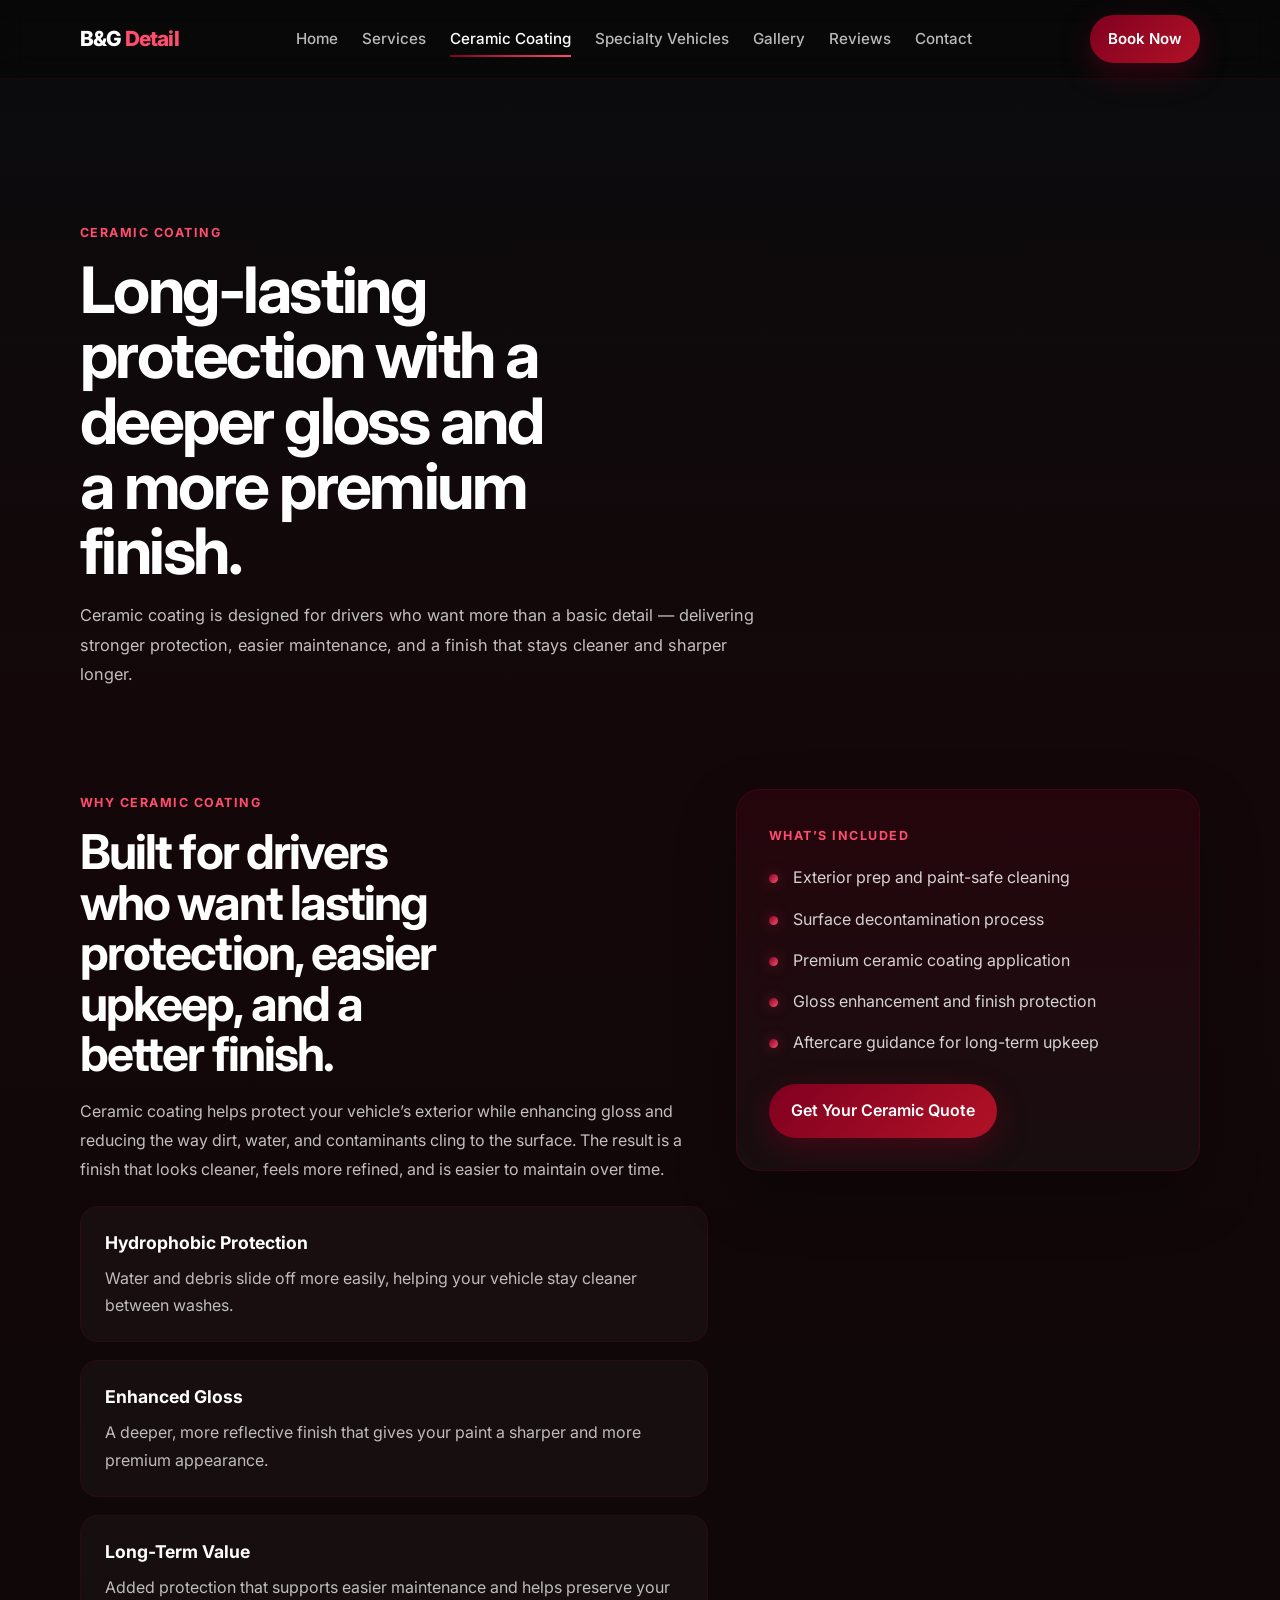
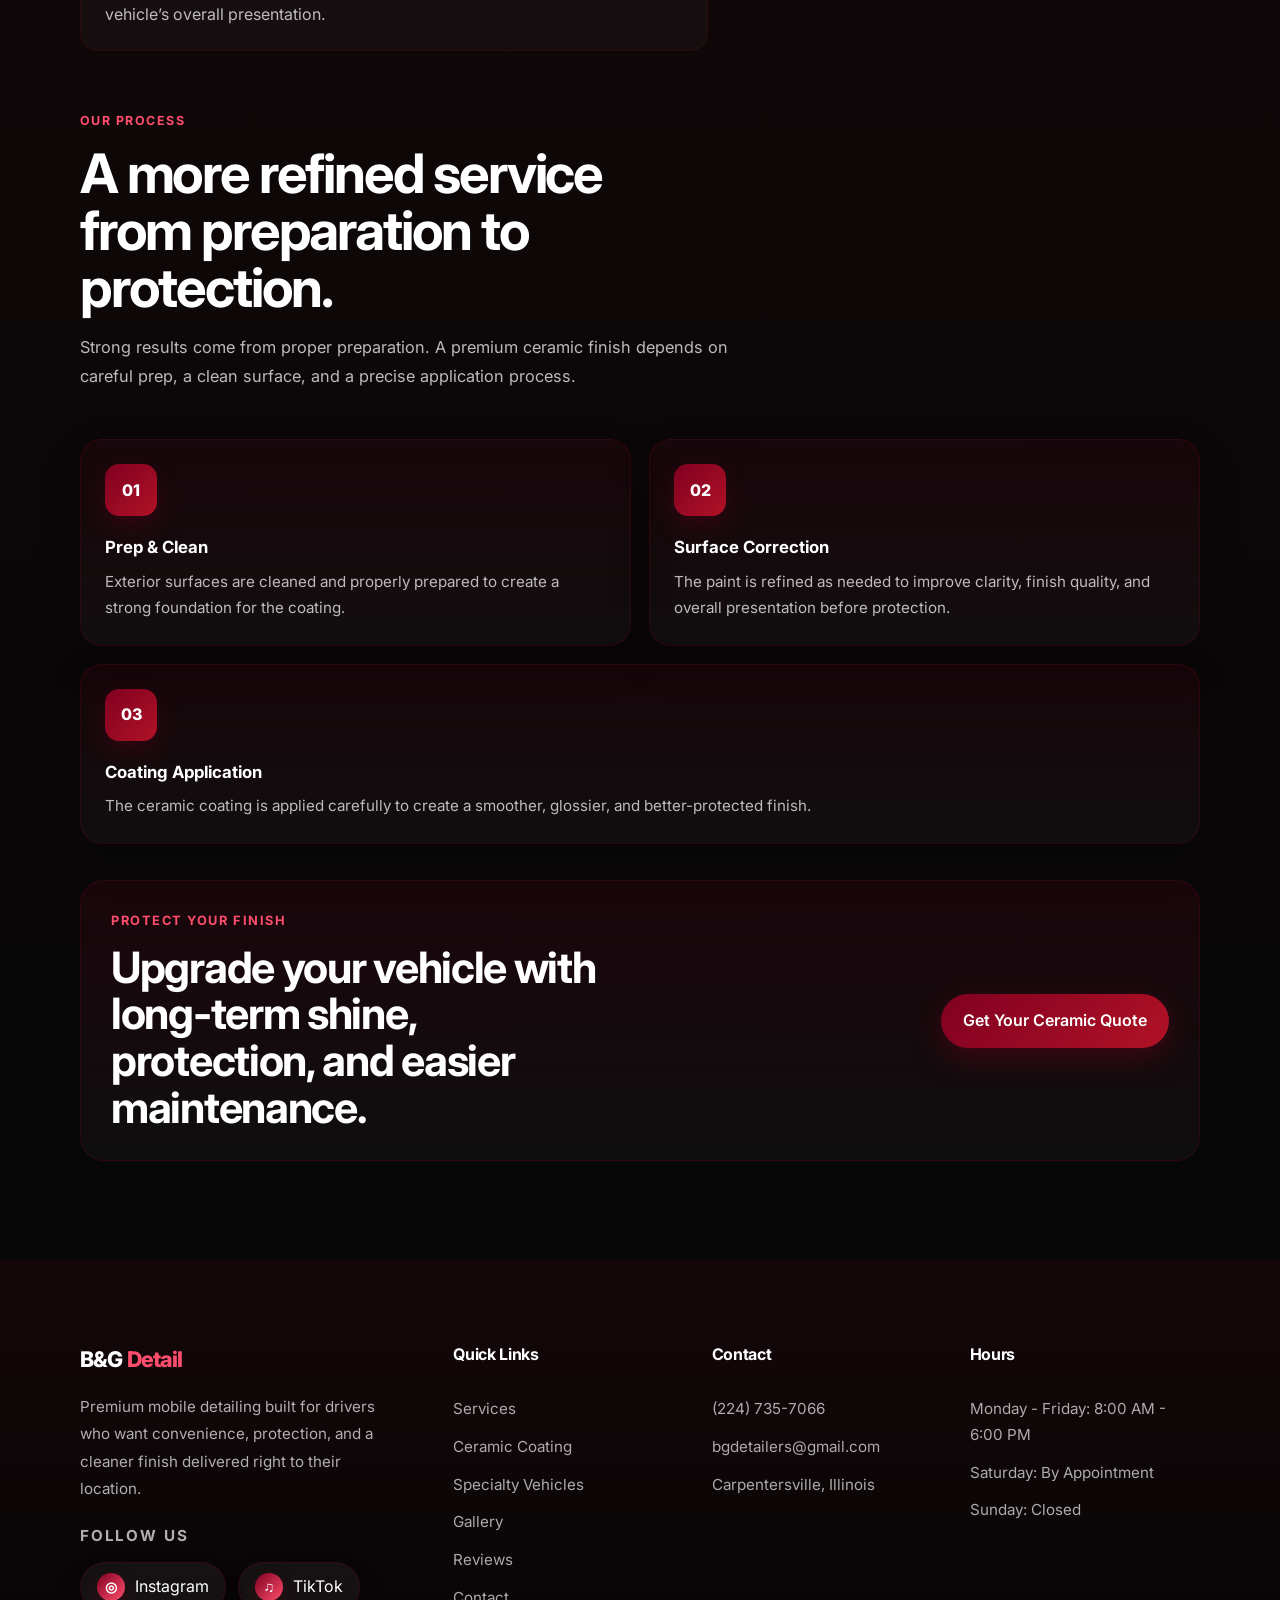
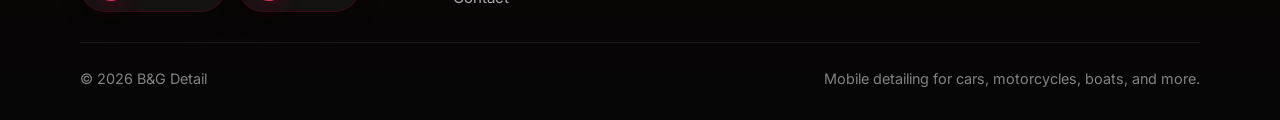
==== ceramic-coating.html @ e889590c "Initial B&G Detail website" ====
<!DOCTYPE html>
<html lang="en">

<head>
    <meta charset="UTF-8">
    <meta name="viewport" content="width=device-width, initial-scale=1.0">
    <title>Ceramic Coating | B&G Detail</title>
    <meta name="description"
        content="Protect your vehicle with premium ceramic coating from B&G Detail for long-lasting shine, durability, and easier maintenance.">
    <link href="https://fonts.googleapis.com/css2?family=Inter:wght@400;500;600;700;800&display=swap" rel="stylesheet">
    <link rel="stylesheet" href="style.css">
</head>

<body>

    <header class="site-header">
        <div class="container nav-wrap">
            <a href="index.html" class="logo">B&amp;G <span>Detail</span></a>

            <button class="menu-toggle" aria-label="Open menu" aria-expanded="false">
                <span></span>
                <span></span>
                <span></span>
            </button>

            <nav class="site-nav">
                <a href="index.html">Home</a>
                <a href="services.html">Services</a>
                <a href="ceramic-coating.html">Ceramic Coating</a>
                <a href="specialty-vehicles.html">Specialty Vehicles</a>
                <a href="gallery.html">Gallery</a>
                <a href="reviews.html">Reviews</a>
                <a href="contact.html">Contact</a>
                <a href="contact.html" class="btn btn-primary mobile-nav-cta">Book Now</a>
            </nav>

            <a href="contact.html" class="btn btn-primary nav-cta">Book Now</a>
        </div>
    </header>

    <main>
        <section class="page-hero ceramic-page-hero">
            <div class="container">
                <p class="section-eyebrow">Ceramic Coating</p>
                <h1>Long-lasting protection with a deeper gloss and a more premium finish.</h1>
                <p class="page-hero-text">
                    Ceramic coating is designed for drivers who want more than a basic detail — delivering stronger
                    protection, easier maintenance, and a finish that stays cleaner and sharper longer.
                </p>
            </div>
        </section>

        <section class="ceramic-section">
            <div class="container">
                <div class="ceramic-grid">
                    <div class="ceramic-main">
                        <div class="ceramic-intro">
                            <p class="section-eyebrow">Why Ceramic Coating</p>
                            <h2>Built for drivers who want lasting protection, easier upkeep, and a better finish.</h2>
                            <p class="ceramic-text">
                                Ceramic coating helps protect your vehicle’s exterior while enhancing gloss and reducing
                                the way dirt, water, and contaminants cling to the surface. The result is a finish that
                                looks cleaner, feels more refined, and is easier to maintain over time.
                            </p>
                        </div>

                        <div class="ceramic-benefits">
                            <div class="ceramic-benefit">
                                <h3>Hydrophobic Protection</h3>
                                <p>
                                    Water and debris slide off more easily, helping your vehicle stay cleaner between
                                    washes.
                                </p>
                            </div>

                            <div class="ceramic-benefit">
                                <h3>Enhanced Gloss</h3>
                                <p>
                                    A deeper, more reflective finish that gives your paint a sharper and more premium
                                    appearance.
                                </p>
                            </div>

                            <div class="ceramic-benefit">
                                <h3>Long-Term Value</h3>
                                <p>
                                    Added protection that supports easier maintenance and helps preserve your vehicle’s
                                    overall presentation.
                                </p>
                            </div>
                        </div>
                    </div>

                    <aside class="ceramic-sidebar">
                        <div class="ceramic-card">
                            <div class="ceramic-card-inner">
                                <p class="ceramic-card-label">What’s Included</p>
                                <ul class="ceramic-list">
                                    <li>Exterior prep and paint-safe cleaning</li>
                                    <li>Surface decontamination process</li>
                                    <li>Premium ceramic coating application</li>
                                    <li>Gloss enhancement and finish protection</li>
                                    <li>Aftercare guidance for long-term upkeep</li>
                                </ul>
                                <a href="contact.html" class="btn btn-primary">Get Your Ceramic Quote</a>
                            </div>
                        </div>
                    </aside>
                </div>

                <div class="ceramic-process">
                    <div class="section-heading ceramic-process-heading">
                        <p class="section-eyebrow">Our Process</p>
                        <h2>A more refined service from preparation to protection.</h2>
                        <p class="section-subtext">
                            Strong results come from proper preparation. A premium ceramic finish depends on careful
                            prep,
                            a clean surface, and a precise application process.
                        </p>
                    </div>

                    <div class="ceramic-steps">
                        <article class="ceramic-step-card">
                            <div class="step-number">01</div>
                            <h3>Prep &amp; Clean</h3>
                            <p>
                                Exterior surfaces are cleaned and properly prepared to create a strong foundation for
                                the coating.
                            </p>
                        </article>

                        <article class="ceramic-step-card">
                            <div class="step-number">02</div>
                            <h3>Surface Correction</h3>
                            <p>
                                The paint is refined as needed to improve clarity, finish quality, and overall
                                presentation before protection.
                            </p>
                        </article>

                        <article class="ceramic-step-card">
                            <div class="step-number">03</div>
                            <h3>Coating Application</h3>
                            <p>
                                The ceramic coating is applied carefully to create a smoother, glossier, and
                                better-protected finish.
                            </p>
                        </article>
                    </div>
                </div>

                <div class="ceramic-cta">
                    <div>
                        <p class="ceramic-cta-label">Protect your finish</p>
                        <h2>Upgrade your vehicle with long-term shine, protection, and easier maintenance.</h2>
                    </div>
                    <a href="contact.html" class="btn btn-primary">Get Your Ceramic Quote</a>
                </div>
            </div>
        </section>
    </main>

    <footer class="site-footer">
        <div class="container footer-grid">
            <div class="footer-brand">
                <a href="index.html" class="footer-logo">B&amp;G <span>Detail</span></a>
                <p>
                    Premium mobile detailing built for drivers who want convenience, protection,
                    and a cleaner finish delivered right to their location.
                </p>

                <div class="footer-social-block">
                    <p class="footer-social-label">Follow Us</p>
                    <div class="footer-socials">
                        <a href="https://www.instagram.com/b.gdetailers/" target="_blank" rel="noopener noreferrer"
                            class="social-pill">
                            <span class="social-icon">◎</span>
                            <span>Instagram</span>
                        </a>
                        <a href="https://www.tiktok.com/@b.gdetailers" target="_blank" rel="noopener noreferrer"
                            class="social-pill">
                            <span class="social-icon">♫</span>
                            <span>TikTok</span>
                        </a>
                    </div>
                </div>
            </div>

            <div class="footer-column">
                <h3>Quick Links</h3>
                <a href="services.html">Services</a>
                <a href="ceramic-coating.html">Ceramic Coating</a>
                <a href="specialty-vehicles.html">Specialty Vehicles</a>
                <a href="gallery.html">Gallery</a>
                <a href="reviews.html">Reviews</a>
                <a href="contact.html">Contact</a>
            </div>

            <div class="footer-column">
                <h3>Contact</h3>
                <a href="tel:2247357066">(224) 735-7066</a>
                <a href="mailto:bgdetailers@gmail.com">bgdetailers@gmail.com</a>
                <p>Carpentersville, Illinois</p>
            </div>

            <div class="footer-column">
                <h3>Hours</h3>
                <p>Monday - Friday: 8:00 AM - 6:00 PM</p>
                <p>Saturday: By Appointment</p>
                <p>Sunday: Closed</p>
            </div>
        </div>

        <div class="container footer-bottom">
            <p>© <span class="footer-year"></span> B&amp;G Detail</p>
            <p>Mobile detailing for cars, motorcycles, boats, and more.</p>
        </div>
    </footer>

    <div class="mobile-sticky-cta">
        <a href="tel:2247357066" class="mobile-call-btn">Call Now</a>
        <a href="contact.html" class="mobile-quote-btn">Get Quote</a>
    </div>

    <script src="script.js"></script>
</body>

</html>
---- style.css ----
/* =========================
   RESET
========================= */
* {
    margin: 0;
    padding: 0;
    box-sizing: border-box;
}

html {
    scroll-behavior: smooth;
}

body {
    font-family: "Inter", sans-serif;
    background: #0b0b0d;
    color: #ffffff;
    line-height: 1.6;
    overflow-x: hidden;
}

img {
    max-width: 100%;
    display: block;
}

a {
    text-decoration: none;
    color: inherit;
}

ul {
    list-style: none;
}

/* =========================
   GLOBAL
========================= */
.container {
    width: min(92%, 1120px);
    margin: 0 auto;
}

.section-eyebrow {
    display: inline-block;
    margin-bottom: 14px;
    color: #ff4d6d;
    font-size: 0.78rem;
    font-weight: 700;
    letter-spacing: 0.12em;
    text-transform: uppercase;
}

.section-heading {
    max-width: 760px;
    margin-bottom: 48px;
}

.section-heading h2 {
    font-size: clamp(2rem, 5vw, 3.4rem);
    line-height: 1.05;
    margin-bottom: 16px;
    letter-spacing: -0.04em;
    color: #ffffff;
    max-width: 12ch;
}

.section-subtext {
    font-size: 1.02rem;
    line-height: 1.8;
    color: rgba(255, 255, 255, 0.72);
    max-width: 680px;
}

/* =========================
   BUTTONS
========================= */
.btn {
    display: inline-flex;
    align-items: center;
    justify-content: center;
    padding: 14px 22px;
    border-radius: 999px;
    font-weight: 600;
    transition: 0.25s ease;
    border: none;
    cursor: pointer;
}

.btn-primary {
    background: linear-gradient(135deg, #800020, #b11226);
    color: #ffffff;
    box-shadow: 0 10px 30px rgba(128, 0, 32, 0.4);
}

.btn-primary:hover {
    transform: translateY(-2px);
    box-shadow: 0 15px 40px rgba(177, 18, 38, 0.5);
}

.btn-secondary {
    border: 1px solid rgba(255, 255, 255, 0.15);
    color: #ffffff;
    background: rgba(255, 255, 255, 0.04);
}

.btn-secondary:hover {
    background: rgba(255, 255, 255, 0.08);
    transform: translateY(-2px);
}

/* =========================
   NAVBAR
========================= */
.site-header {
    position: sticky;
    top: 0;
    z-index: 1000;
    width: 100%;
    background: rgba(8, 8, 8, 0.72);
    backdrop-filter: blur(14px);
    -webkit-backdrop-filter: blur(14px);
    border-bottom: 1px solid rgba(128, 0, 32, 0.18);
    transition: box-shadow 0.25s ease, background 0.25s ease;
}

.site-header.scrolled {
    box-shadow: 0 14px 30px rgba(0, 0, 0, 0.28);
    background: rgba(8, 8, 8, 0.88);
}

.nav-wrap {
    min-height: 78px;
    display: flex;
    align-items: center;
    justify-content: space-between;
    gap: 20px;
}

.logo {
    font-size: 1.3rem;
    font-weight: 800;
    letter-spacing: -0.04em;
    color: #ffffff;
    white-space: nowrap;
}

.logo span {
    color: #ff4d6d;
}

.site-nav {
    display: flex;
    align-items: center;
    gap: 24px;
}

.site-nav a {
    color: rgba(255, 255, 255, 0.72);
    font-size: 0.95rem;
    font-weight: 500;
    transition: color 0.25s ease;
    position: relative;
}

.site-nav a:hover,
.site-nav a.active {
    color: #ffffff;
}

.site-nav a::after {
    content: "";
    position: absolute;
    left: 0;
    bottom: -6px;
    width: 0;
    height: 2px;
    background: linear-gradient(135deg, #800020, #ff4d6d);
    transition: width 0.25s ease;
}

.site-nav a:hover::after,
.site-nav a.active::after {
    width: 100%;
}

.nav-cta {
    padding: 12px 18px;
    font-size: 0.94rem;
}

.menu-toggle {
    display: none;
    width: 48px;
    height: 48px;
    border-radius: 14px;
    border: 1px solid rgba(128, 0, 32, 0.24);
    background: rgba(255, 255, 255, 0.04);
    cursor: pointer;
    padding: 0;
    align-items: center;
    justify-content: center;
    flex-direction: column;
    gap: 5px;
    transition: background 0.25s ease, border-color 0.25s ease, transform 0.25s ease;
}

.menu-toggle:hover {
    background: rgba(128, 0, 32, 0.16);
    border-color: rgba(255, 77, 109, 0.45);
}

.menu-toggle span {
    width: 20px;
    height: 2px;
    background: #ffffff;
    border-radius: 999px;
    transition: transform 0.25s ease, opacity 0.25s ease;
}

.mobile-nav-cta {
    display: none;
}

/* =========================
   HERO
========================= */
.hero {
    position: relative;
    min-height: 100vh;
    display: flex;
    align-items: center;
    padding: 120px 0 80px;
    background:
        linear-gradient(rgba(10, 0, 0, 0.75), rgba(0, 0, 0, 0.85)),
        url("assets/hero-car.jpg") center/cover no-repeat;
    overflow: hidden;
}

.hero-overlay {
    position: absolute;
    inset: 0;
    background:
        radial-gradient(circle at top right, rgba(128, 0, 32, 0.25), transparent 30%),
        radial-gradient(circle at bottom left, rgba(255, 255, 255, 0.04), transparent 25%);
    pointer-events: none;
}

.hero-content {
    position: relative;
    z-index: 2;
    max-width: 700px;
}

.hero-eyebrow {
    display: inline-block;
    margin-bottom: 18px;
    padding: 8px 14px;
    border-radius: 999px;
    background: rgba(255, 255, 255, 0.06);
    border: 1px solid rgba(255, 255, 255, 0.1);
    font-size: 0.75rem;
    font-weight: 700;
    letter-spacing: 0.1em;
    text-transform: uppercase;
    color: #ff4d6d;
}

.hero h1 {
    font-size: clamp(2.5rem, 6vw, 5rem);
    line-height: 1.05;
    margin-bottom: 20px;
    letter-spacing: -0.04em;
}

.hero-subtext {
    font-size: 1.05rem;
    line-height: 1.7;
    color: rgba(255, 255, 255, 0.8);
    margin-bottom: 30px;
}

.hero-buttons {
    display: flex;
    gap: 16px;
    margin-bottom: 30px;
    flex-wrap: wrap;
}

.trust-bar {
    display: grid;
    grid-template-columns: repeat(3, 1fr);
    gap: 16px;
}

.trust-bar-item {
    padding: 18px 20px;
    border-radius: 18px;
    background: rgba(255, 255, 255, 0.04);
    border: 1px solid rgba(128, 0, 32, 0.22);
    box-shadow: 0 14px 30px rgba(0, 0, 0, 0.18);
}

.trust-bar-item strong {
    display: block;
    font-size: 0.98rem;
    margin-bottom: 6px;
}

.trust-bar-item span {
    color: rgba(255, 255, 255, 0.7);
    font-size: 0.92rem;
}

/* =========================
   PAGE HERO
========================= */
.page-hero {
    padding: 140px 0 80px;
    background: linear-gradient(180deg, #0b0b0d 0%, #140709 100%);
}

.page-hero h1 {
    font-size: clamp(2.4rem, 5vw, 4.5rem);
    line-height: 1.02;
    letter-spacing: -0.04em;
    margin-bottom: 18px;
    max-width: 12ch;
}

.page-hero-text {
    max-width: 680px;
    color: rgba(255, 255, 255, 0.74);
    line-height: 1.8;
    font-size: 1.02rem;
}

/* =========================
   SERVICES
========================= */
.services,
.services-page {
    padding: 100px 0;
    background: linear-gradient(180deg, #080808 0%, #11090b 100%);
}

.services-grid {
    display: grid;
    grid-template-columns: repeat(2, 1fr);
    gap: 22px;
}

.service-card {
    padding: 30px;
    border-radius: 22px;
    background: linear-gradient(180deg, rgba(128, 0, 32, 0.1), rgba(255, 255, 255, 0.03));
    border: 1px solid rgba(128, 0, 32, 0.28);
    box-shadow: 0 18px 40px rgba(0, 0, 0, 0.22);
}

.service-icon {
    width: 52px;
    height: 52px;
    display: inline-flex;
    align-items: center;
    justify-content: center;
    margin-bottom: 22px;
    border-radius: 14px;
    background: linear-gradient(135deg, #800020, #b11226);
    color: #ffffff;
    font-weight: 800;
    font-size: 0.95rem;
    box-shadow: 0 10px 24px rgba(128, 0, 32, 0.28);
}

.service-card h3 {
    font-size: 1.4rem;
    margin-bottom: 14px;
    letter-spacing: -0.03em;
    color: #ffffff;
}

.service-card p {
    font-size: 0.98rem;
    line-height: 1.75;
    color: rgba(255, 255, 255, 0.72);
    margin-bottom: 20px;
}

.service-list {
    display: grid;
    gap: 10px;
}

.service-list li {
    position: relative;
    padding-left: 20px;
    color: rgba(255, 255, 255, 0.82);
    font-size: 0.95rem;
}

.service-list li::before {
    content: "";
    position: absolute;
    left: 0;
    top: 10px;
    width: 8px;
    height: 8px;
    border-radius: 999px;
    background: #ff4d6d;
    box-shadow: 0 0 12px rgba(255, 77, 109, 0.4);
}

.services-cta {
    margin-top: 36px;
    padding: 24px 28px;
    border-radius: 20px;
    background: rgba(255, 255, 255, 0.03);
    border: 1px solid rgba(128, 0, 32, 0.22);
    display: flex;
    align-items: center;
    justify-content: space-between;
    gap: 20px;
}

.services-cta p {
    font-size: 1rem;
    color: rgba(255, 255, 255, 0.82);
}

/* =========================
   PRICING
========================= */
.pricing-section {
    padding: 100px 0;
    background: linear-gradient(180deg, #11090b 0%, #070707 100%);
}

.pricing-grid {
    display: grid;
    grid-template-columns: repeat(3, 1fr);
    gap: 22px;
}

.pricing-card {
    padding: 30px;
    border-radius: 24px;
    background: linear-gradient(180deg, rgba(128, 0, 32, 0.1), rgba(255, 255, 255, 0.03));
    border: 1px solid rgba(128, 0, 32, 0.22);
    box-shadow: 0 18px 40px rgba(0, 0, 0, 0.22);
}

.featured-pricing {
    border-color: rgba(255, 77, 109, 0.48);
    transform: translateY(-6px);
    box-shadow: 0 26px 52px rgba(128, 0, 32, 0.2);
}

.pricing-tier {
    display: inline-block;
    margin-bottom: 12px;
    color: #ff4d6d;
    font-size: 0.8rem;
    font-weight: 700;
    letter-spacing: 0.12em;
    text-transform: uppercase;
}

.pricing-card h3 {
    font-size: 1.5rem;
    margin-bottom: 12px;
    letter-spacing: -0.03em;
}

.pricing-copy {
    color: rgba(255, 255, 255, 0.72);
    line-height: 1.8;
    margin-bottom: 20px;
}

.pricing-list {
    display: grid;
    gap: 12px;
    margin-bottom: 24px;
}

.pricing-list li {
    position: relative;
    padding-left: 22px;
    color: rgba(255, 255, 255, 0.82);
}

.pricing-list li::before {
    content: "";
    position: absolute;
    left: 0;
    top: 10px;
    width: 8px;
    height: 8px;
    border-radius: 999px;
    background: #ff4d6d;
}

/* =========================
   WHY CHOOSE
========================= */
.why-choose {
    padding: 100px 0;
    background: linear-gradient(180deg, #11090b 0%, #070707 100%);
}

.why-choose-grid {
    display: grid;
    grid-template-columns: 1.2fr 0.8fr;
    gap: 30px;
    align-items: center;
}

.why-choose-content h2 {
    font-size: clamp(2rem, 5vw, 3.3rem);
    line-height: 1.05;
    letter-spacing: -0.04em;
    color: #ffffff;
    max-width: 12ch;
    margin-bottom: 18px;
}

.why-choose-text {
    max-width: 620px;
    font-size: 1.02rem;
    line-height: 1.8;
    color: rgba(255, 255, 255, 0.74);
    margin-bottom: 34px;
}

.why-points {
    display: grid;
    gap: 18px;
}

.why-point {
    padding: 22px 24px;
    border-radius: 18px;
    background: rgba(255, 255, 255, 0.03);
    border: 1px solid rgba(128, 0, 32, 0.18);
}

.why-point h3 {
    font-size: 1.12rem;
    color: #ffffff;
    margin-bottom: 8px;
    letter-spacing: -0.02em;
}

.why-point p {
    color: rgba(255, 255, 255, 0.72);
    line-height: 1.7;
    font-size: 0.97rem;
}

.why-choose-card {
    border-radius: 24px;
    background: linear-gradient(180deg, rgba(128, 0, 32, 0.16), rgba(255, 255, 255, 0.03));
    border: 1px solid rgba(128, 0, 32, 0.28);
    box-shadow: 0 24px 60px rgba(0, 0, 0, 0.28);
}

.why-card-inner {
    padding: 32px;
}

.why-card-label {
    display: inline-block;
    margin-bottom: 18px;
    color: #ff4d6d;
    font-size: 0.78rem;
    font-weight: 700;
    letter-spacing: 0.12em;
    text-transform: uppercase;
}

.why-card-list {
    display: grid;
    gap: 14px;
    margin-bottom: 28px;
}

.why-card-list li {
    position: relative;
    padding-left: 24px;
    font-size: 0.96rem;
    color: rgba(255, 255, 255, 0.82);
    line-height: 1.7;
}

.why-card-list li::before {
    content: "";
    position: absolute;
    left: 0;
    top: 10px;
    width: 9px;
    height: 9px;
    border-radius: 999px;
    background: linear-gradient(135deg, #800020, #ff4d6d);
    box-shadow: 0 0 14px rgba(255, 77, 109, 0.35);
}

/* =========================
   BEFORE / AFTER SLIDER
========================= */
.before-after-slider-section {
    padding: 100px 0;
    background: linear-gradient(180deg, #070707 0%, #140709 100%);
}

.ba-slider-card {
    padding: 28px;
    border-radius: 24px;
    background: linear-gradient(180deg, rgba(128, 0, 32, 0.1), rgba(255, 255, 255, 0.03));
    border: 1px solid rgba(128, 0, 32, 0.22);
    box-shadow: 0 18px 40px rgba(0, 0, 0, 0.22);
}

.ba-slider {
    position: relative;
    width: 100%;
    height: 420px;
    overflow: hidden;
    border-radius: 22px;
    margin-bottom: 20px;
}

.ba-image {
    position: absolute;
    inset: 0;
    display: flex;
    align-items: center;
    justify-content: center;
    font-size: 1.15rem;
    font-weight: 700;
    letter-spacing: 0.04em;
    color: rgba(255, 255, 255, 0.82);
}

.ba-before {
    background: linear-gradient(135deg, rgba(255, 255, 255, 0.05), rgba(0, 0, 0, 0.72));
}

.ba-after {
    background: linear-gradient(135deg, rgba(128, 0, 32, 0.35), rgba(0, 0, 0, 0.72));
    width: 50%;
    overflow: hidden;
}

.ba-range {
    position: absolute;
    inset: 0;
    width: 100%;
    height: 100%;
    opacity: 0;
    cursor: ew-resize;
    z-index: 3;
}

.ba-handle {
    position: absolute;
    top: 0;
    bottom: 0;
    left: 50%;
    width: 4px;
    background: #ffffff;
    transform: translateX(-50%);
    z-index: 2;
}

.ba-handle::before {
    content: "↔";
    position: absolute;
    top: 50%;
    left: 50%;
    width: 46px;
    height: 46px;
    transform: translate(-50%, -50%);
    border-radius: 999px;
    background: linear-gradient(135deg, #800020, #ff4d6d);
    color: #ffffff;
    display: inline-flex;
    align-items: center;
    justify-content: center;
    font-size: 1.1rem;
    font-weight: 800;
    box-shadow: 0 12px 24px rgba(128, 0, 32, 0.28);
}

.ba-copy h3 {
    font-size: 1.35rem;
    margin-bottom: 10px;
    letter-spacing: -0.03em;
}

.ba-copy p {
    color: rgba(255, 255, 255, 0.74);
    line-height: 1.8;
}

/* =========================
   GALLERY
========================= */
.gallery {
    padding: 100px 0;
    background: linear-gradient(180deg, #070707 0%, #120709 100%);
}

.gallery-grid {
    display: grid;
    grid-template-columns: repeat(3, 1fr);
    gap: 18px;
}

.gallery-card {
    position: relative;
    overflow: hidden;
    border-radius: 20px;
    height: 260px;
    border: 1px solid rgba(128, 0, 32, 0.2);
    background: rgba(255, 255, 255, 0.03);
    box-shadow: 0 18px 40px rgba(0, 0, 0, 0.22);
}

.gallery-card.large {
    grid-column: span 2;
    height: 320px;
}

.gallery-card.wide {
    grid-column: span 2;
    height: 240px;
}

.gallery-card img {
    width: 100%;
    height: 100%;
    object-fit: cover;
    transition: transform 0.35s ease;
}

.gallery-card::after {
    content: "";
    position: absolute;
    inset: 0;
    background: linear-gradient(to top, rgba(0, 0, 0, 0.68), rgba(0, 0, 0, 0.12));
    pointer-events: none;
}

.gallery-overlay {
    position: absolute;
    left: 18px;
    bottom: 18px;
    z-index: 2;
}

.gallery-overlay span {
    display: inline-block;
    padding: 10px 14px;
    border-radius: 999px;
    background: rgba(128, 0, 32, 0.78);
    border: 1px solid rgba(255, 255, 255, 0.12);
    color: #ffffff;
    font-size: 0.88rem;
    font-weight: 700;
}

.gallery-placeholder {
    width: 100%;
    height: 100%;
    display: flex;
    align-items: center;
    justify-content: center;
    font-size: 1rem;
    font-weight: 600;
    letter-spacing: 0.05em;
    text-align: center;
    color: rgba(255, 255, 255, 0.6);
    background: linear-gradient(135deg, rgba(128, 0, 32, 0.25), rgba(0, 0, 0, 0.6));
}

/* =========================
   TESTIMONIALS
========================= */
.testimonials {
    padding: 100px 0;
    background: linear-gradient(180deg, #120709 0%, #070707 100%);
}

.testimonials-grid {
    display: grid;
    grid-template-columns: repeat(3, 1fr);
    gap: 22px;
}

.testimonial-card {
    padding: 28px;
    border-radius: 22px;
    background: linear-gradient(180deg, rgba(128, 0, 32, 0.1), rgba(255, 255, 255, 0.03));
    border: 1px solid rgba(128, 0, 32, 0.24);
    box-shadow: 0 18px 40px rgba(0, 0, 0, 0.22);
}

.stars {
    font-size: 1rem;
    letter-spacing: 0.18em;
    color: #ff4d6d;
    margin-bottom: 16px;
}

.testimonial-text {
    font-size: 0.98rem;
    line-height: 1.8;
    color: rgba(255, 255, 255, 0.78);
    margin-bottom: 22px;
}

.testimonial-author {
    display: flex;
    flex-direction: column;
    gap: 4px;
}

.testimonial-author strong {
    color: #ffffff;
    font-size: 0.98rem;
}

.testimonial-author span {
    color: rgba(255, 255, 255, 0.6);
    font-size: 0.9rem;
}

/* =========================
   FAQ
========================= */
.faq-section {
    padding: 100px 0;
    background: linear-gradient(180deg, #070707 0%, #120709 100%);
}

.faq-heading {
    max-width: 820px;
}

.faq-grid {
    display: grid;
    gap: 16px;
}

.faq-item {
    border-radius: 22px;
    background: linear-gradient(180deg, rgba(128, 0, 32, 0.1), rgba(255, 255, 255, 0.03));
    border: 1px solid rgba(128, 0, 32, 0.22);
    box-shadow: 0 18px 40px rgba(0, 0, 0, 0.18);
    overflow: hidden;
}

.faq-question {
    width: 100%;
    padding: 22px 24px;
    display: flex;
    align-items: center;
    justify-content: space-between;
    gap: 16px;
    background: transparent;
    border: none;
    color: #ffffff;
    font: inherit;
    font-weight: 700;
    font-size: 1rem;
    text-align: left;
    cursor: pointer;
}

.faq-icon {
    flex-shrink: 0;
    width: 34px;
    height: 34px;
    border-radius: 999px;
    display: inline-flex;
    align-items: center;
    justify-content: center;
    background: rgba(128, 0, 32, 0.2);
    color: #ff4d6d;
    font-size: 1.1rem;
    font-weight: 800;
    transition: transform 0.25s ease, background 0.25s ease;
}

.faq-answer {
    max-height: 0;
    overflow: hidden;
    transition: max-height 0.3s ease;
}

.faq-answer p {
    padding: 0 24px 22px;
    color: rgba(255, 255, 255, 0.74);
    line-height: 1.8;
}

.faq-item.active .faq-answer {
    max-height: 220px;
}

.faq-item.active .faq-icon {
    transform: rotate(45deg);
    background: rgba(255, 77, 109, 0.18);
}

/* =========================
   SERVICE AREA
========================= */
.service-area-section {
    padding: 100px 0;
    background: linear-gradient(180deg, #120709 0%, #070707 100%);
}

.service-area-wrap {
    display: grid;
    grid-template-columns: 1.1fr 0.9fr;
    gap: 28px;
    align-items: center;
}

.service-area-content h2 {
    font-size: clamp(2rem, 5vw, 3.2rem);
    line-height: 1.05;
    letter-spacing: -0.04em;
    margin-bottom: 18px;
    max-width: 13ch;
}

.service-area-text {
    max-width: 620px;
    color: rgba(255, 255, 255, 0.74);
    line-height: 1.8;
    margin-bottom: 24px;
}

.service-area-list {
    display: flex;
    flex-wrap: wrap;
    gap: 12px;
}

.service-area-list span {
    padding: 12px 16px;
    border-radius: 999px;
    background: rgba(255, 255, 255, 0.04);
    border: 1px solid rgba(128, 0, 32, 0.22);
    color: rgba(255, 255, 255, 0.84);
    font-size: 0.95rem;
}

.service-area-card {
    padding: 30px;
    border-radius: 24px;
    background: linear-gradient(180deg, rgba(128, 0, 32, 0.14), rgba(255, 255, 255, 0.03));
    border: 1px solid rgba(128, 0, 32, 0.24);
    box-shadow: 0 24px 50px rgba(0, 0, 0, 0.24);
}

.service-area-card-label {
    color: #ff4d6d;
    font-size: 0.8rem;
    font-weight: 700;
    letter-spacing: 0.12em;
    text-transform: uppercase;
    margin-bottom: 14px;
}

.service-area-card h3 {
    font-size: 1.5rem;
    margin-bottom: 12px;
    letter-spacing: -0.03em;
}

.service-area-card p {
    color: rgba(255, 255, 255, 0.74);
    line-height: 1.8;
    margin-bottom: 20px;
}

/* =========================
   PRICING SECTION
========================= */
.pricing-section {
    padding: 100px 20px;
    background: linear-gradient(180deg, #0f1115 0%, #151922 100%);
    color: #fff;
}

.pricing-section .section-header {
    max-width: 800px;
    margin: 0 auto 60px;
    text-align: center;
}

.pricing-section .section-tag {
    display: inline-block;
    margin-bottom: 14px;
    padding: 8px 16px;
    border: 1px solid rgba(255, 255, 255, 0.14);
    border-radius: 999px;
    font-size: 0.8rem;
    letter-spacing: 1.5px;
    text-transform: uppercase;
    color: #d7b36a;
    background: rgba(255, 255, 255, 0.03);
}

.pricing-section .section-header h2 {
    font-size: clamp(2rem, 4vw, 3rem);
    line-height: 1.1;
    margin-bottom: 18px;
    color: #fff;
}

.pricing-section .section-header p {
    font-size: 1rem;
    line-height: 1.7;
    color: rgba(255, 255, 255, 0.72);
}

.pricing-grid {
    display: grid;
    grid-template-columns: repeat(3, 1fr);
    gap: 28px;
    max-width: 1200px;
    margin: 0 auto;
}

.pricing-card {
    position: relative;
    padding: 34px 28px;
    border-radius: 24px;
    background: rgba(255, 255, 255, 0.04);
    border: 1px solid rgba(255, 255, 255, 0.08);
    box-shadow: 0 18px 50px rgba(0, 0, 0, 0.25);
    backdrop-filter: blur(10px);
    transition: transform 0.3s ease, box-shadow 0.3s ease, border-color 0.3s ease;
}

.pricing-card:hover {
    transform: translateY(-8px);
    border-color: rgba(215, 179, 106, 0.4);
    box-shadow: 0 25px 60px rgba(0, 0, 0, 0.35);
}

.pricing-card.featured {
    transform: scale(1.03);
    border: 1px solid rgba(215, 179, 106, 0.45);
    background: linear-gradient(180deg, rgba(215, 179, 106, 0.12), rgba(255, 255, 255, 0.04));
}

.pricing-card.featured:hover {
    transform: scale(1.03) translateY(-8px);
}

.pricing-badge {
    display: inline-block;
    margin-bottom: 18px;
    padding: 7px 14px;
    border-radius: 999px;
    background: rgba(215, 179, 106, 0.14);
    border: 1px solid rgba(215, 179, 106, 0.35);
    color: #f3d290;
    font-size: 0.78rem;
    font-weight: 700;
    letter-spacing: 1px;
    text-transform: uppercase;
}

.pricing-card h3 {
    font-size: 1.6rem;
    margin-bottom: 10px;
    color: #fff;
}

.pricing-subtext {
    color: rgba(255, 255, 255, 0.68);
    line-height: 1.6;
    margin-bottom: 22px;
    min-height: 48px;
}

.price {
    font-size: 2.6rem;
    font-weight: 800;
    color: #fff;
    margin-bottom: 24px;
    line-height: 1;
}

.price span {
    font-size: 1rem;
    font-weight: 600;
    color: rgba(255, 255, 255, 0.65);
    margin-left: 4px;
}

.pricing-features {
    list-style: none;
    padding: 0;
    margin: 0 0 28px;
}

.pricing-features li {
    position: relative;
    padding-left: 28px;
    margin-bottom: 14px;
    color: rgba(255, 255, 255, 0.84);
    line-height: 1.5;
}

.pricing-features li::before {
    content: "✓";
    position: absolute;
    left: 0;
    top: 0;
    color: #d7b36a;
    font-weight: 700;
}

.pricing-btn {
    display: inline-flex;
    width: 100%;
    justify-content: center;
    align-items: center;
    text-align: center;
}

.pricing-note {
    text-align: center;
    margin-top: 28px;
}

.pricing-note p {
    color: rgba(255, 255, 255, 0.58);
    font-size: 0.95rem;
}

/* Responsive */
@media (max-width: 991px) {
    .pricing-grid {
        grid-template-columns: 1fr;
        max-width: 700px;
    }

    .pricing-card.featured,
    .pricing-card.featured:hover {
        transform: none;
    }
}

@media (max-width: 576px) {
    .pricing-section {
        padding: 80px 16px;
    }

    .pricing-card {
        padding: 28px 22px;
        border-radius: 20px;
    }

    .price {
        font-size: 2.2rem;
    }
}

/* =========================
   CLIENT FUNNEL
========================= */
.client-funnel {
    padding: 100px 20px;
    background: #11151d;
    color: #fff;
}

.client-funnel .section-header {
    max-width: 760px;
    margin: 0 auto 60px;
    text-align: center;
}

.funnel-grid {
    display: grid;
    grid-template-columns: repeat(3, 1fr);
    gap: 26px;
    max-width: 1100px;
    margin: 0 auto;
}

.funnel-step {
    padding: 30px 24px;
    border-radius: 22px;
    background: rgba(255, 255, 255, 0.04);
    border: 1px solid rgba(255, 255, 255, 0.08);
    text-align: center;
    box-shadow: 0 16px 45px rgba(0, 0, 0, 0.24);
}

.funnel-number {
    width: 62px;
    height: 62px;
    margin: 0 auto 20px;
    border-radius: 50%;
    display: grid;
    place-items: center;
    font-weight: 800;
    color: #111;
    background: #d7b36a;
}

.funnel-step h3 {
    margin-bottom: 10px;
    font-size: 1.3rem;
}

.funnel-step p {
    color: rgba(255, 255, 255, 0.72);
    line-height: 1.7;
}

.funnel-cta {
    text-align: center;
    margin-top: 34px;
}

@media (max-width: 991px) {
    .funnel-grid {
        grid-template-columns: 1fr;
    }
}

/* =========================
   FINAL CTA
========================= */
.final-cta-section {
    padding: 100px 0;
    background: linear-gradient(180deg, #070707 0%, #140709 100%);
}

.final-cta-card {
    padding: 40px;
    border-radius: 28px;
    text-align: center;
    background: linear-gradient(180deg, rgba(128, 0, 32, 0.16), rgba(255, 255, 255, 0.03));
    border: 1px solid rgba(128, 0, 32, 0.28);
    box-shadow: 0 30px 70px rgba(0, 0, 0, 0.28);
}

.final-cta-card h2 {
    font-size: clamp(2rem, 5vw, 3.2rem);
    line-height: 1.08;
    letter-spacing: -0.04em;
    margin-bottom: 14px;
}

.final-cta-card p {
    max-width: 700px;
    margin: 0 auto 24px;
    color: rgba(255, 255, 255, 0.74);
    line-height: 1.8;
}

.final-cta-actions {
    display: flex;
    justify-content: center;
    gap: 14px;
    flex-wrap: wrap;
}

/* =========================
   CONTACT SECTION
========================= */
.contact-section {
    padding: 100px 0;
    background: linear-gradient(180deg, #070707 0%, #140709 100%);
}

.contact-wrap {
    display: grid;
    grid-template-columns: 1fr 1fr;
    gap: 28px;
    align-items: start;
}

.contact-content h2 {
    font-size: clamp(2rem, 5vw, 3.2rem);
    line-height: 1.05;
    letter-spacing: -0.04em;
    color: #ffffff;
    max-width: 12ch;
    margin-bottom: 18px;
}

.contact-text {
    max-width: 560px;
    font-size: 1rem;
    line-height: 1.8;
    color: rgba(255, 255, 255, 0.74);
    margin-bottom: 26px;
}

.contact-points {
    display: grid;
    gap: 14px;
}

.contact-point {
    padding: 16px 18px;
    border-radius: 16px;
    background: rgba(255, 255, 255, 0.03);
    border: 1px solid rgba(128, 0, 32, 0.22);
    color: rgba(255, 255, 255, 0.84);
    font-size: 0.96rem;
}

.contact-card {
    padding: 28px;
    border-radius: 24px;
    background: linear-gradient(180deg, rgba(128, 0, 32, 0.12), rgba(255, 255, 255, 0.03));
    border: 1px solid rgba(128, 0, 32, 0.24);
    box-shadow: 0 20px 50px rgba(0, 0, 0, 0.24);
}

.contact-form {
    display: grid;
    gap: 18px;
}

.form-group {
    display: grid;
    gap: 8px;
}

.form-group label {
    font-size: 0.92rem;
    font-weight: 600;
    color: #ffffff;
}

.form-group input,
.form-group textarea {
    width: 100%;
    padding: 14px 16px;
    border-radius: 14px;
    border: 1px solid rgba(255, 255, 255, 0.1);
    background: rgba(255, 255, 255, 0.04);
    color: #ffffff;
    font: inherit;
    outline: none;
    transition: border-color 0.25s ease, background 0.25s ease;
}

.form-group input::placeholder,
.form-group textarea::placeholder {
    color: rgba(255, 255, 255, 0.42);
}

.form-group input:focus,
.form-group textarea:focus {
    border-color: rgba(255, 77, 109, 0.6);
    background: rgba(255, 255, 255, 0.06);
}

.contact-form .btn {
    width: 100%;
}

/* =========================
   CONTACT PAGE
========================= */
.contact-page-hero {
    padding-bottom: 60px;
}

.contact-page-section {
    padding: 40px 0 100px;
    background: linear-gradient(180deg, #140709 0%, #070707 100%);
}

.contact-page-grid {
    display: grid;
    grid-template-columns: 0.95fr 1.05fr;
    gap: 28px;
    align-items: start;
}

.contact-info-panel,
.contact-form-panel {
    border-radius: 24px;
    background: linear-gradient(180deg, rgba(128, 0, 32, 0.12), rgba(255, 255, 255, 0.03));
    border: 1px solid rgba(128, 0, 32, 0.24);
    box-shadow: 0 20px 50px rgba(0, 0, 0, 0.24);
}

.contact-info-panel {
    padding: 32px;
}

.contact-form-panel {
    padding: 32px;
}

.contact-info-panel h2 {
    font-size: clamp(2rem, 4vw, 3rem);
    line-height: 1.05;
    letter-spacing: -0.04em;
    margin-bottom: 18px;
    max-width: 12ch;
}

.contact-info-text {
    color: rgba(255, 255, 255, 0.74);
    line-height: 1.8;
    font-size: 1rem;
    margin-bottom: 28px;
    max-width: 520px;
}

.contact-info-list {
    display: grid;
    gap: 16px;
    margin-bottom: 28px;
}

.contact-info-item {
    padding: 18px 20px;
    border-radius: 18px;
    background: rgba(255, 255, 255, 0.03);
    border: 1px solid rgba(128, 0, 32, 0.18);
}

.info-label {
    display: block;
    margin-bottom: 8px;
    color: #ff4d6d;
    font-size: 0.78rem;
    font-weight: 700;
    letter-spacing: 0.12em;
    text-transform: uppercase;
}

.contact-info-item a,
.contact-info-item p {
    color: rgba(255, 255, 255, 0.82);
    line-height: 1.7;
    font-size: 0.98rem;
}

.contact-info-item a:hover {
    color: #ffffff;
}

.contact-socials {
    display: flex;
    flex-wrap: wrap;
    gap: 12px;
}

.form-row {
    display: grid;
    grid-template-columns: 1fr 1fr;
    gap: 16px;
}

.contact-form-panel .contact-form {
    display: grid;
    gap: 18px;
}

.contact-form-panel .form-group {
    display: grid;
    gap: 8px;
}

.contact-form-panel .form-group label {
    font-size: 0.92rem;
    font-weight: 600;
    color: #ffffff;
}

.contact-form-panel .form-group input,
.contact-form-panel .form-group textarea {
    width: 100%;
    padding: 14px 16px;
    border-radius: 14px;
    border: 1px solid rgba(255, 255, 255, 0.1);
    background: rgba(255, 255, 255, 0.04);
    color: #ffffff;
    font: inherit;
    outline: none;
    transition: border-color 0.25s ease, background 0.25s ease, transform 0.25s ease;
}

.contact-form-panel .form-group input::placeholder,
.contact-form-panel .form-group textarea::placeholder {
    color: rgba(255, 255, 255, 0.42);
}

.contact-form-panel .form-group input:focus,
.contact-form-panel .form-group textarea:focus {
    border-color: rgba(255, 77, 109, 0.6);
    background: rgba(255, 255, 255, 0.06);
    transform: translateY(-1px);
}

.contact-form-panel .btn {
    width: 100%;
    margin-top: 4px;
}

/* =========================
   GALLERY PAGE
========================= */
.gallery-page-hero {
    padding-bottom: 60px;
}

.gallery-page-section {
    padding: 40px 0 100px;
    background: linear-gradient(180deg, #140709 0%, #070707 100%);
}

.gallery-page-grid {
    display: grid;
    grid-template-columns: repeat(3, 1fr);
    gap: 20px;
}

.gallery-showcase-card {
    position: relative;
    min-height: 280px;
    overflow: hidden;
    border-radius: 24px;
    border: 1px solid rgba(128, 0, 32, 0.22);
    background: rgba(255, 255, 255, 0.03);
    box-shadow: 0 20px 44px rgba(0, 0, 0, 0.22);
}

.gallery-showcase-card.large {
    grid-column: span 2;
    min-height: 360px;
}

.gallery-showcase-card.wide {
    grid-column: span 2;
    min-height: 250px;
}

.gallery-showcase-card .gallery-placeholder {
    position: absolute;
    inset: 0;
}

.gallery-page-overlay {
    position: absolute;
    left: 20px;
    right: 20px;
    bottom: 20px;
    z-index: 2;
    padding: 18px;
    border-radius: 18px;
    background: rgba(0, 0, 0, 0.42);
    border: 1px solid rgba(255, 255, 255, 0.08);
    backdrop-filter: blur(10px);
    -webkit-backdrop-filter: blur(10px);
}

.gallery-page-overlay h3 {
    font-size: 1.1rem;
    margin-bottom: 8px;
    color: #ffffff;
    letter-spacing: -0.02em;
}

.gallery-page-overlay p {
    color: rgba(255, 255, 255, 0.74);
    font-size: 0.94rem;
    line-height: 1.7;
}

.gallery-page-cta {
    margin-top: 36px;
    padding: 30px;
    border-radius: 24px;
    background: linear-gradient(180deg, rgba(128, 0, 32, 0.14), rgba(255, 255, 255, 0.03));
    border: 1px solid rgba(128, 0, 32, 0.24);
    display: flex;
    align-items: center;
    justify-content: space-between;
    gap: 24px;
}

.gallery-page-cta-label {
    color: #ff4d6d;
    font-size: 0.8rem;
    font-weight: 700;
    letter-spacing: 0.12em;
    text-transform: uppercase;
    margin-bottom: 12px;
}

.gallery-page-cta h2 {
    font-size: clamp(1.7rem, 4vw, 2.7rem);
    line-height: 1.08;
    letter-spacing: -0.03em;
    max-width: 18ch;
}

/* =========================
   REVIEWS PAGE
========================= */
.reviews-page-hero {
    padding-bottom: 60px;
}

.reviews-page-section {
    padding: 40px 0 100px;
    background: linear-gradient(180deg, #140709 0%, #070707 100%);
}

.reviews-summary {
    display: grid;
    grid-template-columns: 0.65fr 1.35fr;
    gap: 24px;
    align-items: center;
    margin-bottom: 34px;
}

.reviews-summary-card {
    padding: 30px;
    border-radius: 24px;
    background: linear-gradient(180deg, rgba(128, 0, 32, 0.14), rgba(255, 255, 255, 0.03));
    border: 1px solid rgba(128, 0, 32, 0.24);
    box-shadow: 0 20px 44px rgba(0, 0, 0, 0.22);
    text-align: center;
}

.reviews-score {
    display: block;
    font-size: clamp(2.8rem, 6vw, 4.2rem);
    font-weight: 800;
    line-height: 1;
    color: #ffffff;
    margin-bottom: 10px;
}

.reviews-summary-label {
    color: rgba(255, 255, 255, 0.72);
    font-size: 0.95rem;
    line-height: 1.7;
}

.reviews-summary-text h2 {
    font-size: clamp(1.8rem, 4vw, 3rem);
    line-height: 1.08;
    letter-spacing: -0.04em;
    margin-bottom: 14px;
    max-width: 18ch;
}

.reviews-summary-text p {
    max-width: 650px;
    color: rgba(255, 255, 255, 0.74);
    line-height: 1.8;
}

.reviews-page-grid {
    display: grid;
    grid-template-columns: repeat(3, 1fr);
    gap: 22px;
}

.review-feature-card {
    padding: 28px;
    border-radius: 22px;
    background: linear-gradient(180deg, rgba(128, 0, 32, 0.1), rgba(255, 255, 255, 0.03));
    border: 1px solid rgba(128, 0, 32, 0.24);
    box-shadow: 0 18px 40px rgba(0, 0, 0, 0.22);
}

.review-feature-text {
    font-size: 0.98rem;
    line-height: 1.8;
    color: rgba(255, 255, 255, 0.78);
    margin-bottom: 22px;
}

.review-author {
    display: flex;
    flex-direction: column;
    gap: 4px;
}

.review-author strong {
    color: #ffffff;
    font-size: 0.98rem;
}

.review-author span {
    color: rgba(255, 255, 255, 0.6);
    font-size: 0.9rem;
}

.reviews-page-cta {
    margin-top: 36px;
    padding: 30px;
    border-radius: 24px;
    background: linear-gradient(180deg, rgba(128, 0, 32, 0.14), rgba(255, 255, 255, 0.03));
    border: 1px solid rgba(128, 0, 32, 0.24);
    display: flex;
    align-items: center;
    justify-content: space-between;
    gap: 24px;
}

.reviews-page-cta h2 {
    font-size: clamp(1.7rem, 4vw, 2.7rem);
    line-height: 1.08;
    letter-spacing: -0.03em;
    max-width: 20ch;
}

/* =========================
   CERAMIC PAGE
========================= */
.ceramic-page-hero {
    padding-bottom: 60px;
}

.ceramic-section {
    padding: 40px 0 100px;
    background: linear-gradient(180deg, #140709 0%, #070707 100%);
}

.ceramic-grid {
    display: grid;
    grid-template-columns: 1.15fr 0.85fr;
    gap: 28px;
    align-items: start;
    margin-bottom: 56px;
}

.ceramic-main {
    display: grid;
    gap: 22px;
}

.ceramic-intro h2 {
    font-size: clamp(2rem, 4vw, 3rem);
    line-height: 1.05;
    letter-spacing: -0.04em;
    margin-bottom: 18px;
    max-width: 13ch;
}

.ceramic-text {
    max-width: 660px;
    font-size: 1rem;
    line-height: 1.8;
    color: rgba(255, 255, 255, 0.74);
}

.ceramic-benefits {
    display: grid;
    gap: 18px;
}

.ceramic-benefit {
    padding: 22px 24px;
    border-radius: 18px;
    background: rgba(255, 255, 255, 0.03);
    border: 1px solid rgba(128, 0, 32, 0.18);
}

.ceramic-benefit h3 {
    font-size: 1.1rem;
    margin-bottom: 8px;
    color: #ffffff;
}

.ceramic-benefit p {
    color: rgba(255, 255, 255, 0.72);
    line-height: 1.7;
}

.ceramic-sidebar {
    position: sticky;
    top: 110px;
}

.ceramic-card {
    border-radius: 24px;
    background: linear-gradient(180deg, rgba(128, 0, 32, 0.16), rgba(255, 255, 255, 0.03));
    border: 1px solid rgba(128, 0, 32, 0.28);
    box-shadow: 0 24px 60px rgba(0, 0, 0, 0.28);
}

.ceramic-card-inner {
    padding: 32px;
}

.ceramic-card-label {
    display: inline-block;
    margin-bottom: 18px;
    color: #ff4d6d;
    font-size: 0.78rem;
    font-weight: 700;
    letter-spacing: 0.12em;
    text-transform: uppercase;
}

.ceramic-list {
    display: grid;
    gap: 14px;
    margin-bottom: 28px;
}

.ceramic-list li {
    position: relative;
    padding-left: 24px;
    color: rgba(255, 255, 255, 0.82);
    line-height: 1.7;
}

.ceramic-list li::before {
    content: "";
    position: absolute;
    left: 0;
    top: 10px;
    width: 9px;
    height: 9px;
    border-radius: 999px;
    background: linear-gradient(135deg, #800020, #ff4d6d);
    box-shadow: 0 0 14px rgba(255, 77, 109, 0.35);
}

.ceramic-process {
    margin-top: 10px;
}

.ceramic-process-heading {
    max-width: 920px;
}

.ceramic-process-heading h2 {
    max-width: 15ch;
}

.ceramic-steps {
    display: grid;
    grid-template-columns: repeat(2, minmax(0, 1fr));
    gap: 18px;
}

.ceramic-step-card {
    padding: 24px;
    border-radius: 22px;
    background: linear-gradient(180deg, rgba(128, 0, 32, 0.1), rgba(255, 255, 255, 0.03));
    border: 1px solid rgba(128, 0, 32, 0.24);
    box-shadow: 0 18px 40px rgba(0, 0, 0, 0.22);
    min-width: 0;
}

.ceramic-step-card:last-child {
    grid-column: span 2;
}

.step-number {
    width: 52px;
    height: 52px;
    display: inline-flex;
    align-items: center;
    justify-content: center;
    margin-bottom: 20px;
    border-radius: 14px;
    background: linear-gradient(135deg, #800020, #b11226);
    color: #ffffff;
    font-weight: 800;
    box-shadow: 0 10px 24px rgba(128, 0, 32, 0.28);
}

.ceramic-step-card h3 {
    font-size: 1.05rem;
    line-height: 1.35;
    margin-bottom: 10px;
    color: #ffffff;
}

.ceramic-step-card p {
    color: rgba(255, 255, 255, 0.72);
    line-height: 1.7;
    font-size: 0.95rem;
}

.ceramic-cta {
    margin-top: 36px;
    padding: 30px;
    border-radius: 24px;
    background: linear-gradient(180deg, rgba(128, 0, 32, 0.14), rgba(255, 255, 255, 0.03));
    border: 1px solid rgba(128, 0, 32, 0.24);
    display: flex;
    align-items: center;
    justify-content: space-between;
    gap: 24px;
}

.ceramic-cta-label {
    color: #ff4d6d;
    font-size: 0.8rem;
    font-weight: 700;
    letter-spacing: 0.12em;
    text-transform: uppercase;
    margin-bottom: 12px;
}

.ceramic-cta h2 {
    font-size: clamp(1.7rem, 4vw, 2.7rem);
    line-height: 1.08;
    letter-spacing: -0.03em;
    max-width: 18ch;
}

@media (max-width: 900px) {
    .ceramic-grid {
        grid-template-columns: 1fr;
        gap: 24px;
    }

    .ceramic-sidebar {
        position: static;
    }

    .ceramic-steps {
        grid-template-columns: 1fr;
    }

    .ceramic-step-card:last-child {
        grid-column: span 1;
    }

    .ceramic-cta {
        flex-direction: column;
        align-items: flex-start;
    }
}

@media (max-width: 640px) {
    .ceramic-section {
        padding: 28px 0 80px;
    }

    .ceramic-card-inner,
    .ceramic-step-card,
    .ceramic-cta {
        padding: 22px;
    }

    .ceramic-intro h2,
    .ceramic-process-heading h2 {
        max-width: none;
    }
}

/* =========================
   SPECIALTY PAGE
========================= */
.specialty-page-hero {
    padding-bottom: 60px;
}

.specialty-section {
    padding: 40px 0 100px;
    background: linear-gradient(180deg, #140709 0%, #070707 100%);
}

.specialty-top {
    display: grid;
    grid-template-columns: 1.1fr 0.9fr;
    gap: 28px;
    align-items: start;
    margin-bottom: 36px;
}

.specialty-heading {
    margin-bottom: 0;
}

.specialty-heading h2 {
    max-width: 14ch;
}

.specialty-intro-card {
    padding: 30px;
    border-radius: 24px;
    background: linear-gradient(180deg, rgba(128, 0, 32, 0.14), rgba(255, 255, 255, 0.03));
    border: 1px solid rgba(128, 0, 32, 0.24);
    box-shadow: 0 24px 50px rgba(0, 0, 0, 0.24);
}

.specialty-intro-label {
    color: #ff4d6d;
    font-size: 0.8rem;
    font-weight: 700;
    letter-spacing: 0.12em;
    text-transform: uppercase;
    margin-bottom: 14px;
}

.specialty-intro-card h3 {
    font-size: 1.5rem;
    margin-bottom: 12px;
    letter-spacing: -0.03em;
    color: #ffffff;
}

.specialty-intro-card p {
    color: rgba(255, 255, 255, 0.74);
    line-height: 1.8;
    margin-bottom: 20px;
}

.specialty-grid {
    display: grid;
    grid-template-columns: repeat(2, minmax(0, 1fr));
    gap: 22px;
    margin-bottom: 40px;
}

.specialty-card {
    padding: 30px;
    border-radius: 22px;
    background: linear-gradient(180deg, rgba(128, 0, 32, 0.1), rgba(255, 255, 255, 0.03));
    border: 1px solid rgba(128, 0, 32, 0.28);
    box-shadow: 0 18px 40px rgba(0, 0, 0, 0.22);
    min-width: 0;
}

.specialty-icon {
    width: 52px;
    height: 52px;
    display: inline-flex;
    align-items: center;
    justify-content: center;
    margin-bottom: 22px;
    border-radius: 14px;
    background: linear-gradient(135deg, #800020, #b11226);
    color: #ffffff;
    font-weight: 800;
    box-shadow: 0 10px 24px rgba(128, 0, 32, 0.28);
}

.specialty-card h3 {
    font-size: 1.35rem;
    margin-bottom: 14px;
    color: #ffffff;
    letter-spacing: -0.03em;
}

.specialty-card p {
    font-size: 0.98rem;
    line-height: 1.75;
    color: rgba(255, 255, 255, 0.72);
    margin-bottom: 20px;
}

.specialty-list {
    display: grid;
    gap: 10px;
}

.specialty-list li {
    position: relative;
    padding-left: 20px;
    color: rgba(255, 255, 255, 0.82);
    font-size: 0.95rem;
}

.specialty-list li::before {
    content: "";
    position: absolute;
    left: 0;
    top: 10px;
    width: 8px;
    height: 8px;
    border-radius: 999px;
    background: #ff4d6d;
    box-shadow: 0 0 12px rgba(255, 77, 109, 0.4);
}

.specialty-feature {
    display: grid;
    grid-template-columns: 1.05fr 0.95fr;
    gap: 28px;
    align-items: center;
    margin-bottom: 36px;
}

.specialty-feature-content h2 {
    font-size: clamp(2rem, 4vw, 3rem);
    line-height: 1.05;
    letter-spacing: -0.04em;
    margin-bottom: 18px;
    max-width: 14ch;
}

.specialty-feature-content p {
    max-width: 620px;
    color: rgba(255, 255, 255, 0.74);
    line-height: 1.8;
}

.specialty-feature-card {
    padding: 32px;
    border-radius: 24px;
    background: linear-gradient(180deg, rgba(128, 0, 32, 0.16), rgba(255, 255, 255, 0.03));
    border: 1px solid rgba(128, 0, 32, 0.28);
    box-shadow: 0 24px 60px rgba(0, 0, 0, 0.28);
}

.specialty-feature-label {
    display: inline-block;
    margin-bottom: 18px;
    color: #ff4d6d;
    font-size: 0.78rem;
    font-weight: 700;
    letter-spacing: 0.12em;
    text-transform: uppercase;
}

.specialty-feature-card ul {
    display: grid;
    gap: 14px;
    margin-bottom: 28px;
}

.specialty-feature-card li {
    position: relative;
    padding-left: 24px;
    color: rgba(255, 255, 255, 0.82);
    line-height: 1.7;
}

.specialty-feature-card li::before {
    content: "";
    position: absolute;
    left: 0;
    top: 10px;
    width: 9px;
    height: 9px;
    border-radius: 999px;
    background: linear-gradient(135deg, #800020, #ff4d6d);
    box-shadow: 0 0 14px rgba(255, 77, 109, 0.35);
}

.specialty-cta {
    margin-top: 10px;
    padding: 30px;
    border-radius: 24px;
    background: linear-gradient(180deg, rgba(128, 0, 32, 0.14), rgba(255, 255, 255, 0.03));
    border: 1px solid rgba(128, 0, 32, 0.24);
    display: flex;
    align-items: center;
    justify-content: space-between;
    gap: 24px;
}

.specialty-cta-label {
    color: #ff4d6d;
    font-size: 0.8rem;
    font-weight: 700;
    letter-spacing: 0.12em;
    text-transform: uppercase;
    margin-bottom: 12px;
}

.specialty-cta h2 {
    font-size: clamp(1.7rem, 4vw, 2.7rem);
    line-height: 1.08;
    letter-spacing: -0.03em;
    max-width: 18ch;
}

@media (max-width: 900px) {

    .specialty-top,
    .specialty-grid,
    .specialty-feature {
        grid-template-columns: 1fr;
    }

    .specialty-cta {
        flex-direction: column;
        align-items: flex-start;
    }
}

@media (max-width: 640px) {
    .specialty-section {
        padding: 28px 0 80px;
    }

    .specialty-intro-card,
    .specialty-card,
    .specialty-feature-card,
    .specialty-cta {
        padding: 22px;
    }

    .specialty-feature-content h2,
    .specialty-heading h2 {
        max-width: none;
    }
}

/* =========================
   THANK YOU PAGE
========================= */
.thank-you-section {
    min-height: 100vh;
    display: flex;
    align-items: center;
    justify-content: center;
    padding: 80px 0;
    background: linear-gradient(180deg, #0b0b0d 0%, #140709 100%);
}

.thank-you-card {
    max-width: 520px;
    width: 100%;
    padding: 42px;
    border-radius: 28px;
    text-align: center;
    background: linear-gradient(180deg, rgba(128, 0, 32, 0.16), rgba(255, 255, 255, 0.03));
    border: 1px solid rgba(128, 0, 32, 0.28);
    box-shadow: 0 30px 80px rgba(0, 0, 0, 0.35);
}

.thank-you-icon {
    width: 70px;
    height: 70px;
    margin: 0 auto 20px;
    border-radius: 50%;
    display: flex;
    align-items: center;
    justify-content: center;
    font-size: 1.8rem;
    font-weight: 800;
    background: linear-gradient(135deg, #800020, #ff4d6d);
    color: #fff;
    box-shadow: 0 10px 30px rgba(128, 0, 32, 0.4);
}

.thank-you-card h1 {
    font-size: clamp(2rem, 5vw, 2.8rem);
    line-height: 1.1;
    margin-bottom: 14px;
    letter-spacing: -0.04em;
}

.thank-you-text {
    font-size: 1rem;
    line-height: 1.8;
    color: rgba(255, 255, 255, 0.75);
    margin-bottom: 26px;
}

.thank-you-actions {
    display: flex;
    gap: 12px;
    justify-content: center;
    flex-wrap: wrap;
    margin-bottom: 20px;
}

.thank-you-small {
    font-size: 0.9rem;
    color: rgba(255, 255, 255, 0.55);
}

.thank-you-small a {
    color: #ff4d6d;
    font-weight: 600;
}

.thank-you-small a:hover {
    color: #ffffff;
}

/* =========================
   FOOTER
========================= */
.site-footer {
    padding: 80px 0 30px;
    background: linear-gradient(180deg, #140709 0%, #050505 100%);
    border-top: 1px solid rgba(128, 0, 32, 0.2);
}

.footer-grid {
    display: grid;
    grid-template-columns: 1.2fr 0.8fr 0.8fr 0.8fr;
    gap: 28px;
    padding-bottom: 30px;
}

.footer-brand p {
    margin-top: 16px;
    max-width: 320px;
    color: rgba(255, 255, 255, 0.68);
    line-height: 1.8;
    font-size: 0.95rem;
}

.footer-logo {
    font-size: 1.35rem;
    font-weight: 800;
    letter-spacing: -0.04em;
    color: #ffffff;
}

.footer-logo span {
    color: #ff4d6d;
}

.footer-column {
    display: flex;
    flex-direction: column;
    gap: 12px;
}

.footer-column h3 {
    font-size: 1rem;
    color: #ffffff;
    margin-bottom: 16px;
    letter-spacing: -0.02em;
}

.footer-column a,
.footer-column p {
    color: rgba(255, 255, 255, 0.66);
    line-height: 1.7;
    font-size: 0.95rem;
}

.footer-column a:hover {
    color: #ffffff;
}

.footer-bottom {
    padding-top: 24px;
    border-top: 1px solid rgba(255, 255, 255, 0.08);
    display: flex;
    justify-content: space-between;
    gap: 16px;
    flex-wrap: wrap;
}

.footer-bottom p {
    color: rgba(255, 255, 255, 0.5);
    font-size: 0.9rem;
}

.footer-social-block {
    margin-top: 20px;
}

.footer-social-label {
    margin-bottom: 12px;
    font-size: 0.8rem;
    font-weight: 700;
    letter-spacing: 0.12em;
    text-transform: uppercase;
    color: #ff4d6d;
}

.footer-socials {
    display: flex;
    flex-wrap: wrap;
    gap: 12px;
}

.social-pill {
    display: inline-flex;
    align-items: center;
    gap: 10px;
    padding: 10px 16px;
    border-radius: 999px;
    color: #ffffff;
    background: rgba(255, 255, 255, 0.05);
    border: 1px solid rgba(128, 0, 32, 0.28);
    box-shadow: 0 8px 22px rgba(0, 0, 0, 0.18);
    transition: transform 0.25s ease, background 0.25s ease, border-color 0.25s ease, box-shadow 0.25s ease;
}

.social-pill:hover {
    transform: translateY(-3px);
    background: rgba(128, 0, 32, 0.22);
    border-color: rgba(255, 77, 109, 0.55);
    box-shadow: 0 14px 28px rgba(128, 0, 32, 0.22);
}

.social-icon {
    width: 28px;
    height: 28px;
    display: inline-flex;
    align-items: center;
    justify-content: center;
    border-radius: 999px;
    background: linear-gradient(135deg, #800020, #ff4d6d);
    color: #ffffff;
    font-size: 0.9rem;
    font-weight: 700;
    box-shadow: 0 8px 18px rgba(128, 0, 32, 0.28);
}

/* =========================
   MOBILE STICKY CTA
========================= */
.mobile-sticky-cta {
    display: none;
}

/* =========================
   POLISH HOVERS
========================= */
.service-card,
.pricing-card,
.testimonial-card,
.why-point,
.gallery-card,
.faq-item,
.service-area-card,
.contact-card,
.contact-info-panel,
.contact-form-panel,
.review-feature-card,
.specialty-card,
.specialty-feature-card,
.ceramic-benefit,
.ceramic-step-card {
    transition:
        transform 0.28s ease,
        border-color 0.28s ease,
        box-shadow 0.28s ease,
        background 0.28s ease;
}

.service-card:hover,
.pricing-card:hover,
.testimonial-card:hover,
.why-point:hover,
.gallery-card:hover,
.faq-item:hover,
.service-area-card:hover,
.contact-card:hover,
.contact-info-panel:hover,
.contact-form-panel:hover,
.review-feature-card:hover,
.specialty-card:hover,
.specialty-feature-card:hover,
.ceramic-benefit:hover,
.ceramic-step-card:hover {
    transform: translateY(-6px);
    border-color: rgba(255, 77, 109, 0.4);
    box-shadow: 0 26px 50px rgba(128, 0, 32, 0.16);
}

/* =========================
   REVEAL ANIMATION
========================= */
.reveal {
    opacity: 0;
    transform: translateY(24px);
    transition: opacity 0.7s ease, transform 0.7s ease;
}

.reveal.visible {
    opacity: 1;
    transform: translateY(0);
}

/* =========================
   RESPONSIVE
========================= */
@media (max-width: 900px) {
    .nav-wrap {
        position: relative;
        min-height: 78px;
        justify-content: space-between;
        flex-wrap: nowrap;
    }

    .menu-toggle {
        display: inline-flex;
    }

    .nav-cta {
        display: none;
    }

    .site-nav {
        position: absolute;
        top: calc(100% + 12px);
        left: 0;
        right: 0;
        display: flex;
        flex-direction: column;
        align-items: stretch;
        gap: 0;
        padding: 14px;
        border-radius: 22px;
        background: rgba(10, 10, 12, 0.96);
        border: 1px solid rgba(128, 0, 32, 0.22);
        box-shadow: 0 24px 50px rgba(0, 0, 0, 0.32);
        backdrop-filter: blur(14px);
        -webkit-backdrop-filter: blur(14px);
        opacity: 0;
        pointer-events: none;
        transform: translateY(-10px);
        transition: opacity 0.25s ease, transform 0.25s ease;
    }

    .site-nav.open {
        opacity: 1;
        pointer-events: auto;
        transform: translateY(0);
    }

    .site-nav a {
        padding: 14px 12px;
        border-radius: 14px;
    }

    .site-nav a::after {
        display: none;
    }

    .site-nav a:hover,
    .site-nav a.active {
        background: rgba(128, 0, 32, 0.16);
    }

    .mobile-nav-cta {
        display: inline-flex;
        margin-top: 8px;
        justify-content: center;
        width: 100%;
    }

    .services-grid,
    .pricing-grid,
    .testimonials-grid,
    .contact-wrap,
    .why-choose-grid,
    .footer-grid,
    .contact-page-grid,
    .gallery-page-grid,
    .reviews-page-grid,
    .specialty-grid,
    .specialty-feature,
    .ceramic-grid,
    .ceramic-steps,
    .reviews-summary,
    .service-area-wrap,
    .trust-bar,
    .form-row {
        grid-template-columns: 1fr;
    }

    .services-cta,
    .gallery-page-cta,
    .reviews-page-cta,
    .specialty-cta,
    .ceramic-cta,
    .final-cta-actions {
        flex-direction: column;
        align-items: flex-start;
    }

    .gallery-grid {
        grid-template-columns: 1fr 1fr;
    }

    .gallery-card.large,
    .gallery-card.wide,
    .gallery-showcase-card.large,
    .gallery-showcase-card.wide {
        grid-column: span 2;
    }

    .featured-pricing {
        transform: none;
    }
}

@media (max-width: 640px) {
    .mobile-sticky-cta {
        position: fixed;
        left: 12px;
        right: 12px;
        bottom: 12px;
        z-index: 1200;
        display: grid;
        grid-template-columns: 1fr 1fr;
        gap: 10px;
        padding: 10px;
        border-radius: 18px;
        background: rgba(8, 8, 10, 0.92);
        border: 1px solid rgba(128, 0, 32, 0.24);
        box-shadow: 0 20px 40px rgba(0, 0, 0, 0.35);
        backdrop-filter: blur(14px);
        -webkit-backdrop-filter: blur(14px);
    }

    .mobile-call-btn,
    .mobile-quote-btn {
        min-height: 50px;
        border-radius: 14px;
        display: inline-flex;
        align-items: center;
        justify-content: center;
        font-weight: 700;
        font-size: 0.95rem;
    }

    .mobile-call-btn {
        background: rgba(255, 255, 255, 0.06);
        border: 1px solid rgba(255, 255, 255, 0.12);
        color: #ffffff;
    }

    .mobile-quote-btn {
        background: linear-gradient(135deg, #800020, #b11226);
        color: #ffffff;
        box-shadow: 0 10px 24px rgba(128, 0, 32, 0.28);
    }

    body {
        padding-bottom: 86px;
    }

    .hero {
        padding: 100px 0 60px;
        min-height: auto;
    }

    .hero h1,
    .page-hero h1,
    .section-heading h2,
    .why-choose-content h2,
    .contact-content h2,
    .contact-info-panel h2,
    .reviews-summary-text h2,
    .specialty-feature-content h2,
    .ceramic-content h2,
    .gallery-page-cta h2,
    .reviews-page-cta h2,
    .specialty-cta h2,
    .ceramic-cta h2,
    .service-area-content h2,
    .final-cta-card h2 {
        max-width: none;
    }

    .hero-buttons,
    .thank-you-actions,
    .final-cta-actions {
        flex-direction: column;
    }

    .btn,
    .nav-cta {
        width: 100%;
        text-align: center;
    }

    .services,
    .services-page,
    .pricing-section,
    .why-choose,
    .before-after-slider-section,
    .gallery,
    .testimonials,
    .faq-section,
    .service-area-section,
    .final-cta-section,
    .contact-section,
    .gallery-page-section,
    .reviews-page-section,
    .ceramic-section,
    .specialty-section,
    .contact-page-section {
        padding: 80px 0;
    }

    .service-card,
    .pricing-card,
    .testimonial-card,
    .contact-card,
    .why-card-inner,
    .why-point,
    .service-area-card,
    .final-cta-card,
    .thank-you-card,
    .ba-slider-card,
    .contact-info-panel,
    .contact-form-panel,
    .gallery-page-overlay,
    .gallery-page-cta,
    .reviews-summary-card,
    .review-feature-card,
    .reviews-page-cta,
    .ceramic-card-inner,
    .ceramic-step-card,
    .specialty-card,
    .specialty-feature-card,
    .ceramic-cta,
    .specialty-cta {
        padding: 22px;
    }

    .faq-question {
        padding: 18px 20px;
    }

    .faq-answer p {
        padding: 0 20px 18px;
    }

    .gallery-grid,
    .gallery-page-grid {
        grid-template-columns: 1fr;
    }

    .gallery-card,
    .gallery-card.large,
    .gallery-card.wide,
    .gallery-showcase-card,
    .gallery-showcase-card.large,
    .gallery-showcase-card.wide {
        grid-column: span 1;
        height: 240px;
        min-height: 240px;
    }

    .ba-slider {
        height: 280px;
    }

    .footer-grid {
        grid-template-columns: 1fr;
    }

    .footer-bottom {
        flex-direction: column;
    }
}

/* =========================
   B&G DETAIL POLISH LAYER
   Add this at the VERY bottom
========================= */

/* Shared newer section styling */
.section-tag {
    display: inline-flex;
    align-items: center;
    gap: 8px;
    margin-bottom: 14px;
    padding: 8px 14px;
    border-radius: 999px;
    background: rgba(255, 255, 255, 0.05);
    border: 1px solid rgba(255, 77, 109, 0.18);
    color: #ff6b86;
    font-size: 0.76rem;
    font-weight: 700;
    letter-spacing: 0.12em;
    text-transform: uppercase;
    box-shadow: inset 0 1px 0 rgba(255, 255, 255, 0.04);
}

.section-header {
    max-width: 760px;
    margin: 0 auto 48px;
    text-align: center;
}

.section-header h2 {
    font-size: clamp(2rem, 4vw, 3.2rem);
    line-height: 1.06;
    letter-spacing: -0.04em;
    margin-bottom: 16px;
    color: #ffffff;
}

.section-header p {
    max-width: 680px;
    margin: 0 auto;
    color: rgba(255, 255, 255, 0.72);
    line-height: 1.8;
    font-size: 1rem;
}

/* Make newer premium cards feel consistent */
.gallery-stat-card,
.service-area-section,
.reviews-summary-card,
.review-feature-card,
.contact-info-panel,
.contact-form-panel,
.gallery-page-cta,
.reviews-page-cta,
.pricing-card,
.why-point {
    background:
        linear-gradient(180deg, rgba(255, 255, 255, 0.05), rgba(255, 255, 255, 0.025));
    border: 1px solid rgba(255, 77, 109, 0.14);
    box-shadow:
        0 18px 40px rgba(0, 0, 0, 0.22),
        inset 0 1px 0 rgba(255, 255, 255, 0.03);
}

/* Slightly cleaner card radius consistency */
.pricing-card,
.why-point,
.gallery-stat-card,
.service-area-card,
.review-feature-card,
.contact-info-item,
.contact-info-panel,
.contact-form-panel,
.gallery-page-cta,
.reviews-page-cta {
    border-radius: 22px;
}

/* Pricing polish */
.pricing-section {
    padding-top: 70px;
}

.pricing-grid {
    gap: 24px;
}

.pricing-card h3 {
    font-size: 1.35rem;
    margin-bottom: 10px;
}

.pricing-subtext {
    color: rgba(255, 255, 255, 0.68);
    margin-bottom: 18px;
    line-height: 1.7;
}

.price {
    font-size: clamp(2rem, 4vw, 2.8rem);
    font-weight: 800;
    line-height: 1;
    margin-bottom: 20px;
    color: #ffffff;
}

.pricing-features li {
    color: rgba(255, 255, 255, 0.78);
}

/* Gallery page polish */
.gallery-page-section {
    padding-top: 90px;
}

.gallery-intro-bar {
    display: grid;
    grid-template-columns: 1.15fr 0.85fr;
    gap: 26px;
    align-items: stretch;
    margin-bottom: 34px;
}

.gallery-intro-copy h2 {
    font-size: clamp(2rem, 4vw, 3rem);
    line-height: 1.08;
    margin-bottom: 14px;
}

.gallery-intro-copy p {
    color: rgba(255, 255, 255, 0.72);
    line-height: 1.8;
}

.gallery-intro-stats {
    display: grid;
    gap: 16px;
}

.gallery-stat-card {
    padding: 22px 20px;
}

.gallery-stat-card strong {
    display: block;
    margin-bottom: 6px;
    font-size: 1rem;
}

.gallery-stat-card span {
    color: rgba(255, 255, 255, 0.66);
    font-size: 0.95rem;
}

.gallery-showcase-card {
    position: relative;
    overflow: hidden;
    min-height: 280px;
    border-radius: 24px;
    border: 1px solid rgba(255, 77, 109, 0.14);
    background: #111;
    box-shadow: 0 18px 42px rgba(0, 0, 0, 0.24);
}

.gallery-showcase-card.large {
    min-height: 420px;
}

.gallery-showcase-card.wide {
    min-height: 320px;
}

.gallery-showcase-image {
    width: 100%;
    height: 100%;
    object-fit: cover;
    transition: transform 0.45s ease;
}

.gallery-showcase-card:hover .gallery-showcase-image {
    transform: scale(1.04);
}

.gallery-page-overlay {
    position: absolute;
    inset: auto 0 0 0;
    padding: 24px;
    background: linear-gradient(180deg, transparent 0%, rgba(0, 0, 0, 0.82) 72%);
}

.gallery-card-meta {
    display: inline-flex;
    margin-bottom: 10px;
    padding: 6px 10px;
    border-radius: 999px;
    background: rgba(255, 255, 255, 0.1);
    border: 1px solid rgba(255, 255, 255, 0.12);
    color: #ffffff;
    font-size: 0.74rem;
    font-weight: 700;
    letter-spacing: 0.08em;
    text-transform: uppercase;
}

.gallery-page-overlay h3 {
    font-size: 1.25rem;
    margin-bottom: 8px;
    color: #ffffff;
}

.gallery-page-overlay p {
    color: rgba(255, 255, 255, 0.78);
    line-height: 1.7;
    max-width: 55ch;
}

.gallery-page-cta {
    margin-top: 38px;
    padding: 28px;
    display: flex;
    align-items: center;
    justify-content: space-between;
    gap: 20px;
}

.gallery-page-cta-label {
    color: #ff6b86;
    font-size: 0.82rem;
    font-weight: 700;
    letter-spacing: 0.12em;
    text-transform: uppercase;
    margin-bottom: 10px;
}

.gallery-page-cta h2 {
    font-size: clamp(1.5rem, 3vw, 2.3rem);
    line-height: 1.1;
    max-width: 18ch;
}

/* Reviews page polish */
.reviews-summary {
    display: grid;
    grid-template-columns: 320px 1fr;
    gap: 26px;
    align-items: stretch;
    margin-bottom: 30px;
}

.reviews-summary-card {
    display: grid;
    place-items: center;
    text-align: center;
    padding: 34px 24px;
    border-radius: 24px;
}

.reviews-score {
    font-size: clamp(3rem, 6vw, 4.5rem);
    font-weight: 800;
    line-height: 1;
    color: #ffffff;
    margin-bottom: 10px;
}

.reviews-summary-label {
    color: rgba(255, 255, 255, 0.7);
    font-size: 0.98rem;
}

.reviews-summary-text {
    padding: 30px;
    border-radius: 24px;
    background:
        linear-gradient(180deg, rgba(255, 255, 255, 0.05), rgba(255, 255, 255, 0.025));
    border: 1px solid rgba(255, 77, 109, 0.14);
}

.reviews-summary-text h2 {
    font-size: clamp(1.8rem, 3vw, 2.7rem);
    line-height: 1.1;
    margin-bottom: 14px;
}

.reviews-summary-text p {
    color: rgba(255, 255, 255, 0.72);
    line-height: 1.8;
}

.review-trust-points {
    display: flex;
    flex-wrap: wrap;
    gap: 10px;
    margin-top: 20px;
}

.review-trust-points span,
.proof-pill {
    padding: 9px 14px;
    border-radius: 999px;
    background: rgba(255, 255, 255, 0.05);
    border: 1px solid rgba(255, 255, 255, 0.1);
    color: rgba(255, 255, 255, 0.84);
    font-size: 0.84rem;
    font-weight: 600;
}

.reviews-page-grid {
    gap: 22px;
}

.review-feature-card {
    padding: 28px 24px;
}

.review-feature-text {
    color: rgba(255, 255, 255, 0.78);
    line-height: 1.8;
    margin: 14px 0 18px;
}

.review-author strong {
    display: block;
    font-size: 1rem;
}

.review-author span {
    color: rgba(255, 255, 255, 0.62);
    font-size: 0.92rem;
}

.reviews-proof-strip {
    display: flex;
    flex-wrap: wrap;
    justify-content: center;
    gap: 12px;
    margin-top: 30px;
}

.reviews-page-cta {
    margin-top: 34px;
    text-align: center;
    padding: 32px 24px;
    border-radius: 24px;
}

.reviews-page-cta h2 {
    font-size: clamp(1.6rem, 3vw, 2.2rem);
    line-height: 1.15;
    margin-bottom: 18px;
}

/* Contact page polish */
.contact-page-grid {
    display: grid;
    grid-template-columns: 0.95fr 1.05fr;
    gap: 26px;
    align-items: start;
}

.contact-info-panel,
.contact-form-panel {
    padding: 30px;
}

.contact-info-panel h2 {
    font-size: clamp(1.8rem, 3vw, 2.6rem);
    line-height: 1.08;
    margin-bottom: 12px;
}

.contact-info-text {
    color: rgba(255, 255, 255, 0.72);
    line-height: 1.8;
}

.contact-info-list {
    display: grid;
    gap: 14px;
    margin-top: 24px;
}

.contact-info-item {
    padding: 16px 18px;
    border-radius: 18px;
    background: rgba(255, 255, 255, 0.04);
    border: 1px solid rgba(255, 255, 255, 0.08);
    transition: transform 0.25s ease, border-color 0.25s ease, box-shadow 0.25s ease;
}

.contact-info-item:hover {
    transform: translateY(-4px);
    border-color: rgba(255, 77, 109, 0.3);
    box-shadow: 0 16px 30px rgba(0, 0, 0, 0.18);
}

.info-label {
    display: block;
    margin-bottom: 6px;
    color: #ff6b86;
    font-size: 0.76rem;
    font-weight: 700;
    letter-spacing: 0.12em;
    text-transform: uppercase;
}

.contact-info-item a,
.contact-info-item p {
    color: rgba(255, 255, 255, 0.8);
}

.contact-form .form-group label {
    color: rgba(255, 255, 255, 0.9);
}

.contact-form input,
.contact-form select,
.contact-form textarea {
    min-height: 54px;
    border-radius: 16px;
    border: 1px solid rgba(255, 255, 255, 0.1);
    background: rgba(255, 255, 255, 0.04);
    color: #ffffff;
}

.contact-form textarea {
    min-height: 140px;
    resize: vertical;
    padding-top: 16px;
}

.contact-form input:focus,
.contact-form select:focus,
.contact-form textarea:focus {
    outline: none;
    border-color: rgba(255, 77, 109, 0.55);
    box-shadow: 0 0 0 4px rgba(255, 77, 109, 0.08);
}

/* Service area polish */
.service-area-section {
    margin-top: 44px;
    padding: 34px 28px;
    border-radius: 26px;
}

.service-area-copy {
    max-width: 740px;
    margin: 0 auto 26px;
    text-align: center;
}

.service-area-copy h2 {
    font-size: clamp(1.8rem, 3vw, 2.5rem);
    line-height: 1.1;
    margin-bottom: 12px;
}

.service-area-copy p {
    color: rgba(255, 255, 255, 0.72);
    line-height: 1.8;
}

.service-area-grid {
    display: grid;
    grid-template-columns: repeat(3, 1fr);
    gap: 14px;
}

.service-area-card {
    padding: 16px 14px;
    border-radius: 18px;
    text-align: center;
    font-weight: 700;
    color: #ffffff;
    background: rgba(255, 255, 255, 0.04);
    border: 1px solid rgba(255, 255, 255, 0.08);
}

/* Trust strip */
.trust-strip {
    padding-top: 10px;
}

.trust-strip-wrap {
    display: flex;
    flex-wrap: wrap;
    justify-content: center;
    gap: 12px;
}

.trust-pill {
    padding: 10px 16px;
    border-radius: 999px;
    background: rgba(255, 255, 255, 0.05);
    border: 1px solid rgba(255, 255, 255, 0.08);
    color: rgba(255, 255, 255, 0.84);
    font-size: 0.88rem;
    font-weight: 600;
}

/* Better hover consistency */
.service-card,
.pricing-card,
.why-point,
.gallery-showcase-card,
.review-feature-card,
.contact-info-item,
.contact-info-panel,
.contact-form-panel,
.service-area-card,
.gallery-stat-card {
    transition:
        transform 0.28s ease,
        border-color 0.28s ease,
        box-shadow 0.28s ease,
        background 0.28s ease;
}

.service-card:hover,
.pricing-card:hover,
.why-point:hover,
.gallery-showcase-card:hover,
.review-feature-card:hover,
.contact-info-item:hover,
.contact-info-panel:hover,
.contact-form-panel:hover,
.service-area-card:hover,
.gallery-stat-card:hover {
    transform: translateY(-6px);
    border-color: rgba(255, 77, 109, 0.34);
    box-shadow: 0 24px 48px rgba(128, 0, 32, 0.15);
}

/* Mobile polish */
@media (max-width: 900px) {

    .gallery-intro-bar,
    .reviews-summary,
    .contact-page-grid {
        grid-template-columns: 1fr;
    }

    .gallery-page-cta {
        flex-direction: column;
        align-items: flex-start;
    }

    .gallery-page-cta h2 {
        max-width: none;
    }

    .service-area-grid {
        grid-template-columns: repeat(2, 1fr);
    }

    .section-header {
        margin-bottom: 38px;
    }
}

@media (max-width: 640px) {

    .section-header,
    .service-area-copy {
        text-align: left;
        margin-left: 0;
        margin-right: 0;
    }

    .section-header p,
    .service-area-copy p {
        margin-left: 0;
        margin-right: 0;
    }

    .gallery-showcase-card,
    .gallery-showcase-card.large,
    .gallery-showcase-card.wide {
        min-height: 240px;
    }

    .gallery-page-overlay,
    .reviews-summary-text,
    .contact-info-panel,
    .contact-form-panel,
    .gallery-page-cta,
    .reviews-page-cta,
    .service-area-section {
        padding: 22px;
    }

    .service-area-grid {
        grid-template-columns: 1fr;
    }

    .review-trust-points,
    .reviews-proof-strip,
    .trust-strip-wrap {
        justify-content: flex-start;
    }

    .mobile-sticky-cta {
        left: 12px;
        right: 12px;
        bottom: 12px;
    }
}

/* =========================
   SERVICES PAGE BEFORE / AFTER FIX
========================= */
.before-after-section {
    padding: 80px 0 20px;
    background: transparent;
    color: #ffffff;
}

.before-after-section .section-header {
    max-width: 760px;
    margin: 0 auto 48px;
    text-align: center;
}

.before-after-section .section-tag {
    display: inline-flex;
    align-items: center;
    justify-content: center;
    margin-bottom: 14px;
    padding: 8px 14px;
    border-radius: 999px;
    background: rgba(255, 255, 255, 0.04);
    border: 1px solid rgba(255, 77, 109, 0.2);
    color: #ff6b86;
    font-size: 0.75rem;
    font-weight: 700;
    letter-spacing: 0.12em;
    text-transform: uppercase;
}

.before-after-section .section-header h2 {
    font-size: clamp(2rem, 4vw, 3.2rem);
    line-height: 1.08;
    margin-bottom: 14px;
    color: #ffffff;
}

.before-after-section .section-header p {
    max-width: 700px;
    margin: 0 auto;
    color: rgba(255, 255, 255, 0.72);
    line-height: 1.8;
}

.ba-grid {
    display: grid;
    grid-template-columns: repeat(2, minmax(0, 1fr));
    gap: 28px;
    align-items: start;
}

.ba-card {
    overflow: hidden;
    border-radius: 24px;
    background: linear-gradient(180deg, rgba(255, 255, 255, 0.05), rgba(255, 255, 255, 0.025));
    border: 1px solid rgba(255, 77, 109, 0.14);
    box-shadow: 0 18px 40px rgba(0, 0, 0, 0.24);
}

.ba-slider {
    position: relative;
    width: 100%;
    aspect-ratio: 16 / 10;
    overflow: hidden;
    background: #11151d;
}

.ba-slider>.ba-img {
    position: absolute;
    inset: 0;
    width: 100%;
    height: 100%;
    object-fit: cover;
}

.ba-after-wrap {
    position: absolute;
    inset: 0;
    width: 50%;
    overflow: hidden;
    border-right: 2px solid rgba(255, 255, 255, 0.9);
    z-index: 2;
}

.ba-after-wrap .ba-img {
    width: 100%;
    height: 100%;
    object-fit: cover;
}

.ba-range {
    position: absolute;
    inset: 0;
    width: 100%;
    height: 100%;
    opacity: 0;
    cursor: ew-resize;
    z-index: 5;
}

.ba-handle {
    position: absolute;
    top: 0;
    bottom: 0;
    left: 50%;
    width: 0;
    z-index: 4;
    pointer-events: none;
}

.ba-handle::before {
    content: "";
    position: absolute;
    top: 0;
    bottom: 0;
    left: 0;
    width: 2px;
    transform: translateX(-50%);
    background: rgba(255, 255, 255, 0.95);
}

.ba-handle span {
    position: absolute;
    top: 50%;
    left: 0;
    transform: translate(-50%, -50%);
    width: 54px;
    height: 54px;
    border-radius: 50%;
    background: linear-gradient(135deg, #800020, #ff4d6d);
    box-shadow: 0 12px 30px rgba(177, 18, 38, 0.35);
}

.ba-handle span::before,
.ba-handle span::after {
    content: "";
    position: absolute;
    top: 50%;
    width: 10px;
    height: 10px;
    border-top: 2px solid #ffffff;
    border-right: 2px solid #ffffff;
}

.ba-handle span::before {
    left: 15px;
    transform: translateY(-50%) rotate(-135deg);
}

.ba-handle span::after {
    right: 15px;
    transform: translateY(-50%) rotate(45deg);
}

.ba-label {
    position: absolute;
    top: 16px;
    z-index: 4;
    padding: 8px 12px;
    border-radius: 999px;
    background: rgba(8, 8, 10, 0.6);
    border: 1px solid rgba(255, 255, 255, 0.12);
    color: #ffffff;
    font-size: 0.74rem;
    font-weight: 700;
    letter-spacing: 0.08em;
    text-transform: uppercase;
}

.ba-label-left {
    left: 16px;
}

.ba-label-right {
    right: 16px;
}

.ba-content {
    padding: 24px 22px;
}

.ba-content h3 {
    margin-bottom: 10px;
    font-size: 1.35rem;
    color: #ffffff;
}

.ba-content p {
    margin: 0;
    color: rgba(255, 255, 255, 0.74);
    line-height: 1.8;
}

@media (max-width: 900px) {
    .ba-grid {
        grid-template-columns: 1fr;
    }
}

@media (max-width: 640px) {
    .before-after-section {
        padding: 70px 0 10px;
    }

    .ba-card {
        border-radius: 20px;
    }

    .ba-content {
        padding: 20px 18px;
    }

    .ba-label {
        top: 12px;
        padding: 7px 10px;
        font-size: 0.68rem;
    }

    .ba-label-left {
        left: 12px;
    }

    .ba-label-right {
        right: 12px;
    }

    .ba-handle span {
        width: 46px;
        height: 46px;
    }
}

/* =========================
   HOME PAGE OLD SLIDER HANDLE FIX
========================= */
#ba-handle {
    position: absolute;
    top: 0;
    bottom: 0;
    left: 50%;
    width: 0;
    z-index: 4;
    pointer-events: none;
}

#ba-handle::before {
    content: "";
    position: absolute;
    top: 0;
    bottom: 0;
    left: 0;
    width: 2px;
    transform: translateX(-50%);
    background: rgba(255, 255, 255, 0.95);
    box-shadow: 0 0 12px rgba(255, 255, 255, 0.12);
}

#ba-handle span {
    position: absolute;
    top: 50%;
    left: 0;
    transform: translate(-50%, -50%);
    width: 54px;
    height: 54px;
    border-radius: 50%;
    background: linear-gradient(135deg, #800020, #ff4d6d);
    box-shadow: 0 12px 30px rgba(177, 18, 38, 0.35);
}

#ba-handle span::before,
#ba-handle span::after {
    content: "";
    position: absolute;
    top: 50%;
    width: 10px;
    height: 10px;
    border-top: 2px solid #ffffff;
    border-right: 2px solid #ffffff;
}

#ba-handle span::before {
    left: 15px;
    transform: translateY(-50%) rotate(-135deg);
}

#ba-handle span::after {
    right: 15px;
    transform: translateY(-50%) rotate(45deg);
}

@media (max-width: 640px) {
    #ba-handle span {
        width: 46px;
        height: 46px;
    }
}

/* =========================
   HOME SLIDER LINE CLEANUP
========================= */
#ba-handle::before {
    top: 50%;
    bottom: auto;
    height: 140px;
    transform: translate(-50%, -50%);
}

/* =========================
   SERVICES SLIDER LINE MATCH (like home)
========================= */
.ba-handle::before {
    top: 50%;
    bottom: auto;
    height: 140px;
    transform: translate(-50%, -50%);
    background: rgba(255, 255, 255, 0.9);
    box-shadow: 0 0 10px rgba(255, 255, 255, 0.15);
}

.ba-label {
    backdrop-filter: blur(6px);
    background: rgba(10, 10, 12, 0.6);
}

.ba-card:hover {
    transform: translateY(-6px);
    box-shadow: 0 25px 60px rgba(0, 0, 0, 0.4);
    transition: all 0.35s ease;
}

/* =========================
   REMOVE OLD FULL LINE + KEEP CLEAN CENTER LINE
========================= */

/* Kill any old full-height line */
.ba-handle::before {
    content: "";
    position: absolute;
    left: 50%;
    transform: translateX(-50%);

    /* THIS removes the old behavior */
    top: 50%;
    bottom: auto !important;
    height: 140px;

    /* clean centered line */
    background: linear-gradient(to bottom,
            transparent,
            rgba(255, 255, 255, 0.9),
            transparent);

    box-shadow: 0 0 10px rgba(255, 255, 255, 0.15);
}

/* Services slider: remove full-height divider from image split */
.ba-after-wrap {
    border-right: none !important;
}

/* Keep only the shorter intentional center line */
.ba-handle::before {
    content: "";
    position: absolute;
    left: 50%;
    top: 50% !important;
    bottom: auto !important;
    width: 2px;
    height: 140px !important;
    transform: translate(-50%, -50%);
    background: linear-gradient(to bottom,
            transparent,
            rgba(255, 255, 255, 0.9),
            transparent);
    box-shadow: 0 0 10px rgba(255, 255, 255, 0.15);
}
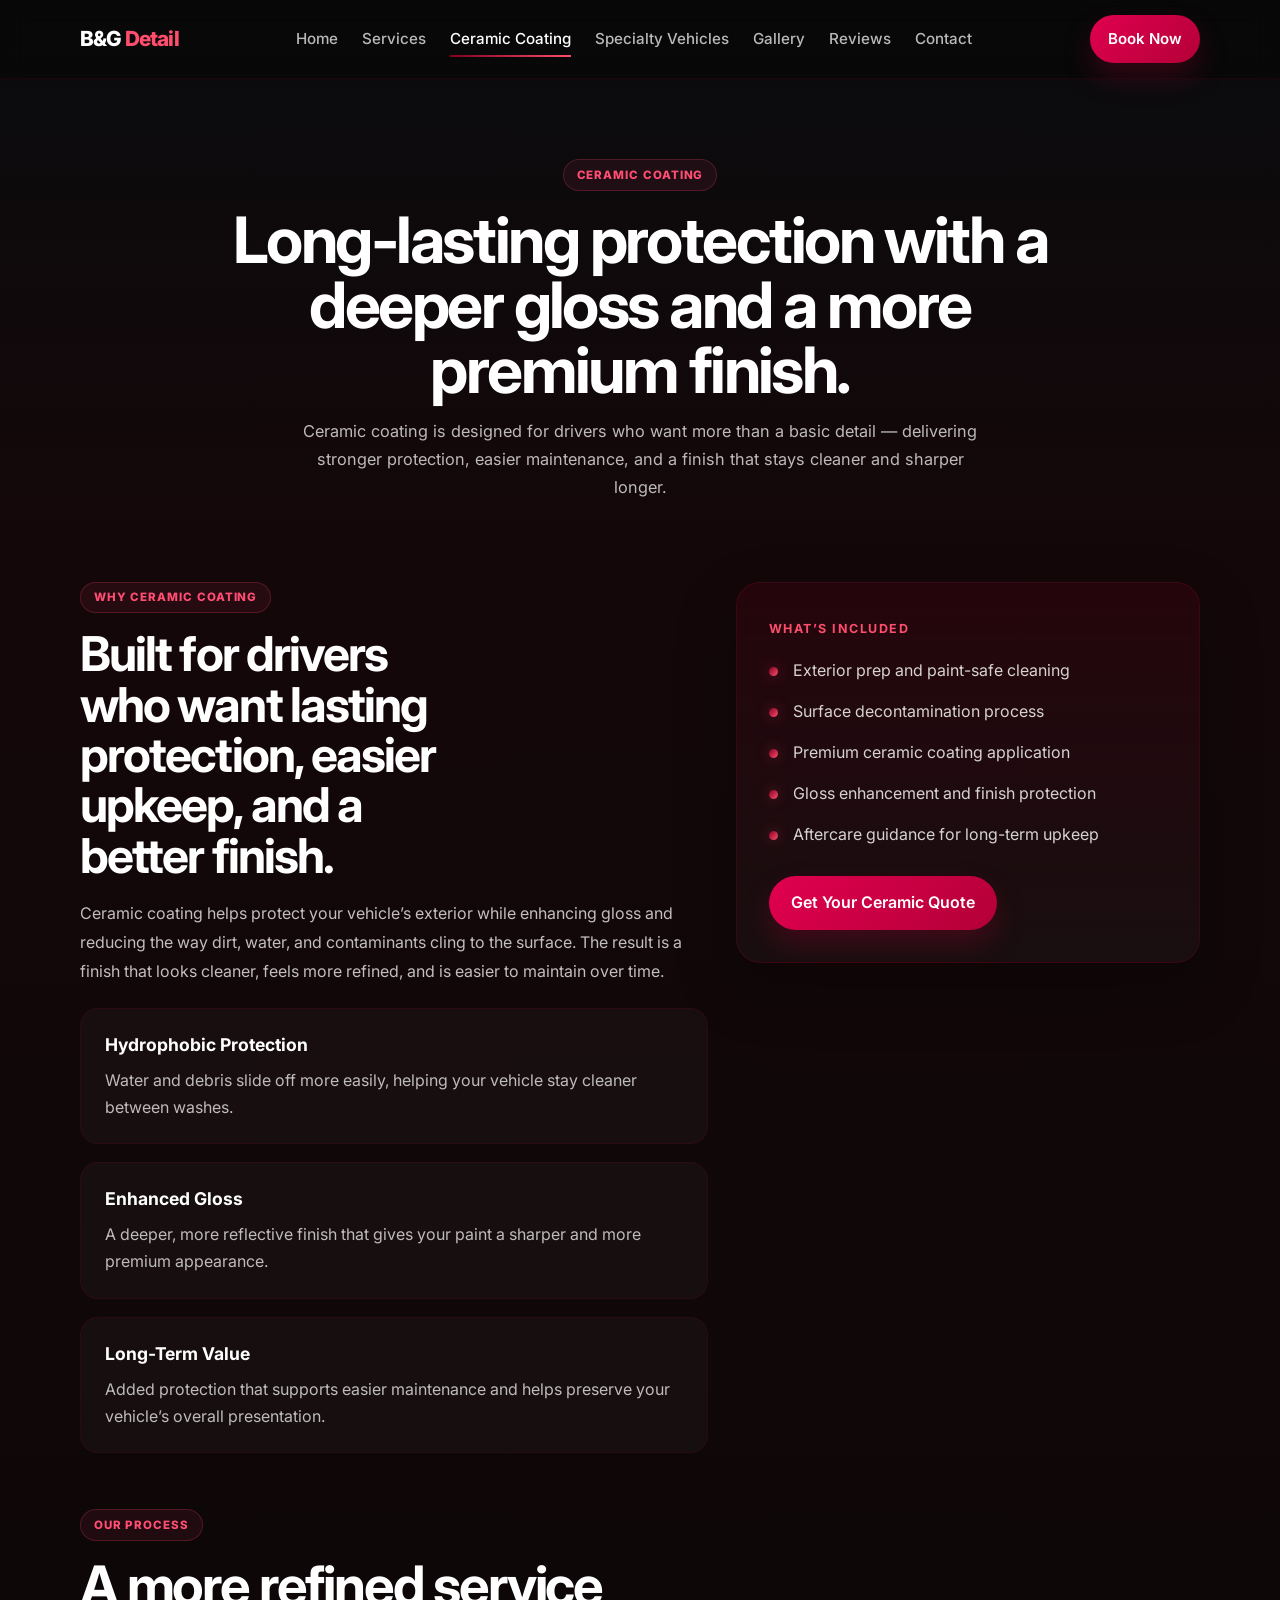
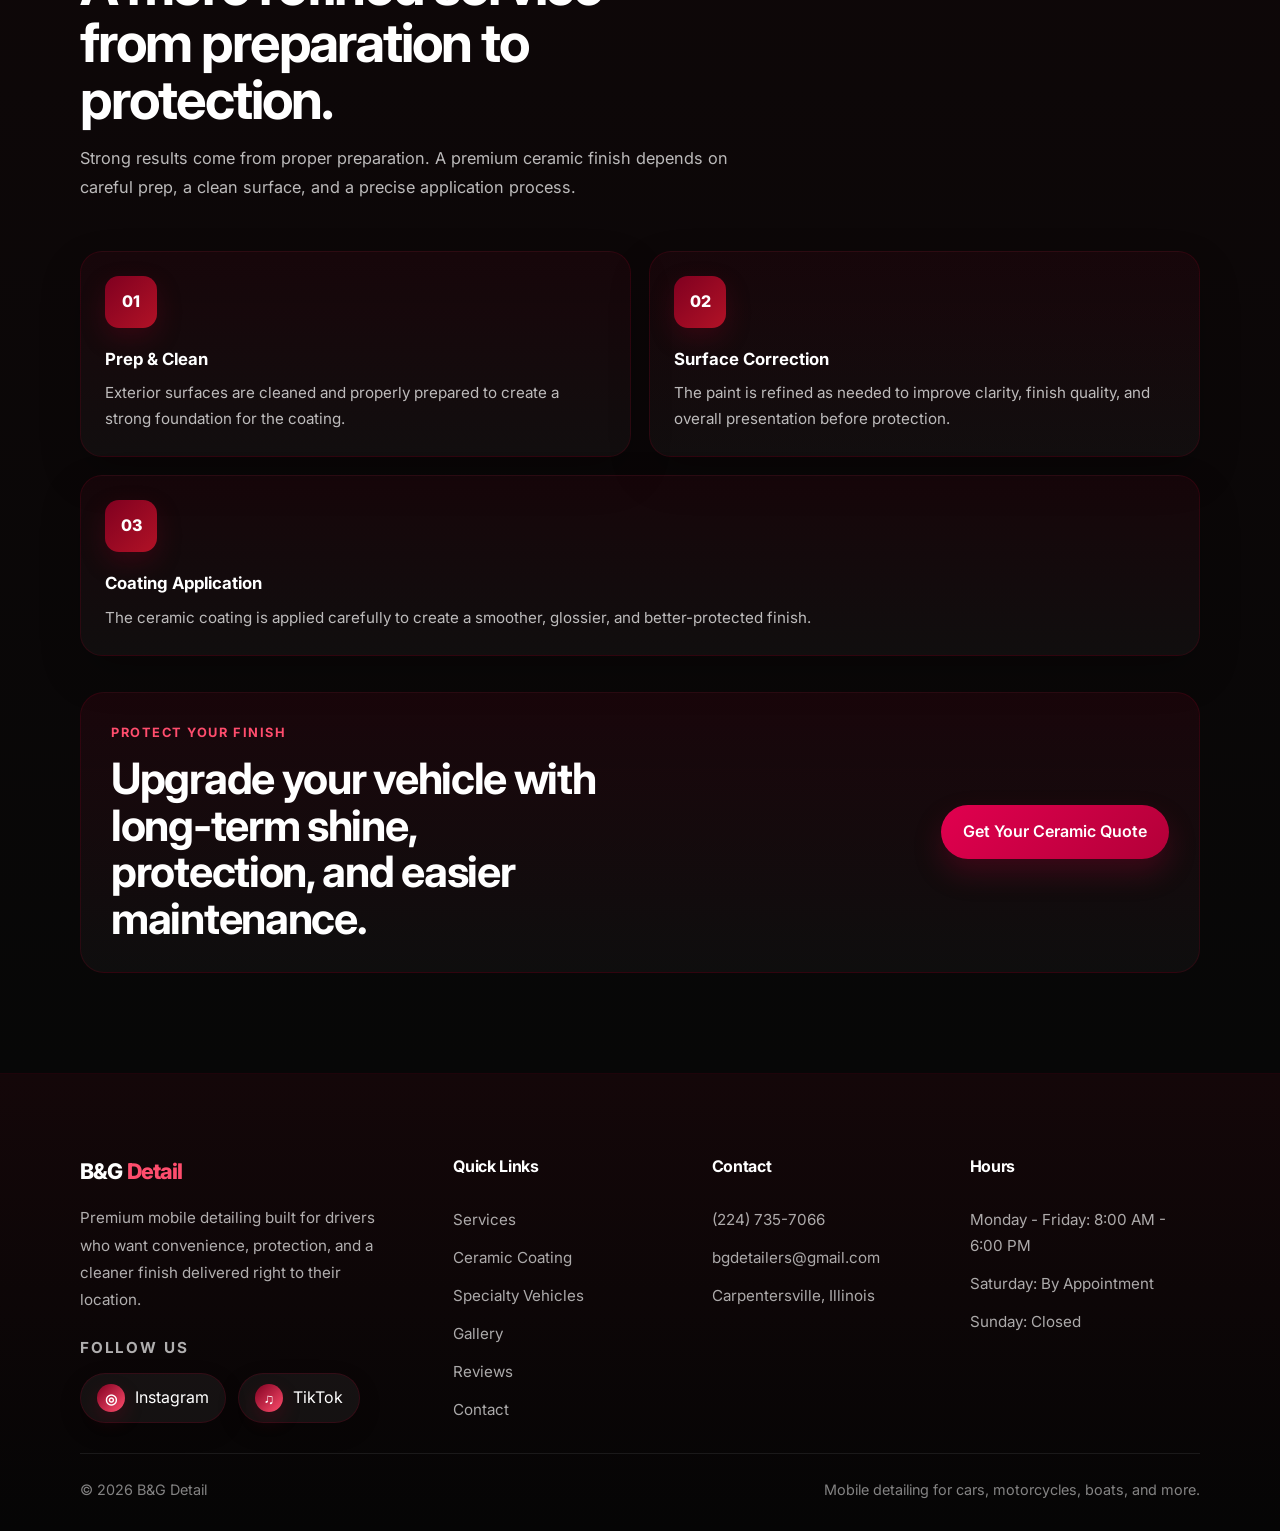
==== commit 0693e636: "Homepage and services updates" ====
--- a/ceramic-coating.html
+++ b/ceramic-coating.html
@@ -222,6 +222,7 @@
         <a href="contact.html" class="mobile-quote-btn">Get Quote</a>
     </div>
 
+    <script src="//code.tidio.co/o5wcbk9w6vgg2jg5zzeadd9vyparjkzq.js" async></script>
     <script src="script.js"></script>
 </body>
 
--- a/style.css
+++ b/style.css
@@ -440,9 +440,13 @@
     display: grid;
     grid-template-columns: repeat(3, 1fr);
     gap: 22px;
+    align-items: stretch;
 }
 
 .pricing-card {
+    display: flex;
+    flex-direction: column;
+    height: 100%;
     padding: 30px;
     border-radius: 24px;
     background: linear-gradient(180deg, rgba(128, 0, 32, 0.1), rgba(255, 255, 255, 0.03));
@@ -451,9 +455,43 @@
 }
 
 .featured-pricing {
+    position: relative;
     border-color: rgba(255, 77, 109, 0.48);
     transform: translateY(-6px);
     box-shadow: 0 26px 52px rgba(128, 0, 32, 0.2);
+    animation: pricingPulse 2.6s ease-in-out infinite;
+}
+
+.pricing-badge {
+    position: absolute;
+    top: 16px;
+    right: 16px;
+    background: #ff4d6d;
+    color: white;
+    font-size: 0.7rem;
+    padding: 6px 10px;
+    border-radius: 999px;
+    font-weight: 600;
+    letter-spacing: 0.08em;
+}
+
+.pricing-card:hover {
+    transform: translateY(-6px);
+    transition: 0.3s ease;
+}
+
+.btn:hover {
+    transform: translateY(-2px);
+}
+
+.featured-pricing::after {
+    content: "";
+    position: absolute;
+    inset: -1px;
+    border-radius: 24px;
+    pointer-events: none;
+    box-shadow: 0 0 30px rgba(255, 77, 109, 0.18);
+    animation: pricingGlow 2.6s ease-in-out infinite;
 }
 
 .pricing-tier {
@@ -482,6 +520,7 @@
     display: grid;
     gap: 12px;
     margin-bottom: 24px;
+    flex-grow: 1;
 }
 
 .pricing-list li {
@@ -499,6 +538,41 @@
     height: 8px;
     border-radius: 999px;
     background: #ff4d6d;
+}
+
+.pricing-card .btn {
+    margin-top: auto;
+    align-self: flex-start;
+}
+
+@keyframes pricingPulse {
+
+    0%,
+    100% {
+        box-shadow:
+            0 26px 52px rgba(128, 0, 32, 0.2),
+            0 0 0 1px rgba(255, 77, 109, 0.18);
+    }
+
+    50% {
+        box-shadow:
+            0 30px 60px rgba(128, 0, 32, 0.28),
+            0 0 22px rgba(255, 77, 109, 0.22);
+    }
+}
+
+@keyframes pricingGlow {
+
+    0%,
+    100% {
+        opacity: 0.55;
+        box-shadow: 0 0 18px rgba(255, 77, 109, 0.14);
+    }
+
+    50% {
+        opacity: 1;
+        box-shadow: 0 0 34px rgba(255, 77, 109, 0.26);
+    }
 }
 
 /* =========================
@@ -3751,4 +3825,1462 @@
             rgba(255, 255, 255, 0.9),
             transparent);
     box-shadow: 0 0 10px rgba(255, 255, 255, 0.15);
+}
+
+/* =========================
+   FULL PRICING BREAKDOWN
+========================= */
+.pricing-subsection {
+    margin-top: 90px;
+}
+
+.pricing-subtitle {
+    font-size: clamp(2rem, 4vw, 2.8rem);
+    line-height: 1.08;
+    text-align: center;
+    margin-bottom: 14px;
+    letter-spacing: -0.03em;
+}
+
+.pricing-subsection::before {
+    content: "";
+    display: block;
+    width: 80px;
+    height: 2px;
+    margin: 0 auto 22px;
+    background: linear-gradient(90deg, transparent, rgba(255, 77, 109, 0.9), transparent);
+}
+
+.pricing-columns {
+    display: grid;
+    grid-template-columns: repeat(2, minmax(0, 1fr));
+    gap: 24px;
+    align-items: start;
+}
+
+.pricing-block {
+    padding: 26px 24px;
+    border-radius: 22px;
+    background: linear-gradient(180deg, rgba(255, 255, 255, 0.045), rgba(255, 255, 255, 0.02));
+    border: 1px solid rgba(255, 77, 109, 0.12);
+    box-shadow: 0 16px 36px rgba(0, 0, 0, 0.18);
+    transition: transform 0.28s ease, border-color 0.28s ease, box-shadow 0.28s ease;
+}
+
+.pricing-block:hover {
+    transform: translateY(-4px);
+    border-color: rgba(255, 77, 109, 0.24);
+    box-shadow: 0 22px 44px rgba(0, 0, 0, 0.24);
+}
+
+.pricing-block h3 {
+    margin-bottom: 16px;
+    color: #ff4d6d;
+    font-size: 1.1rem;
+    letter-spacing: -0.02em;
+}
+
+.pricing-block ul {
+    list-style: none;
+    padding: 0;
+    margin: 0;
+    display: grid;
+    gap: 12px;
+}
+
+.pricing-block li {
+    display: flex;
+    justify-content: space-between;
+    gap: 18px;
+    padding: 10px 0;
+    border-bottom: 1px solid rgba(255, 255, 255, 0.06);
+    color: rgba(255, 255, 255, 0.84);
+    line-height: 1.55;
+}
+
+.pricing-block li:last-child {
+    border-bottom: none;
+    padding-bottom: 0;
+}
+
+.pricing-label {
+    color: rgba(255, 255, 255, 0.74);
+}
+
+.pricing-value {
+    color: #ffffff;
+    font-weight: 700;
+    white-space: nowrap;
+}
+
+@media (max-width: 900px) {
+    .pricing-columns {
+        grid-template-columns: 1fr;
+    }
+}
+
+@media (max-width: 640px) {
+    .pricing-subsection {
+        margin-top: 70px;
+    }
+
+    .pricing-block {
+        padding: 22px 18px;
+        border-radius: 18px;
+    }
+
+    .pricing-block li {
+        flex-direction: column;
+        gap: 4px;
+        align-items: flex-start;
+    }
+
+    .pricing-value {
+        white-space: normal;
+    }
+}
+
+.pricing-showcase {
+    display: grid;
+    grid-template-columns: 1fr 1.35fr;
+    gap: 2rem;
+    align-items: start;
+    margin-top: 2rem;
+}
+
+.pricing-showcase-image {
+    height: 100%;
+}
+
+.pricing-showcase-image img {
+    width: 100%;
+    height: 100%;
+    min-height: 520px;
+    object-fit: cover;
+    border-radius: 24px;
+    display: block;
+    box-shadow: 0 20px 50px rgba(0, 0, 0, 0.18);
+}
+
+.pricing-block-image {
+    margin-bottom: 1rem;
+    border-radius: 18px;
+    overflow: hidden;
+}
+
+.pricing-block-image img {
+    width: 100%;
+    height: 180px;
+    object-fit: cover;
+    display: block;
+}
+
+@media (max-width: 991px) {
+    .pricing-showcase {
+        grid-template-columns: 1fr;
+    }
+
+    .pricing-showcase-image img {
+        min-height: 320px;
+    }
+}
+
+/* =========================
+   SERVICES PAGE POLISH
+========================= */
+
+/* Package section wrapper */
+.pricing-section {
+    margin-top: 5rem;
+    padding: 4rem 2rem;
+    border-radius: 32px;
+    background:
+        radial-gradient(circle at top, rgba(255, 255, 255, 0.04), transparent 45%),
+        linear-gradient(180deg, rgba(10, 18, 35, 0.96), rgba(8, 10, 18, 0.98));
+    border: 1px solid rgba(255, 255, 255, 0.06);
+    box-shadow: 0 20px 60px rgba(0, 0, 0, 0.28);
+}
+
+/* Featured image + cards */
+.pricing-showcase {
+    display: grid;
+    grid-template-columns: 0.95fr 1.35fr;
+    gap: 1.5rem;
+    align-items: stretch;
+    margin-top: 2.5rem;
+}
+
+.pricing-showcase-image {
+    border-radius: 24px;
+    overflow: hidden;
+    min-height: 100%;
+    background: rgba(255, 255, 255, 0.03);
+    border: 1px solid rgba(255, 255, 255, 0.06);
+}
+
+.pricing-showcase-image img {
+    width: 100%;
+    height: 100%;
+    min-height: 440px;
+    max-height: 520px;
+    object-fit: cover;
+    object-position: center;
+    display: block;
+}
+
+/* Package cards */
+.pricing-grid {
+    display: grid;
+    grid-template-columns: repeat(3, 1fr);
+    gap: 1rem;
+    align-items: stretch;
+}
+
+.pricing-card {
+    position: relative;
+    padding: 1.5rem 1.2rem;
+    border-radius: 22px;
+    background: linear-gradient(180deg, rgba(255, 255, 255, 0.045), rgba(255, 255, 255, 0.02));
+    border: 1px solid rgba(255, 80, 120, 0.18);
+    box-shadow: 0 14px 34px rgba(0, 0, 0, 0.22);
+    display: flex;
+    flex-direction: column;
+    justify-content: space-between;
+    min-height: 100%;
+    transition: transform 0.25s ease, box-shadow 0.25s ease, border-color 0.25s ease;
+}
+
+.pricing-card:hover {
+    transform: translateY(-6px);
+    box-shadow: 0 22px 45px rgba(0, 0, 0, 0.28);
+    border-color: rgba(255, 80, 120, 0.35);
+}
+
+.pricing-card.featured {
+    transform: translateY(-8px);
+    border-color: rgba(255, 196, 94, 0.35);
+    box-shadow: 0 24px 50px rgba(0, 0, 0, 0.3);
+}
+
+.pricing-card.featured:hover {
+    transform: translateY(-12px);
+}
+
+.pricing-badge {
+    display: inline-flex;
+    align-self: flex-start;
+    margin-bottom: 1rem;
+    padding: 0.35rem 0.75rem;
+    border-radius: 999px;
+    font-size: 0.72rem;
+    font-weight: 800;
+    letter-spacing: 0.06em;
+    text-transform: uppercase;
+    color: #f5d27a;
+    background: rgba(245, 210, 122, 0.1);
+    border: 1px solid rgba(245, 210, 122, 0.26);
+}
+
+.pricing-card h3 {
+    font-size: 1.55rem;
+    line-height: 1.15;
+    margin-bottom: 0.7rem;
+}
+
+.pricing-subtext {
+    color: rgba(255, 255, 255, 0.72);
+    font-size: 0.96rem;
+    line-height: 1.6;
+    margin-bottom: 1rem;
+}
+
+.price {
+    font-size: 3rem;
+    font-weight: 800;
+    line-height: 1;
+    margin-bottom: 1.2rem;
+}
+
+.price span {
+    font-size: 1.2rem;
+    opacity: 0.75;
+}
+
+.pricing-features {
+    display: grid;
+    gap: 0.75rem;
+    margin: 0 0 1.6rem;
+    padding: 0;
+    list-style: none;
+}
+
+.pricing-features li {
+    position: relative;
+    padding-left: 1.1rem;
+    color: rgba(255, 255, 255, 0.85);
+    line-height: 1.45;
+    font-size: 0.95rem;
+}
+
+.pricing-features li::before {
+    content: "•";
+    position: absolute;
+    left: 0;
+    top: 0;
+    color: #f5d27a;
+    font-weight: 800;
+}
+
+.pricing-btn {
+    margin-top: auto;
+    width: 100%;
+    text-align: center;
+    border-radius: 999px;
+    padding: 0.95rem 1rem;
+}
+
+/* Pricing note */
+.pricing-note {
+    margin-top: 1.4rem;
+    text-align: center;
+    color: rgba(255, 255, 255, 0.68);
+    font-size: 0.92rem;
+}
+
+/* Full pricing section */
+.pricing-subsection {
+    margin-top: 5rem;
+}
+
+.pricing-subtitle {
+    text-align: center;
+    margin-bottom: 2rem;
+}
+
+.pricing-columns {
+    display: grid;
+    grid-template-columns: repeat(2, minmax(0, 1fr));
+    gap: 1.5rem;
+}
+
+.pricing-block {
+    padding: 1rem;
+    border-radius: 22px;
+    background: linear-gradient(180deg, rgba(255, 255, 255, 0.025), rgba(255, 255, 255, 0.01));
+    border: 1px solid rgba(255, 80, 120, 0.16);
+    box-shadow: 0 10px 24px rgba(0, 0, 0, 0.18);
+    overflow: hidden;
+}
+
+.pricing-block h3 {
+    margin: 0.85rem 0 1rem;
+    font-size: 1.15rem;
+}
+
+.pricing-block ul {
+    margin: 0;
+    padding: 0;
+    list-style: none;
+}
+
+.pricing-block li {
+    display: flex;
+    justify-content: space-between;
+    gap: 1rem;
+    padding: 0.95rem 0;
+    border-bottom: 1px solid rgba(255, 255, 255, 0.07);
+    font-size: 0.95rem;
+}
+
+.pricing-block li:last-child {
+    border-bottom: none;
+}
+
+.pricing-label {
+    color: rgba(255, 255, 255, 0.82);
+}
+
+.pricing-value {
+    color: #ffffff;
+    font-weight: 700;
+    white-space: nowrap;
+}
+
+.pricing-block-image {
+    margin-bottom: 0.3rem;
+    border-radius: 16px;
+    overflow: hidden;
+    background: rgba(255, 255, 255, 0.03);
+}
+
+.pricing-block-image img {
+    width: 100%;
+    height: 170px;
+    display: block;
+    object-fit: cover;
+    object-position: center;
+}
+
+/* Make logo images look clean */
+.pricing-block:nth-child(3) .pricing-block-image img,
+.pricing-block:nth-child(4) .pricing-block-image img {
+    object-fit: contain;
+    padding: 0.8rem;
+    background: #0b0b10;
+}
+
+/* Before / after section */
+.before-after-section {
+    margin-top: 5rem;
+}
+
+.ba-grid {
+    display: grid;
+    grid-template-columns: repeat(2, minmax(0, 1fr));
+    gap: 1.5rem;
+    max-width: 920px;
+    margin: 0 auto;
+}
+
+.ba-card {
+    overflow: hidden;
+    border-radius: 24px;
+    background: linear-gradient(180deg, rgba(255, 255, 255, 0.03), rgba(255, 255, 255, 0.015));
+    border: 1px solid rgba(255, 80, 120, 0.14);
+    box-shadow: 0 14px 34px rgba(0, 0, 0, 0.18);
+}
+
+.ba-slider {
+    aspect-ratio: 1 / 1;
+}
+
+.ba-content {
+    padding: 1.25rem 1.25rem 1.4rem;
+}
+
+.ba-content h3 {
+    margin-bottom: 0.6rem;
+    font-size: 1.2rem;
+}
+
+.ba-content p {
+    color: rgba(255, 255, 255, 0.76);
+    line-height: 1.6;
+    font-size: 0.94rem;
+}
+
+/* Mobile */
+@media (max-width: 1100px) {
+    .pricing-showcase {
+        grid-template-columns: 1fr;
+    }
+
+    .pricing-showcase-image img {
+        min-height: 320px;
+        max-height: 420px;
+    }
+
+    .pricing-grid {
+        grid-template-columns: 1fr;
+    }
+
+    .pricing-card.featured {
+        transform: none;
+    }
+
+    .pricing-card.featured:hover {
+        transform: translateY(-6px);
+    }
+}
+
+@media (max-width: 768px) {
+    .pricing-section {
+        padding: 2rem 1.2rem;
+        border-radius: 24px;
+    }
+
+    .pricing-columns,
+    .ba-grid {
+        grid-template-columns: 1fr;
+    }
+
+    .pricing-block-image img {
+        height: 190px;
+    }
+
+    .price {
+        font-size: 2.5rem;
+    }
+}
+
+/* =========================================
+   SERVICES PAGE FINAL CLEANUP OVERRIDES
+   Paste at very bottom of style.css
+========================================= */
+
+/* Main services page spacing */
+.services-page {
+    padding: 5rem 0 6rem;
+}
+
+.services-page .container {
+    max-width: 1200px;
+}
+
+/* Section headers */
+.services-page .section-header,
+.before-after-section .section-header,
+.client-funnel .section-header,
+.pricing-subsection .section-header {
+    text-align: center;
+    max-width: 760px;
+    margin: 0 auto 2.2rem;
+}
+
+.section-tag,
+.section-eyebrow {
+    display: inline-flex;
+    align-items: center;
+    justify-content: center;
+    padding: 0.35rem 0.8rem;
+    border-radius: 999px;
+    border: 1px solid rgba(255, 70, 110, 0.22);
+    background: rgba(255, 70, 110, 0.08);
+    color: #ff4d73;
+    font-size: 0.72rem;
+    font-weight: 800;
+    letter-spacing: 0.08em;
+    text-transform: uppercase;
+    margin-bottom: 1rem;
+}
+
+.page-hero {
+    padding: 5rem 0 2.5rem;
+    text-align: center;
+}
+
+.page-hero h1 {
+    max-width: 860px;
+    margin: 0 auto 1rem;
+    font-size: clamp(2.3rem, 5vw, 4.1rem);
+    line-height: 1.02;
+}
+
+.page-hero-text {
+    max-width: 700px;
+    margin: 0 auto;
+    color: rgba(255, 255, 255, 0.72);
+    line-height: 1.7;
+    font-size: 1.02rem;
+}
+
+/* Service cards */
+.services-grid {
+    display: grid;
+    grid-template-columns: repeat(4, minmax(0, 1fr));
+    gap: 1.25rem;
+    margin-top: 2rem;
+}
+
+.service-card {
+    padding: 1.5rem;
+    border-radius: 24px;
+    background: linear-gradient(180deg, rgba(255, 255, 255, 0.03), rgba(255, 255, 255, 0.015));
+    border: 1px solid rgba(255, 70, 110, 0.14);
+    box-shadow: 0 12px 28px rgba(0, 0, 0, 0.16);
+    transition: transform 0.25s ease, border-color 0.25s ease, box-shadow 0.25s ease;
+}
+
+.service-card:hover {
+    transform: translateY(-5px);
+    border-color: rgba(255, 70, 110, 0.28);
+    box-shadow: 0 18px 36px rgba(0, 0, 0, 0.22);
+}
+
+.service-card h3 {
+    margin: 0.9rem 0 0.8rem;
+    font-size: 1.25rem;
+}
+
+.service-card p {
+    color: rgba(255, 255, 255, 0.74);
+    line-height: 1.65;
+    font-size: 0.95rem;
+}
+
+.service-icon {
+    width: 42px;
+    height: 42px;
+    border-radius: 12px;
+    display: grid;
+    place-items: center;
+    font-weight: 800;
+    font-size: 0.88rem;
+    color: #fff;
+    background: linear-gradient(135deg, #ff295f, #b30038);
+    box-shadow: 0 10px 22px rgba(179, 0, 56, 0.28);
+}
+
+.service-list {
+    margin: 1rem 0 0;
+    padding: 0;
+    list-style: none;
+    display: grid;
+    gap: 0.65rem;
+}
+
+.service-list li {
+    position: relative;
+    padding-left: 1rem;
+    color: rgba(255, 255, 255, 0.82);
+    line-height: 1.45;
+    font-size: 0.92rem;
+}
+
+.service-list li::before {
+    content: "•";
+    position: absolute;
+    left: 0;
+    top: 0;
+    color: #ff4d73;
+    font-weight: 800;
+}
+
+/* Packages section */
+.pricing-section {
+    margin-top: 5rem;
+    padding: 4rem 2rem 2.4rem;
+    border-radius: 28px;
+    background:
+        radial-gradient(circle at top, rgba(40, 90, 255, 0.10), transparent 38%),
+        linear-gradient(180deg, rgba(10, 16, 30, 0.98), rgba(7, 8, 14, 0.98));
+    border: 1px solid rgba(255, 255, 255, 0.06);
+    box-shadow: 0 20px 60px rgba(0, 0, 0, 0.24);
+}
+
+.pricing-section h2 {
+    max-width: 620px;
+    margin: 0 auto 1rem;
+    font-size: clamp(2rem, 4vw, 3.4rem);
+    line-height: 1.05;
+}
+
+.pricing-section .section-header p {
+    max-width: 620px;
+    margin: 0 auto;
+    color: rgba(255, 255, 255, 0.72);
+    line-height: 1.7;
+}
+
+/* Featured image + cards layout */
+.pricing-showcase {
+    display: grid;
+    grid-template-columns: 1.05fr 1.45fr;
+    gap: 1.1rem;
+    align-items: stretch;
+    margin-top: 2.2rem;
+}
+
+.pricing-showcase-image {
+    border-radius: 22px;
+    overflow: hidden;
+    border: 1px solid rgba(255, 255, 255, 0.06);
+    background: rgba(255, 255, 255, 0.02);
+    min-height: 100%;
+}
+
+.pricing-showcase-image img {
+    width: 100%;
+    height: 100%;
+    min-height: 420px;
+    max-height: 430px;
+    object-fit: cover;
+    object-position: center;
+    display: block;
+}
+
+/* Package cards */
+.pricing-grid {
+    display: grid;
+    grid-template-columns: repeat(3, minmax(0, 1fr));
+    gap: 0.75rem;
+}
+
+.pricing-card {
+    display: flex;
+    flex-direction: column;
+    justify-content: space-between;
+    padding: 1.15rem 1rem 1rem;
+    border-radius: 18px;
+    background: linear-gradient(180deg, rgba(255, 255, 255, 0.045), rgba(255, 255, 255, 0.018));
+    border: 1px solid rgba(255, 70, 110, 0.18);
+    box-shadow: 0 10px 28px rgba(0, 0, 0, 0.16);
+    min-height: 430px;
+    overflow: hidden;
+}
+
+.pricing-card.featured {
+    border-color: rgba(255, 198, 92, 0.4);
+    box-shadow: 0 14px 36px rgba(0, 0, 0, 0.2);
+    transform: translateY(-4px);
+}
+
+.pricing-badge {
+    display: inline-flex;
+    align-self: flex-start;
+    padding: 0.28rem 0.62rem;
+    border-radius: 999px;
+    font-size: 0.64rem;
+    font-weight: 800;
+    letter-spacing: 0.07em;
+    text-transform: uppercase;
+    margin-bottom: 0.7rem;
+    color: #f8cf74;
+    background: rgba(248, 207, 116, 0.1);
+    border: 1px solid rgba(248, 207, 116, 0.24);
+}
+
+.pricing-card h3 {
+    font-size: 1.05rem;
+    line-height: 1.18;
+    margin: 0 0 0.6rem;
+}
+
+.pricing-subtext {
+    color: rgba(255, 255, 255, 0.72);
+    font-size: 0.9rem;
+    line-height: 1.55;
+    margin-bottom: 0.9rem;
+}
+
+.price {
+    font-size: 2.2rem;
+    font-weight: 800;
+    line-height: 1;
+    margin-bottom: 1rem;
+}
+
+.price span {
+    font-size: 1rem;
+    opacity: 0.72;
+}
+
+.pricing-features {
+    list-style: none;
+    padding: 0;
+    margin: 0 0 1.1rem;
+    display: grid;
+    gap: 0.65rem;
+}
+
+.pricing-features li {
+    position: relative;
+    padding-left: 0.95rem;
+    font-size: 0.88rem;
+    line-height: 1.45;
+    color: rgba(255, 255, 255, 0.84);
+}
+
+.pricing-features li::before {
+    content: "•";
+    position: absolute;
+    left: 0;
+    top: 0;
+    color: #f8cf74;
+    font-weight: 800;
+}
+
+.pricing-btn {
+    width: 100%;
+    margin-top: auto;
+    text-align: center;
+    border-radius: 999px;
+    padding: 0.9rem 0.95rem;
+    font-size: 0.9rem;
+    font-weight: 700;
+}
+
+.pricing-note {
+    margin-top: 1rem;
+    text-align: center;
+    color: rgba(255, 255, 255, 0.64);
+    font-size: 0.88rem;
+}
+
+/* Full pricing breakdown */
+.pricing-subsection {
+    margin-top: 4.5rem;
+}
+
+.pricing-subtitle {
+    text-align: center;
+    margin-bottom: 2rem;
+    font-size: clamp(2rem, 4vw, 3rem);
+    line-height: 1.05;
+}
+
+.pricing-columns {
+    display: grid;
+    grid-template-columns: repeat(2, minmax(0, 1fr));
+    gap: 1.3rem;
+    align-items: start;
+}
+
+.pricing-block {
+    padding: 0.8rem 0.8rem 0.55rem;
+    border-radius: 20px;
+    background: linear-gradient(180deg, rgba(255, 255, 255, 0.025), rgba(255, 255, 255, 0.012));
+    border: 1px solid rgba(255, 70, 110, 0.16);
+    box-shadow: 0 10px 24px rgba(0, 0, 0, 0.16);
+    overflow: hidden;
+}
+
+.pricing-block-image {
+    margin-bottom: 0.65rem;
+    border-radius: 14px;
+    overflow: hidden;
+    background: rgba(255, 255, 255, 0.025);
+}
+
+.pricing-block-image img {
+    width: 100%;
+    height: 140px;
+    display: block;
+    object-fit: cover;
+    object-position: center;
+}
+
+/* Logo cards */
+.pricing-block:nth-child(3) .pricing-block-image img,
+.pricing-block:nth-child(4) .pricing-block-image img {
+    object-fit: contain;
+    padding: 1rem;
+    background: #0a0a0f;
+}
+
+.pricing-block h3 {
+    margin: 0.5rem 0 0.85rem;
+    font-size: 1rem;
+    color: #ff4d73;
+}
+
+.pricing-block ul {
+    list-style: none;
+    margin: 0;
+    padding: 0;
+}
+
+.pricing-block li {
+    display: flex;
+    justify-content: space-between;
+    gap: 1rem;
+    padding: 0.85rem 0;
+    border-bottom: 1px solid rgba(255, 255, 255, 0.07);
+    font-size: 0.9rem;
+}
+
+.pricing-block li:last-child {
+    border-bottom: none;
+}
+
+.pricing-label {
+    color: rgba(255, 255, 255, 0.82);
+}
+
+.pricing-value {
+    color: #fff;
+    font-weight: 700;
+    white-space: nowrap;
+}
+
+/* Before / after */
+.before-after-section {
+    margin-top: 5rem;
+    padding-top: 0.5rem;
+}
+
+.before-after-section .section-header {
+    margin-bottom: 2rem;
+}
+
+.before-after-section h2 {
+    font-size: clamp(2rem, 4vw, 3.2rem);
+    line-height: 1.05;
+}
+
+.before-after-section .section-header p {
+    color: rgba(255, 255, 255, 0.7);
+    max-width: 620px;
+    margin: 0 auto;
+    line-height: 1.7;
+}
+
+.ba-grid {
+    display: grid;
+    grid-template-columns: repeat(2, minmax(0, 1fr));
+    gap: 1.2rem;
+    max-width: 980px;
+    margin: 0 auto;
+}
+
+.ba-card {
+    border-radius: 22px;
+    overflow: hidden;
+    background: linear-gradient(180deg, rgba(255, 255, 255, 0.03), rgba(255, 255, 255, 0.012));
+    border: 1px solid rgba(255, 70, 110, 0.16);
+    box-shadow: 0 12px 26px rgba(0, 0, 0, 0.18);
+}
+
+.ba-slider {
+    position: relative;
+    aspect-ratio: 1 / 1;
+    overflow: hidden;
+}
+
+.ba-img {
+    width: 100%;
+    height: 100%;
+    object-fit: cover;
+    display: block;
+}
+
+.ba-content {
+    padding: 1rem 1rem 1.15rem;
+}
+
+.ba-content h3 {
+    margin: 0 0 0.45rem;
+    font-size: 1.08rem;
+}
+
+.ba-content p {
+    margin: 0;
+    font-size: 0.9rem;
+    line-height: 1.55;
+    color: rgba(255, 255, 255, 0.74);
+}
+
+/* Client funnel */
+.client-funnel {
+    margin-top: 5rem;
+    padding: 4rem 2rem;
+    border-radius: 28px;
+    background:
+        radial-gradient(circle at top, rgba(40, 90, 255, 0.08), transparent 40%),
+        linear-gradient(180deg, rgba(10, 16, 30, 0.98), rgba(7, 8, 14, 0.98));
+    border: 1px solid rgba(255, 255, 255, 0.05);
+}
+
+.client-funnel h2 {
+    font-size: clamp(2rem, 4vw, 3.2rem);
+    line-height: 1.05;
+}
+
+.client-funnel .section-header p {
+    color: rgba(255, 255, 255, 0.72);
+    max-width: 620px;
+    margin: 0 auto;
+    line-height: 1.7;
+}
+
+.funnel-grid {
+    display: grid;
+    grid-template-columns: repeat(3, minmax(0, 1fr));
+    gap: 1rem;
+    margin-top: 2rem;
+}
+
+.funnel-step {
+    padding: 1.4rem;
+    border-radius: 20px;
+    background: linear-gradient(180deg, rgba(255, 255, 255, 0.035), rgba(255, 255, 255, 0.015));
+    border: 1px solid rgba(255, 70, 110, 0.12);
+}
+
+.funnel-number {
+    width: 42px;
+    height: 42px;
+    border-radius: 12px;
+    display: grid;
+    place-items: center;
+    margin-bottom: 1rem;
+    font-weight: 800;
+    background: linear-gradient(135deg, #ff295f, #b30038);
+    color: #fff;
+}
+
+.funnel-step h3 {
+    margin-bottom: 0.65rem;
+    font-size: 1.08rem;
+}
+
+.funnel-step p {
+    color: rgba(255, 255, 255, 0.74);
+    line-height: 1.6;
+    font-size: 0.93rem;
+}
+
+.funnel-cta {
+    margin-top: 2rem;
+    text-align: center;
+}
+
+/* Bottom CTA */
+.services-cta {
+    margin-top: 4rem;
+    text-align: center;
+}
+
+.services-cta p {
+    margin-bottom: 1rem;
+    color: rgba(255, 255, 255, 0.74);
+    font-size: 1.02rem;
+}
+
+/* Buttons polish */
+.btn.btn-primary,
+.pricing-btn,
+.funnel-cta .btn,
+.services-cta .btn {
+    background: linear-gradient(135deg, #e1004f, #b30038);
+    border: none;
+    box-shadow: 0 14px 28px rgba(179, 0, 56, 0.25);
+}
+
+.btn.btn-primary:hover,
+.pricing-btn:hover,
+.funnel-cta .btn:hover,
+.services-cta .btn:hover {
+    transform: translateY(-2px);
+    box-shadow: 0 18px 32px rgba(179, 0, 56, 0.32);
+}
+
+/* Responsive */
+@media (max-width: 1100px) {
+    .services-grid {
+        grid-template-columns: repeat(2, minmax(0, 1fr));
+    }
+
+    .pricing-showcase {
+        grid-template-columns: 1fr;
+    }
+
+    .pricing-showcase-image img {
+        min-height: 300px;
+        max-height: 360px;
+    }
+
+    .pricing-grid {
+        grid-template-columns: 1fr;
+    }
+
+    .pricing-card,
+    .pricing-card.featured {
+        min-height: auto;
+        transform: none;
+    }
+
+    .pricing-columns {
+        grid-template-columns: 1fr;
+    }
+
+    .funnel-grid {
+        grid-template-columns: 1fr;
+    }
+}
+
+@media (max-width: 768px) {
+    .services-page {
+        padding: 4rem 0 5rem;
+    }
+
+    .page-hero {
+        padding: 4rem 0 2rem;
+    }
+
+    .services-grid,
+    .ba-grid {
+        grid-template-columns: 1fr;
+    }
+
+    .pricing-section,
+    .client-funnel {
+        padding: 2.2rem 1.2rem;
+        border-radius: 22px;
+    }
+
+    .pricing-showcase-image img {
+        min-height: 250px;
+        max-height: 300px;
+    }
+
+    .pricing-block-image img {
+        height: 170px;
+    }
+
+    .price {
+        font-size: 2rem;
+    }
+}
+
+.pricing-showcase-image img {
+    object-position: center bottom;
+}
+
+.pricing-card {
+    min-height: 400px;
+}
+
+.pricing-showcase-image img {
+    max-height: 400px;
+}
+
+/* Fix package badge overlap */
+.pricing-card {
+    position: relative;
+    padding-top: 3.2rem;
+}
+
+.pricing-badge {
+    position: absolute;
+    top: 0.9rem;
+    right: 0.9rem;
+    margin: 0;
+    z-index: 2;
+    white-space: nowrap;
+}
+
+.pricing-card h3 {
+    margin-top: 0;
+    padding-right: 4.8rem;
+    line-height: 1.2;
+}
+
+.pricing-grid {
+    gap: 1rem;
+}
+
+.pricing-card {
+    padding-left: 1.2rem;
+    padding-right: 1.2rem;
+}
+
+.pricing-features li {
+    font-size: 0.9rem;
+    line-height: 1.5;
+}
+
+.pricing-subtitle {
+    margin-bottom: 2.5rem;
+}
+
+.pricing-block {
+    border-radius: 22px;
+    box-shadow: 0 14px 34px rgba(0, 0, 0, 0.18);
+}
+
+.pricing-block h3 {
+    font-size: 1.08rem;
+    margin-bottom: 1rem;
+}
+
+.pricing-block li {
+    padding: 1rem 0;
+}
+
+.pricing-card {
+    position: relative;
+    padding-top: 3.2rem;
+}
+
+.pricing-badge {
+    position: absolute;
+    top: 0.9rem;
+    right: 0.9rem;
+    margin: 0;
+    z-index: 2;
+    white-space: nowrap;
+}
+
+.pricing-card h3 {
+    margin-top: 0;
+    padding-right: 4.8rem;
+    line-height: 1.2;
+}
+
+/* =========================================
+   MAKE PACKAGES SECTION WIDER + BALANCED
+========================================= */
+
+.pricing-showcase {
+    grid-template-columns: 0.85fr 1.6fr;
+    gap: 1.5rem;
+}
+
+/* shrink image slightly */
+.pricing-showcase-image img {
+    max-height: 380px;
+    min-height: 360px;
+    object-fit: cover;
+}
+
+/* make cards feel wider + less cramped */
+.pricing-grid {
+    gap: 1.1rem;
+}
+
+.pricing-card {
+    padding: 1.4rem 1.3rem 1.2rem;
+    min-height: 380px;
+}
+
+/* slightly bigger titles */
+.pricing-card h3 {
+    font-size: 1.15rem;
+}
+
+/* cleaner spacing */
+.pricing-subtext {
+    font-size: 0.92rem;
+}
+
+/* tighten price block */
+.price {
+    font-size: 2.4rem;
+    margin-bottom: 0.9rem;
+}
+
+/* less vertical stretching */
+.pricing-features {
+    gap: 0.6rem;
+    margin-bottom: 1.2rem;
+}
+
+.pricing-showcase-image {
+    border-radius: 18px;
+}
+
+.pricing-section {
+    padding: 3rem 2rem 2rem;
+}
+
+.pricing-showcase {
+    grid-template-columns: 0.85fr 1.6fr;
+}
+
+.pricing-showcase-image img {
+    max-height: 380px;
+}
+
+.pricing-card {
+    min-height: 380px;
+}
+
+.trust-row {
+    display: flex;
+    justify-content: center;
+    flex-wrap: wrap;
+    gap: 1.2rem;
+    margin-top: 1.2rem;
+    font-size: 0.85rem;
+    color: rgba(255, 255, 255, 0.75);
+}
+
+.trust-row span {
+    background: rgba(255, 255, 255, 0.04);
+    padding: 0.5rem 0.9rem;
+    border-radius: 999px;
+    border: 1px solid rgba(255, 255, 255, 0.08);
+}
+
+.pricing-card:hover {
+    transform: translateY(-6px);
+    box-shadow: 0 0 25px rgba(255, 0, 80, 0.25);
+}
+
+/* =========================================
+   SERVICES PAGE FINAL POLISH
+========================================= */
+
+/* Move the "built for drivers" section into a cleaner centered block */
+.who-this-is-for {
+    max-width: 760px;
+    margin: 2rem auto 0;
+    text-align: center;
+}
+
+.who-this-is-for p {
+    margin-bottom: 0.85rem;
+    font-size: 1rem;
+    font-weight: 700;
+    color: #ffffff;
+}
+
+.who-this-is-for ul {
+    list-style: none;
+    padding: 0;
+    margin: 0;
+    display: grid;
+    gap: 0.6rem;
+    justify-content: center;
+}
+
+.who-this-is-for li {
+    color: rgba(255, 255, 255, 0.82);
+    font-size: 0.96rem;
+    line-height: 1.5;
+}
+
+/* Make pricing breakdown cleaner */
+.pricing-subsection {
+    margin-top: 5rem;
+}
+
+.pricing-subtitle {
+    margin-bottom: 2rem;
+}
+
+/* Remove awkward loose value-strip spacing if you keep it */
+.value-strip {
+    max-width: 900px;
+    margin: 0 auto 1.5rem;
+    text-align: center;
+    display: flex;
+    flex-wrap: wrap;
+    justify-content: center;
+    gap: 0.75rem 1rem;
+}
+
+.value-strip div {
+    padding: 0.45rem 0.9rem;
+    border-radius: 999px;
+    background: rgba(255, 255, 255, 0.04);
+    border: 1px solid rgba(255, 255, 255, 0.08);
+    color: rgba(255, 255, 255, 0.8);
+    font-size: 0.85rem;
+}
+
+/* Better proof text placement */
+.mini-proof {
+    text-align: center;
+    margin: 1.2rem auto 0;
+    color: rgba(255, 255, 255, 0.8);
+    font-size: 0.95rem;
+    max-width: 620px;
+}
+
+/* Motorcycle image fix */
+.pricing-block:last-child .pricing-block-image img {
+    height: 220px;
+    object-fit: cover;
+    object-position: center 30%;
+}
+
+/* Boat + ceramic logos look cleaner */
+.pricing-block:nth-child(3) .pricing-block-image img,
+.pricing-block:nth-child(4) .pricing-block-image img {
+    object-fit: contain;
+    object-position: center;
+    padding: 1rem;
+}
+
+/* Add a touch more polish to all pricing block images */
+.pricing-block-image {
+    border-radius: 16px;
+    overflow: hidden;
+}
+
+.pricing-block-image img {
+    transition: transform 0.35s ease;
+}
+
+.pricing-block:hover .pricing-block-image img {
+    transform: scale(1.02);
+}
+
+/* Before/after cards aligned better */
+.ba-grid {
+    align-items: stretch;
+}
+
+.ba-card {
+    display: flex;
+    flex-direction: column;
+}
+
+.ba-content {
+    flex: 1;
+}
+
+/* CTA row cleaner */
+.services-cta {
+    margin-top: 4rem;
+    padding: 1.5rem 1.75rem;
+    border-radius: 20px;
+    background: linear-gradient(180deg, rgba(255, 255, 255, 0.03), rgba(255, 255, 255, 0.015));
+    border: 1px solid rgba(255, 70, 110, 0.14);
+    display: flex;
+    align-items: center;
+    justify-content: space-between;
+    gap: 1rem;
+}
+
+.services-cta p {
+    margin: 0;
+}
+
+@media (max-width: 768px) {
+    .services-cta {
+        flex-direction: column;
+        text-align: center;
+    }
+
+    .pricing-block:last-child .pricing-block-image img {
+        height: 190px;
+    }
+}
+
+/* FINAL PREMIUM POLISH */
+
+/* Remove clutter if you keep those helper sections in HTML */
+.who-this-is-for,
+.value-strip {
+    display: none;
+}
+
+/* Center proof text better */
+.mini-proof {
+    text-align: center;
+    margin: 1.2rem auto 0;
+    max-width: 620px;
+    color: rgba(255, 255, 255, 0.8);
+    font-size: 0.95rem;
+    line-height: 1.6;
+}
+
+/* Make the motorcycle card image show more of the bike */
+.pricing-block:last-child .pricing-block-image img {
+    height: 220px;
+    object-fit: cover;
+    object-position: center 22%;
+}
+
+/* Keep logo cards intentional */
+.pricing-block:nth-child(3) .pricing-block-image img,
+.pricing-block:nth-child(4) .pricing-block-image img {
+    object-fit: contain;
+    object-position: center;
+    padding: 1rem;
+    background: #0a0a0f;
+}
+
+/* Slightly cleaner package note area */
+.trust-row {
+    margin-top: 1rem;
+}
+
+@media (max-width: 768px) {
+    .pricing-block:last-child .pricing-block-image img {
+        height: 190px;
+    }
 }
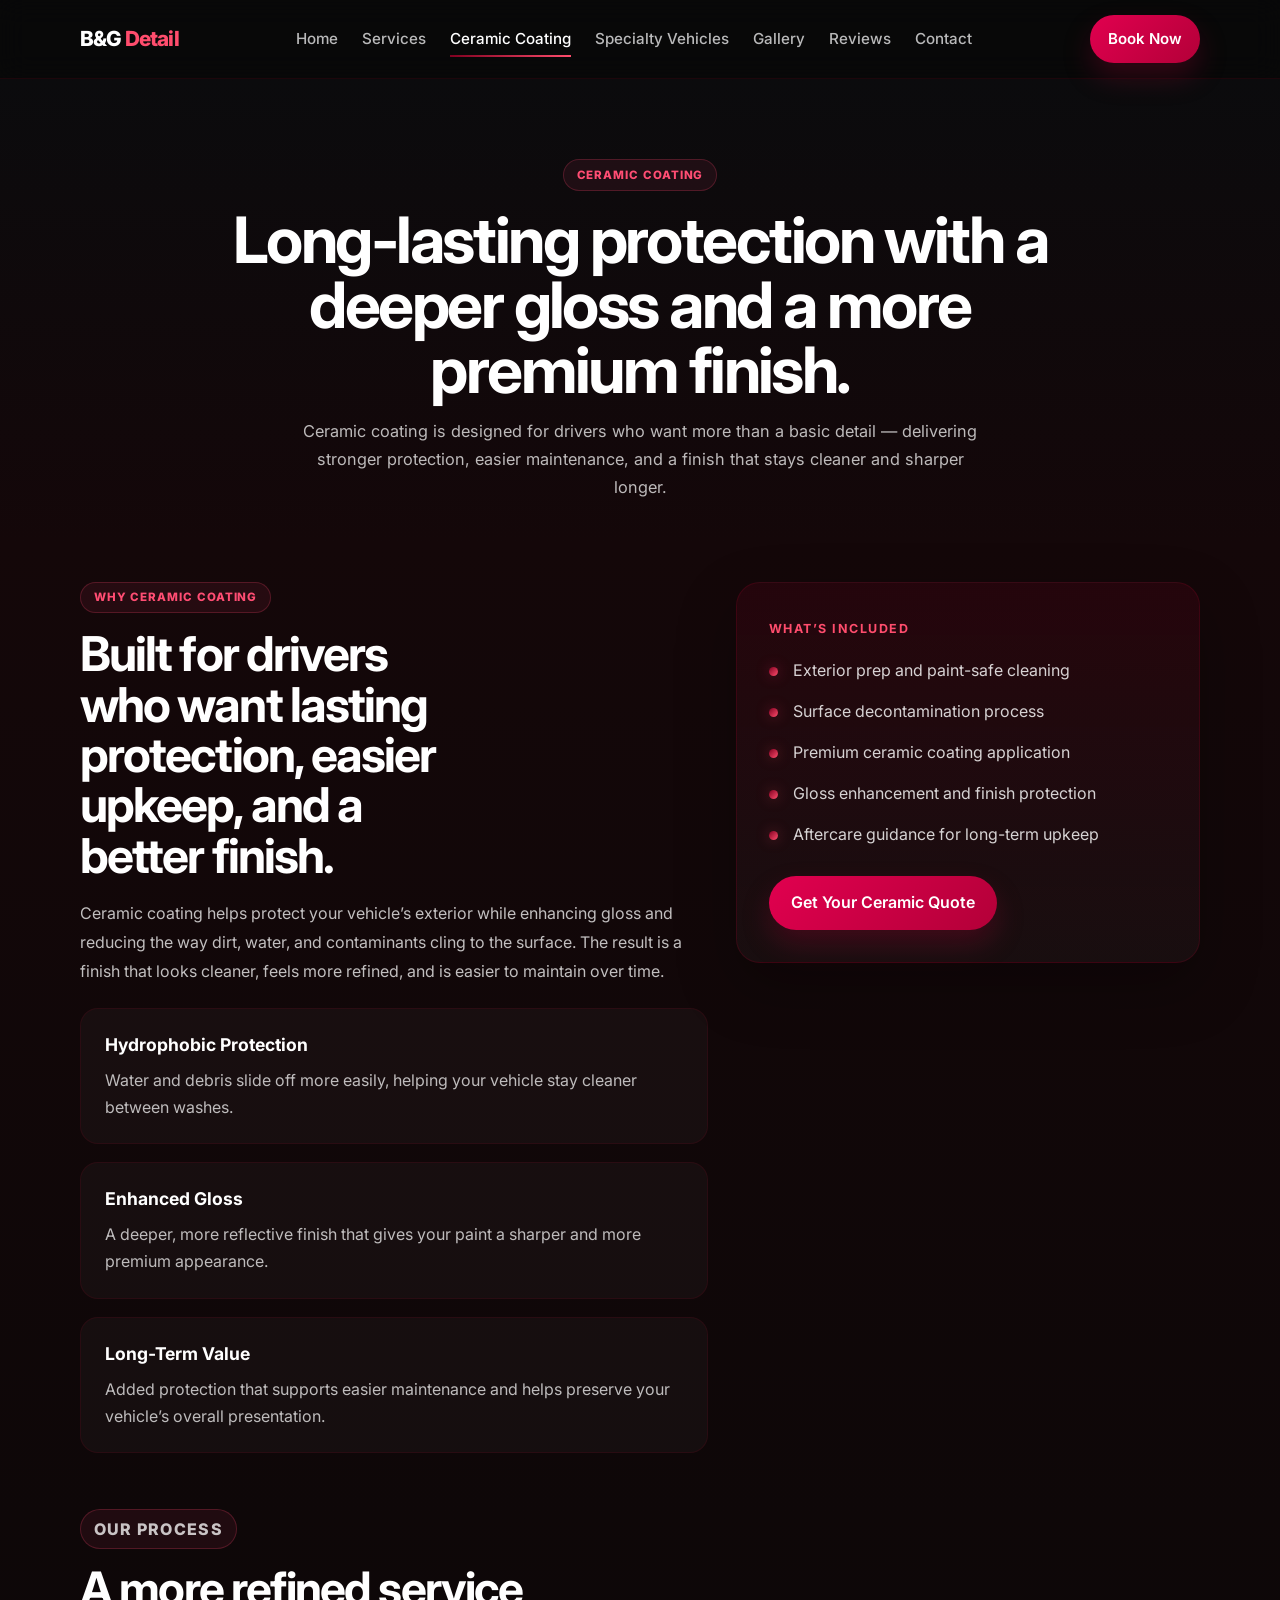
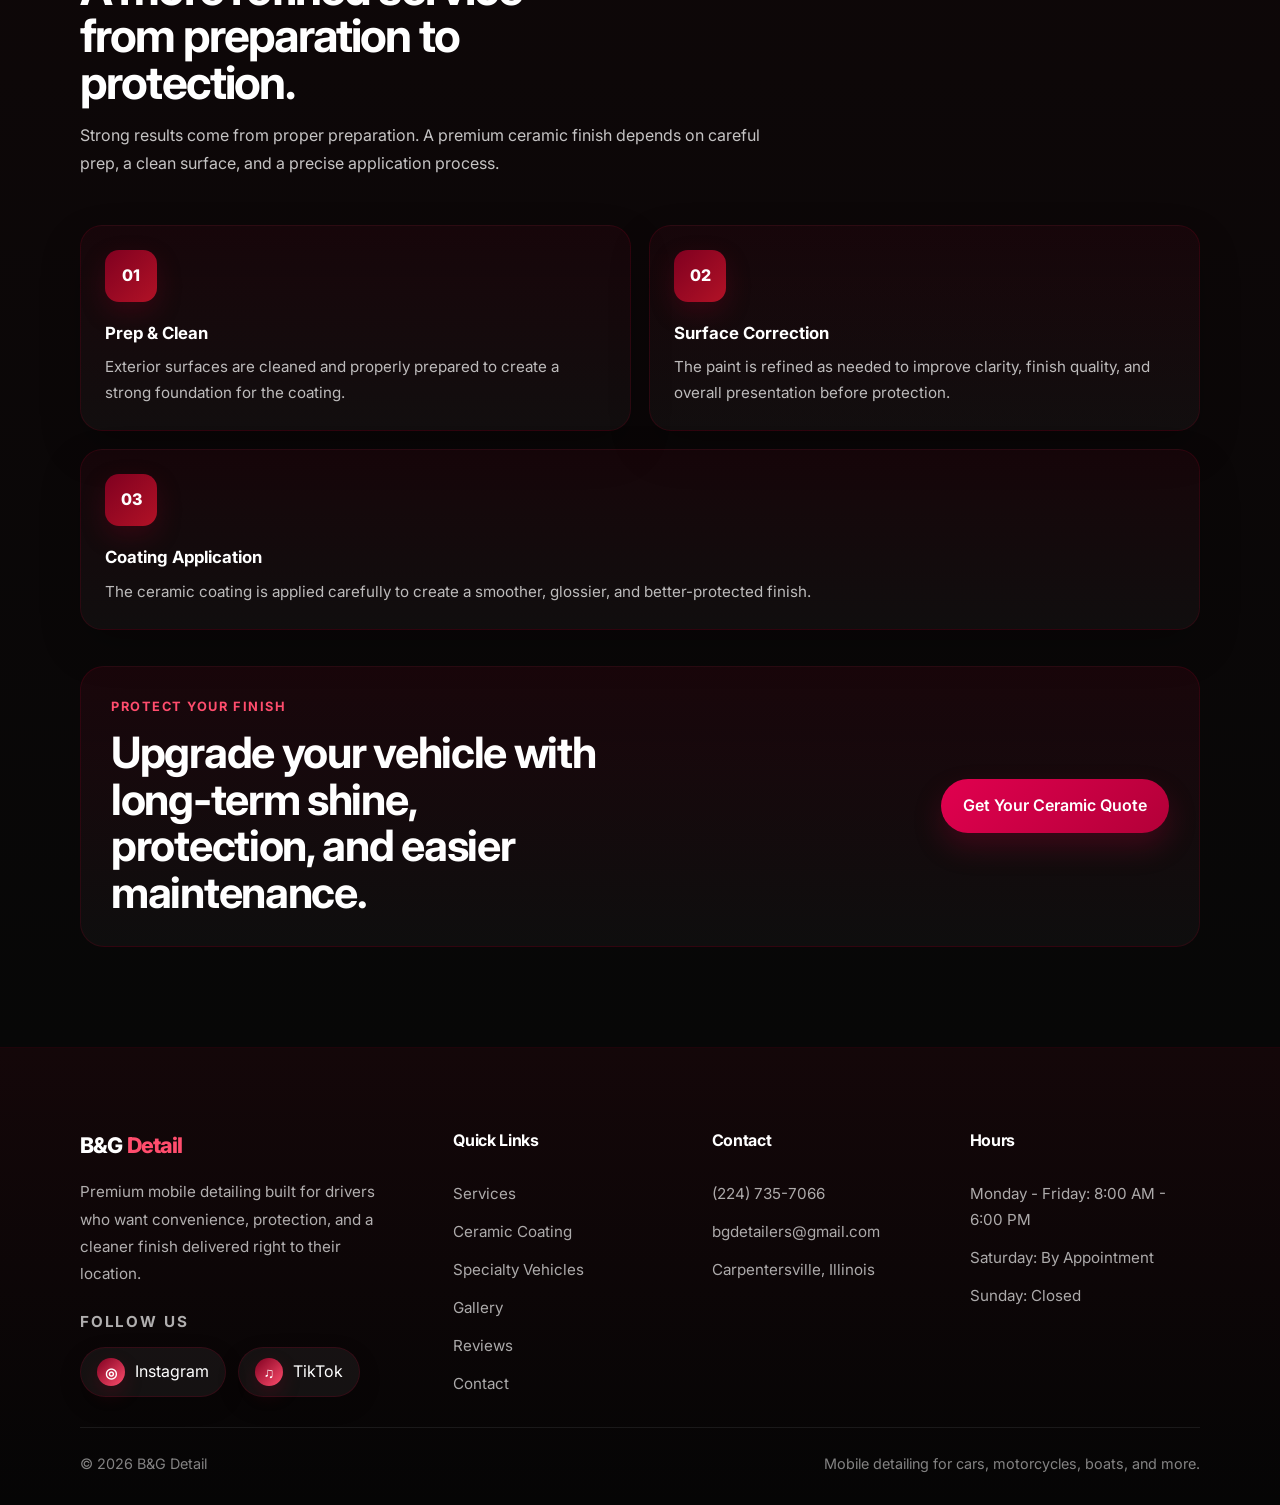
==== commit 1c768dcc: "Complete B&G Detail website updates" ====
--- a/ceramic-coating.html
+++ b/ceramic-coating.html
@@ -34,7 +34,7 @@
                 <a href="contact.html" class="btn btn-primary mobile-nav-cta">Book Now</a>
             </nav>
 
-            <a href="contact.html" class="btn btn-primary nav-cta">Book Now</a>
+            <a href="vehicle-type.html" class="btn btn-primary nav-cta">Book Now</a>
         </div>
     </header>
 
--- a/style.css
+++ b/style.css
@@ -680,104 +680,6 @@
 }
 
 /* =========================
-   BEFORE / AFTER SLIDER
-========================= */
-.before-after-slider-section {
-    padding: 100px 0;
-    background: linear-gradient(180deg, #070707 0%, #140709 100%);
-}
-
-.ba-slider-card {
-    padding: 28px;
-    border-radius: 24px;
-    background: linear-gradient(180deg, rgba(128, 0, 32, 0.1), rgba(255, 255, 255, 0.03));
-    border: 1px solid rgba(128, 0, 32, 0.22);
-    box-shadow: 0 18px 40px rgba(0, 0, 0, 0.22);
-}
-
-.ba-slider {
-    position: relative;
-    width: 100%;
-    height: 420px;
-    overflow: hidden;
-    border-radius: 22px;
-    margin-bottom: 20px;
-}
-
-.ba-image {
-    position: absolute;
-    inset: 0;
-    display: flex;
-    align-items: center;
-    justify-content: center;
-    font-size: 1.15rem;
-    font-weight: 700;
-    letter-spacing: 0.04em;
-    color: rgba(255, 255, 255, 0.82);
-}
-
-.ba-before {
-    background: linear-gradient(135deg, rgba(255, 255, 255, 0.05), rgba(0, 0, 0, 0.72));
-}
-
-.ba-after {
-    background: linear-gradient(135deg, rgba(128, 0, 32, 0.35), rgba(0, 0, 0, 0.72));
-    width: 50%;
-    overflow: hidden;
-}
-
-.ba-range {
-    position: absolute;
-    inset: 0;
-    width: 100%;
-    height: 100%;
-    opacity: 0;
-    cursor: ew-resize;
-    z-index: 3;
-}
-
-.ba-handle {
-    position: absolute;
-    top: 0;
-    bottom: 0;
-    left: 50%;
-    width: 4px;
-    background: #ffffff;
-    transform: translateX(-50%);
-    z-index: 2;
-}
-
-.ba-handle::before {
-    content: "↔";
-    position: absolute;
-    top: 50%;
-    left: 50%;
-    width: 46px;
-    height: 46px;
-    transform: translate(-50%, -50%);
-    border-radius: 999px;
-    background: linear-gradient(135deg, #800020, #ff4d6d);
-    color: #ffffff;
-    display: inline-flex;
-    align-items: center;
-    justify-content: center;
-    font-size: 1.1rem;
-    font-weight: 800;
-    box-shadow: 0 12px 24px rgba(128, 0, 32, 0.28);
-}
-
-.ba-copy h3 {
-    font-size: 1.35rem;
-    margin-bottom: 10px;
-    letter-spacing: -0.03em;
-}
-
-.ba-copy p {
-    color: rgba(255, 255, 255, 0.74);
-    line-height: 1.8;
-}
-
-/* =========================
    GALLERY
 ========================= */
 .gallery {
@@ -928,6 +830,10 @@
 }
 
 .faq-item {
+    width: 130%;
+    max-width: 1100px;
+    margin: 0 auto 16px;
+    padding: 3px 5px;
     border-radius: 22px;
     background: linear-gradient(180deg, rgba(128, 0, 32, 0.1), rgba(255, 255, 255, 0.03));
     border: 1px solid rgba(128, 0, 32, 0.22);
@@ -1605,62 +1511,181 @@
     background: linear-gradient(180deg, #140709 0%, #070707 100%);
 }
 
+/* =========================
+   LUXURY GALLERY GRID
+========================= */
+
 .gallery-page-grid {
     display: grid;
-    grid-template-columns: repeat(3, 1fr);
-    gap: 20px;
-}
-
+    grid-template-columns: 1.35fr 1fr 1fr;
+    grid-auto-rows: 280px;
+    gap: 16px;
+    align-items: stretch;
+}
+
+/* base card */
 .gallery-showcase-card {
+    display: flex;
     position: relative;
-    min-height: 280px;
     overflow: hidden;
-    border-radius: 24px;
-    border: 1px solid rgba(128, 0, 32, 0.22);
-    background: rgba(255, 255, 255, 0.03);
-    box-shadow: 0 20px 44px rgba(0, 0, 0, 0.22);
-}
-
-.gallery-showcase-card.large {
-    grid-column: span 2;
-    min-height: 360px;
-}
-
-.gallery-showcase-card.wide {
-    grid-column: span 2;
-    min-height: 250px;
-}
-
-.gallery-showcase-card .gallery-placeholder {
-    position: absolute;
-    inset: 0;
-}
-
+    border-radius: 18px;
+    border: 1px solid rgba(255, 70, 110, 0.14);
+    background: rgba(255, 255, 255, 0.02);
+    box-shadow: 0 14px 34px rgba(0, 0, 0, 0.22);
+    min-height: 0;
+}
+
+.gallery-showcase-card {
+    transition: transform 0.35s ease, box-shadow 0.35s ease;
+}
+
+.gallery-showcase-card:hover {
+    transform: translateY(-6px) scale(1.01);
+    box-shadow: 0 20px 60px rgba(0, 0, 0, 0.6);
+}
+
+.gallery-showcase-image img {
+    transition: transform 0.6s ease;
+}
+
+.gallery-showcase-card:hover img {
+    transform: scale(1.08);
+}
+
+.gallery-showcase-overlay {
+    background: linear-gradient(to top,
+            rgba(0, 0, 0, 0.85) 0%,
+            rgba(0, 0, 0, 0.4) 50%,
+            rgba(0, 0, 0, 0) 100%);
+}
+
+.gallery-showcase-image {
+    width: 100%;
+    height: 100%;
+    object-fit: cover;
+    display: block;
+    flex: 1;
+    transition: transform 0.45s ease;
+}
+
+.gallery-showcase-card:hover .gallery-showcase-image {
+    transform: scale(1.03);
+}
+
+/* overlays */
 .gallery-page-overlay {
     position: absolute;
-    left: 20px;
-    right: 20px;
-    bottom: 20px;
-    z-index: 2;
-    padding: 18px;
-    border-radius: 18px;
-    background: rgba(0, 0, 0, 0.42);
-    border: 1px solid rgba(255, 255, 255, 0.08);
-    backdrop-filter: blur(10px);
-    -webkit-backdrop-filter: blur(10px);
+    inset: auto 0 0 0;
+    padding: 1rem 1rem 0.95rem;
+    background: linear-gradient(to top, rgba(5, 5, 8, 0.92), rgba(5, 5, 8, 0.15), transparent);
+}
+
+.gallery-card-meta {
+    display: inline-block;
+    margin-bottom: 0.5rem;
+    padding: 0.34rem 0.62rem;
+    font-size: 0.62rem;
+    font-weight: 800;
+    letter-spacing: 0.08em;
+    text-transform: uppercase;
+    border-radius: 999px;
+    background: rgba(255, 255, 255, 0.14);
+    color: #ffffff;
 }
 
 .gallery-page-overlay h3 {
-    font-size: 1.1rem;
-    margin-bottom: 8px;
-    color: #ffffff;
-    letter-spacing: -0.02em;
+    margin: 0 0 0.3rem;
+    font-size: 1rem;
+    line-height: 1.2;
+    color: #ffffff;
 }
 
 .gallery-page-overlay p {
-    color: rgba(255, 255, 255, 0.74);
-    font-size: 0.94rem;
-    line-height: 1.7;
+    margin: 0;
+    font-size: 0.78rem;
+    line-height: 1.45;
+    color: rgba(255, 255, 255, 0.78);
+}
+
+/* LUXURY PLACEMENT */
+
+/* 1 - Bentley hero */
+.gallery-page-grid>.gallery-showcase-card:nth-child(1) {
+    grid-column: 1 / 3;
+    grid-row: 1 / 3;
+}
+
+/* 2 - Porsche tall feature */
+.gallery-page-grid>.gallery-showcase-card:nth-child(2) {
+    grid-column: 3 / 4;
+    grid-row: 1 / 3;
+}
+
+/* 3 - X6 */
+.gallery-page-grid>.gallery-showcase-card:nth-child(3) {
+    grid-column: 1 / 2;
+    grid-row: 3 / 4;
+}
+
+/* 4 - carpet lines / detail finish */
+.gallery-page-grid>.gallery-showcase-card:nth-child(4) {
+    grid-column: 2 / 3;
+    grid-row: 3 / 4;
+}
+
+/* 5 - motorcycle taller */
+.gallery-page-grid>.gallery-showcase-card:nth-child(5) {
+    grid-column: 1 / 2;
+    grid-row: 4 / 6;
+}
+
+/* 6 - wheel taller but not ridiculous */
+.gallery-page-grid>.gallery-showcase-card:nth-child(6) {
+    grid-column: 2 / 3;
+    grid-row: 4 / 6;
+}
+
+/* image crop tuning */
+.gallery-page-grid>.gallery-showcase-card:nth-child(1) .gallery-showcase-image {
+    object-position: center;
+}
+
+.gallery-page-grid>.gallery-showcase-card:nth-child(2) .gallery-showcase-image {
+    object-position: center;
+}
+
+.gallery-page-grid>.gallery-showcase-card:nth-child(5) .gallery-showcase-image {
+    object-position: center 18%;
+}
+
+.gallery-page-grid>.gallery-showcase-card:nth-child(6) .gallery-showcase-image {
+    object-position: center;
+}
+
+/* mobile */
+@media (max-width: 900px) {
+    .gallery-page-grid {
+        grid-template-columns: 1fr;
+        grid-auto-rows: 260px;
+    }
+
+    .gallery-page-grid>.gallery-showcase-card:nth-child(1),
+    .gallery-page-grid>.gallery-showcase-card:nth-child(2),
+    .gallery-page-grid>.gallery-showcase-card:nth-child(3),
+    .gallery-page-grid>.gallery-showcase-card:nth-child(4),
+    .gallery-page-grid>.gallery-showcase-card:nth-child(5),
+    .gallery-page-grid>.gallery-showcase-card:nth-child(6) {
+        grid-column: auto;
+        grid-row: auto;
+    }
+
+    .gallery-page-overlay h3 {
+        font-size: 0.95rem;
+    }
+
+    .gallery-page-overlay p {
+        font-size: 0.76rem;
+    }
 }
 
 .gallery-page-cta {
@@ -2669,7 +2694,7 @@
     .gallery-card.wide,
     .gallery-showcase-card.large,
     .gallery-showcase-card.wide {
-        grid-column: span 2;
+        grid-column: span 1;
     }
 
     .featured-pricing {
@@ -3606,25 +3631,30 @@
 
 .ba-label {
     position: absolute;
-    top: 16px;
-    z-index: 4;
-    padding: 8px 12px;
+    top: 14px;
+    z-index: 6;
+    padding: 6px 10px;
     border-radius: 999px;
-    background: rgba(8, 8, 10, 0.6);
+    background: rgba(28, 28, 34, 0.84);
     border: 1px solid rgba(255, 255, 255, 0.12);
-    color: #ffffff;
-    font-size: 0.74rem;
-    font-weight: 700;
-    letter-spacing: 0.08em;
+    color: transparent;
+    font-size: 0.66rem;
+    font-weight: 800;
+    letter-spacing: 0.04em;
+    line-height: 1;
     text-transform: uppercase;
+    width: auto;
+    min-width: 0;
 }
 
 .ba-label-left {
-    left: 16px;
+    left: 14px;
+    right: auto;
 }
 
 .ba-label-right {
-    right: 16px;
+    right: 14px;
+    left: auto;
 }
 
 .ba-content {
@@ -5283,4 +5313,4864 @@
     .pricing-block:last-child .pricing-block-image img {
         height: 190px;
     }
+}
+
+.hero-split {
+    display: grid;
+    grid-template-columns: 1.05fr 0.95fr;
+    gap: 2.25rem;
+    align-items: center;
+}
+
+.hero img {
+    border-radius: 20px;
+    box-shadow: 0 25px 60px rgba(0, 0, 0, 0.5);
+    transform: perspective(1000px) rotateX(2deg) rotateY(-2deg);
+}
+
+.hero-copy {
+    max-width: 760px;
+}
+
+.hero-trust-upgrade {
+    margin-top: 1.4rem;
+}
+
+.hero-visual {
+    display: grid;
+    gap: 1rem;
+}
+
+.hero-visual-main img {
+    width: 100%;
+    height: 540px;
+    object-fit: cover;
+    object-position: center;
+    display: block;
+}
+
+.hero-visual-main {
+    border-radius: 26px;
+    overflow: hidden;
+    border: 1px solid rgba(255, 255, 255, 0.08);
+    box-shadow: 0 20px 48px rgba(0, 0, 0, 0.24);
+}
+
+.hero-visual-stack {
+    display: grid;
+    grid-template-columns: repeat(3, minmax(0, 1fr));
+    gap: 0.8rem;
+}
+
+.hero-mini-card {
+    padding: 1rem;
+    border-radius: 16px;
+    background: linear-gradient(180deg, rgba(255, 255, 255, 0.03), rgba(255, 255, 255, 0.015));
+    border: 1px solid rgba(255, 255, 255, 0.08);
+}
+
+.hero-mini-card span {
+    display: block;
+    margin-bottom: 0.35rem;
+    color: #ff4d73;
+    font-size: 0.78rem;
+    font-weight: 700;
+    letter-spacing: 0.06em;
+    text-transform: uppercase;
+}
+
+.hero-mini-card strong {
+    font-size: 0.92rem;
+    line-height: 1.45;
+}
+
+.pricing-micro-proof {
+    text-align: center;
+    margin-top: 1.2rem;
+    color: rgba(255, 255, 255, 0.72);
+    font-size: 0.92rem;
+    line-height: 1.6;
+}
+
+.before-after-slider-section .ba-slider-card {
+    max-width: 980px;
+    margin: 0 auto;
+    overflow: hidden;
+    border-radius: 26px;
+    background: linear-gradient(180deg, rgba(255, 255, 255, 0.03), rgba(255, 255, 255, 0.015));
+    border: 1px solid rgba(255, 70, 110, 0.14);
+}
+
+.before-after-slider .ba-slider {
+    position: relative;
+    aspect-ratio: 16 / 9;
+    overflow: hidden;
+}
+
+.before-after-slider-section .ba-img {
+    width: 100%;
+    height: 100%;
+    object-fit: cover;
+    display: block;
+}
+
+.before-after-slider-section .ba-after-wrap {
+    position: absolute;
+    top: 0;
+    left: 0;
+    width: 50%;
+    height: 100%;
+    overflow: hidden;
+}
+
+.before-after-slider-section .ba-range {
+    position: absolute;
+    inset: 0;
+    width: 100%;
+    height: 100%;
+    opacity: 0;
+    cursor: ew-resize;
+    z-index: 3;
+}
+
+.before-after-slider-section .ba-handle {
+    position: absolute;
+    top: 0;
+    left: 50%;
+    width: 2px;
+    height: 100%;
+    background: rgba(255, 255, 255, 0.82);
+    transform: translatex(-50%);
+    z-index: 2;
+}
+
+.before-after-slider-section .ba-handle span {
+    position: absolute;
+    top: 50%;
+    left: 50%;
+    width: 54px;
+    height: 54px;
+    border-radius: 999px;
+    background: linear-gradient(135deg, #e1004f, #b30038);
+    transform: translate(-50%, -50%);
+    box-shadow: 0 14px 30px rgba(179, 0, 56, 0.28);
+}
+
+.before-after-slider-section .ba-handle span::before,
+.before-after-slider-section .ba-handle span::after {
+    content: "";
+    position: absolute;
+    top: 50%;
+    width: 10px;
+    height: 10px;
+    border-top: 2px solid #fff;
+    border-right: 2px solid #fff;
+}
+
+.before-after-slider-section .ba-handle span::before {
+    left: 16px;
+    transform: translateY(-50%) rotate(45deg);
+}
+
+.before-after-slider-section .ba-label {
+    position: absolute;
+    top: 16px;
+    z-index: 2;
+    padding: 0.45rem 0.75rem;
+    border-radius: 999px;
+    background: rgba(20, 20, 24, 0.72);
+    color: #fff;
+    font-size: 0.75rem;
+    font-weight: 700;
+    text-transform: uppercase;
+    letter-spacing: 0.05em;
+}
+
+.before-after-slider-section .ba-label-left {
+    left: 16px;
+}
+
+.before-after-slider-section .ba-label-right {
+    right: 16px;
+}
+
+.before-after-slider-section .ba-copy {
+    padding: 1.35rem 1.4rem 1.5rem;
+}
+
+.gallery-card {
+    position: relative;
+    overflow: hidden;
+}
+
+.gallery-card img {
+    width: 100%;
+    height: 100%;
+    object-fit: cover;
+    display: block;
+    transition: transform 0.35s ease;
+}
+
+.gallery-card:hover img {
+    transform: scale(1.04);
+}
+
+.gallery-overlay {
+    position: absolute;
+    inset: auto 14px 14px 14px;
+    z-index: 2;
+}
+
+.gallery-overlay span {
+    display: inline-flex;
+    padding: 0.65rem 1rem;
+    border-radius: 999px;
+    background: rgba(225, 0, 79, 0.9);
+    color: #fff;
+    font-weight: 700;
+    font-size: 0.88rem;
+    box-shadow: 0 10px 24px rgba(179, 0, 56, 0.2);
+}
+
+.gallery-card.wide img {
+    object-fit: contain;
+    background: linear-gradient(180deg, rgba(10, 10, 10, 1), rgba(8, 8, 12, 1));
+    padding: 1.4rem;
+}
+
+@media (max-width: 1100px) {
+    .hero-split {
+        grid-template-columns: 1fr;
+    }
+
+    .hero-visual-main img {
+        height: 420px;
+    }
+}
+
+@media (max-width: 768px) {
+    .hero-visual-stack {
+        grid-template-columns: 1fr;
+    }
+
+    .hero-visual-main img {
+        height: 300px;
+    }
+
+    .before-after-slider-section .ba-slider {
+        aspect-ratio: 1 / 1;
+    }
+}
+
+/* =========================================
+   HOMEPAGE FINAL CLEANUP OVERRIDES
+   Paste at very bottom of style.css
+========================================= */
+
+/* HERO: cleaner flow */
+.hero {
+    min-height: auto;
+    padding: 120px 0 72px;
+    background:
+        linear-gradient(rgba(10, 0, 0, 0.74), rgba(0, 0, 0, 0.86)),
+        radial-gradient(circle at top right, rgba(128, 0, 32, 0.18), transparent 28%),
+        radial-gradient(circle at bottom left, rgba(255, 255, 255, 0.03), transparent 24%);
+}
+
+.hero-content.hero-split {
+    display: grid;
+    grid-template-columns: 1.02fr 0.98fr;
+    gap: 2.6rem;
+    align-items: center;
+    max-width: none;
+}
+
+.hero-copy {
+    max-width: 720px;
+}
+
+.hero h1 {
+    max-width: 11ch;
+    margin-bottom: 1rem;
+    font-size: clamp(2.9rem, 6vw, 5.1rem);
+    line-height: 0.96;
+    letter-spacing: -0.05em;
+}
+
+.hero-subtext {
+    max-width: 620px;
+    margin-bottom: 1.4rem;
+    font-size: 1rem;
+    line-height: 1.75;
+}
+
+.hero-buttons {
+    margin-bottom: 1.35rem;
+}
+
+/* keep only the top trust row feeling intentional */
+.hero-proof-row,
+.hero-trust-upgrade,
+.trust-bar {
+    display: grid;
+    grid-template-columns: repeat(3, minmax(0, 1fr));
+    gap: 0.85rem;
+    margin-top: 0;
+}
+
+.hero-proof-item,
+.trust-bar-item {
+    padding: 0.95rem 1rem;
+    border-radius: 16px;
+    background: linear-gradient(180deg, rgba(255, 255, 255, 0.035), rgba(255, 255, 255, 0.015));
+    border: 1px solid rgba(255, 70, 110, 0.14);
+    box-shadow: 0 10px 24px rgba(0, 0, 0, 0.14);
+}
+
+.hero-proof-item strong,
+.trust-bar-item strong {
+    display: block;
+    margin-bottom: 0.3rem;
+    font-size: 0.94rem;
+}
+
+.hero-proof-item span,
+.trust-bar-item span {
+    color: rgba(255, 255, 255, 0.72);
+    font-size: 0.87rem;
+    line-height: 1.45;
+}
+
+/* HERO IMAGE: make it premium, not dropped in */
+.hero-visual {
+    display: block;
+}
+
+.hero-visual-main {
+    position: relative;
+    border-radius: 28px;
+    overflow: hidden;
+    border: 1px solid rgba(255, 255, 255, 0.08);
+    box-shadow: 0 30px 70px rgba(0, 0, 0, 0.34);
+}
+
+.hero-visual-main::after {
+    content: "";
+    position: absolute;
+    inset: auto 10% -18px 10%;
+    height: 46px;
+    background: rgba(255, 77, 109, 0.16);
+    filter: blur(28px);
+    z-index: -1;
+}
+
+.hero-visual-main img {
+    width: 100%;
+    height: 520px;
+    object-fit: cover;
+    object-position: center;
+    display: block;
+}
+
+/* hide the extra mini cards under image - they clutter the top */
+.hero-visual-stack,
+.hero-mini-card {
+    display: none !important;
+}
+
+/* add a cleaner image label */
+.hero-visual-main::before {
+    content: "Real Client Result";
+    position: absolute;
+    top: 16px;
+    left: 16px;
+    z-index: 2;
+    padding: 0.55rem 0.9rem;
+    border-radius: 999px;
+    background: rgba(12, 12, 18, 0.74);
+    border: 1px solid rgba(255, 255, 255, 0.1);
+    color: #ffffff;
+    font-size: 0.78rem;
+    font-weight: 700;
+    letter-spacing: 0.04em;
+    backdrop-filter: blur(10px);
+}
+
+/* SERVICES CTA */
+.services-cta {
+    margin-top: 2rem;
+    padding: 1.15rem 1.35rem;
+    border-radius: 18px;
+}
+
+/* PRICING: tighten CTA overload visually */
+.pricing-card .btn {
+    width: auto;
+}
+
+.pricing-card .btn-secondary {
+    opacity: 0.92;
+}
+
+.pricing-micro-proof {
+    text-align: center;
+    margin-top: 1rem;
+    color: rgba(255, 255, 255, 0.68);
+    font-size: 0.92rem;
+    line-height: 1.6;
+}
+
+/* WHY CHOOSE: better balance */
+.why-choose-grid {
+    align-items: start;
+    gap: 2rem;
+}
+
+.why-card-inner {
+    padding: 2rem;
+}
+
+.why-choose-card {
+    position: sticky;
+    top: 110px;
+}
+
+/* BEFORE / AFTER */
+.before-after-slider-section .section-heading {
+    margin-bottom: 2rem;
+}
+
+.before-after-slider-section .ba-slider-card {
+    max-width: 980px;
+    margin: 0 auto;
+    border-radius: 26px;
+    overflow: hidden;
+    background: linear-gradient(180deg, rgba(255, 255, 255, 0.03), rgba(255, 255, 255, 0.015));
+    border: 1px solid rgba(255, 70, 110, 0.14);
+}
+
+.before-after-slider-section .ba-slider {
+    aspect-ratio: 16 / 9;
+    height: auto;
+    margin-bottom: 0;
+}
+
+.before-after-slider-section .ba-img {
+    width: 100%;
+    height: 100%;
+    object-fit: cover;
+    display: block;
+}
+
+.before-after-slider-section .ba-after-wrap {
+    position: absolute;
+    top: 0;
+    left: 0;
+    width: 50%;
+    height: 100%;
+    overflow: hidden;
+}
+
+.before-after-slider-section .ba-range {
+    position: absolute;
+    inset: 0;
+    width: 100%;
+    height: 100%;
+    opacity: 0;
+    cursor: ew-resize;
+    z-index: 3;
+}
+
+.before-after-slider-section .ba-handle {
+    position: absolute;
+    top: 0;
+    left: 50%;
+    width: 2px;
+    height: 100%;
+    background: rgba(255, 255, 255, 0.84);
+    transform: translateX(-50%);
+    z-index: 2;
+}
+
+.before-after-slider-section .ba-handle::before {
+    content: "↔";
+    position: absolute;
+    top: 50%;
+    left: 50%;
+    width: 54px;
+    height: 54px;
+    transform: translate(-50%, -50%);
+    border-radius: 999px;
+    background: linear-gradient(135deg, #800020, #ff4d6d);
+    color: #ffffff;
+    display: inline-flex;
+    align-items: center;
+    justify-content: center;
+    font-size: 1.08rem;
+    font-weight: 800;
+    box-shadow: 0 14px 28px rgba(128, 0, 32, 0.28);
+}
+
+.before-after-slider-section .ba-copy {
+    padding: 1.2rem 1.35rem 1.4rem;
+}
+
+/* GALLERY: make last card feel real, not placeholder */
+.gallery-grid {
+    align-items: stretch;
+}
+
+.gallery-card {
+    border-radius: 22px;
+}
+
+.gallery-card img {
+    width: 100%;
+    height: 100%;
+    object-fit: cover;
+    transition: transform 0.35s ease;
+}
+
+.gallery-card:hover img {
+    transform: scale(1.04);
+}
+
+.gallery-card.wide img {
+    object-fit: cover;
+    object-position: center;
+    padding: 0;
+    background: none;
+}
+
+.gallery-overlay span {
+    background: rgba(225, 0, 79, 0.9);
+    border: 1px solid rgba(255, 255, 255, 0.08);
+    box-shadow: 0 10px 24px rgba(179, 0, 56, 0.2);
+}
+
+/* TESTIMONIALS */
+.testimonial-card {
+    transition: transform 0.25s ease, box-shadow 0.25s ease, border-color 0.25s ease;
+}
+
+.testimonial-card:hover {
+    transform: translateY(-5px);
+    box-shadow: 0 22px 46px rgba(0, 0, 0, 0.24);
+    border-color: rgba(255, 70, 110, 0.28);
+}
+
+/* FAQ */
+.faq-grid {
+    max-width: 920px;
+}
+
+/* FINAL CTA + CONTACT spacing */
+.final-cta-card {
+    max-width: 980px;
+    margin: 0 auto;
+}
+
+.contact-wrap {
+    align-items: start;
+    gap: 2.2rem;
+}
+
+.contact-card {
+    max-width: 520px;
+    margin-left: auto;
+}
+
+.contact-form .btn {
+    width: 100%;
+}
+
+/* MOBILE */
+@media (max-width: 1100px) {
+    .hero-content.hero-split {
+        grid-template-columns: 1fr;
+        gap: 2rem;
+    }
+
+    .hero-visual-main img {
+        height: 420px;
+    }
+
+    .why-choose-card {
+        position: static;
+    }
+}
+
+@media (max-width: 768px) {
+    .hero {
+        padding: 108px 0 64px;
+    }
+
+    .hero h1 {
+        font-size: clamp(2.6rem, 11vw, 4.1rem);
+        max-width: 10ch;
+    }
+
+    .hero-proof-row,
+    .hero-trust-upgrade,
+    .trust-bar {
+        grid-template-columns: 1fr;
+    }
+
+    .hero-visual-main img {
+        height: 300px;
+        border-radius: 22px;
+    }
+
+    .hero-visual-main {
+        border-radius: 22px;
+    }
+
+    .services-cta,
+    .final-cta-actions {
+        flex-direction: column;
+        align-items: stretch;
+        text-align: center;
+    }
+
+    .before-after-slider-section .ba-slider {
+        aspect-ratio: 1 / 1;
+    }
+}
+
+/* =========================================
+   HOMEPAGE FINAL OVERRIDES
+========================================= */
+
+/* HERO - Porsche text underneath */
+.hero-image-wrap .hero-result-copy {
+    margin-top: 12px;
+    max-width: 410px;
+    padding-right: 6px;
+}
+
+.hero-image-wrap .hero-result-copy strong {
+    display: block;
+    margin-bottom: 4px;
+    font-size: 0.98rem;
+    line-height: 1.2;
+    letter-spacing: -0.02em;
+    color: #ffffff;
+}
+
+.hero-image-wrap .hero-result-copy span {
+    display: block;
+    max-width: 34ch;
+    font-size: 0.94rem;
+    line-height: 1.65;
+    color: rgba(255, 255, 255, 0.74);
+}
+
+/* BEFORE / AFTER - remove eyebrow pill above heading */
+.before-after-slider-section .section-eyebrow {
+    display: none;
+}
+
+/* BEFORE / AFTER - tighter top labels */
+.before-after-slider-section .ba-label {
+    min-width: 0;
+    width: auto;
+    padding: 7px 13px;
+    border-radius: 999px;
+    background: rgba(28, 28, 34, 0.84);
+    font-size: 0.68rem;
+    font-weight: 800;
+    line-height: 1;
+    letter-spacing: 0.04em;
+    text-transform: uppercase;
+    z-index: 6;
+}
+
+/* BEFORE / AFTER - keep only the center bubble, no extra oval */
+.before-after-slider-section .ba-handle {
+    width: 2px;
+    background: rgba(255, 255, 255, 0.88);
+    z-index: 5;
+}
+
+.before-after-slider-section .ba-handle::before,
+.before-after-slider-section .ba-handle::after {
+    content: none !important;
+    display: none !important;
+}
+
+.before-after-slider-section .ba-handle span {
+    position: absolute;
+    top: 50%;
+    left: 50%;
+    width: 52px;
+    height: 52px;
+    transform: translate(-50%, -50%);
+    border-radius: 999px;
+    background: linear-gradient(135deg, #c4004b, #ff1f6a);
+    display: flex;
+    align-items: center;
+    justify-content: center;
+    box-shadow: 0 14px 28px rgba(196, 0, 75, 0.28);
+    z-index: 6;
+    font-size: 0;
+}
+
+.before-after-slider-section .ba-handle span::before,
+.before-after-slider-section .ba-handle span::after {
+    content: "";
+    position: absolute;
+    top: 50%;
+    width: 8px;
+    height: 8px;
+    border-top: 2px solid #ffffff;
+    border-right: 2px solid #ffffff;
+}
+
+.before-after-slider-section .ba-handle span::before {
+    left: 15px;
+    transform: translateY(-50%) rotate(225deg);
+}
+
+.before-after-slider-section .ba-handle span::after {
+    right: 15px;
+    transform: translateY(-50%) rotate(45deg);
+}
+
+/* GALLERY - fully control layout without :has() */
+.gallery .gallery-grid {
+    display: grid;
+    grid-template-columns: 1.3fr 1.3fr 1fr;
+    grid-template-rows: 210px 210px 210px 210px;
+    gap: 24px;
+    align-items: stretch;
+}
+
+/* 1: big exterior */
+.gallery .gallery-grid>.gallery-card:nth-child(1) {
+    grid-column: 1 / 3;
+    grid-row: 1 / 3;
+    height: auto;
+}
+
+/* 2: interior refresh */
+.gallery .gallery-grid>.gallery-card:nth-child(2) {
+    grid-column: 3 / 4;
+    grid-row: 1 / 2;
+    height: auto;
+}
+
+/* 3: premium finish */
+.gallery .gallery-grid>.gallery-card:nth-child(3) {
+    grid-column: 3 / 4;
+    grid-row: 2 / 3;
+    height: auto;
+}
+
+/* 4: motorcycle vertical */
+.gallery .gallery-grid>.gallery-card:nth-child(4) {
+    grid-column: 1 / 2;
+    grid-row: 3 / 5;
+    height: auto;
+}
+
+/* 5: tire vertical */
+.gallery .gallery-grid>.gallery-card:nth-child(5) {
+    grid-column: 2 / 3;
+    grid-row: 3 / 5;
+    height: auto;
+}
+
+/* spacing + crops */
+.gallery .gallery-card {
+    overflow: hidden;
+    border-radius: 22px;
+}
+
+.gallery .gallery-card img {
+    width: 100%;
+    height: 100%;
+    object-fit: cover;
+}
+
+.gallery .gallery-grid>.gallery-card:nth-child(4) img {
+    object-position: center 16%;
+}
+
+.gallery .gallery-grid>.gallery-card:nth-child(5) img {
+    object-position: center;
+}
+
+.gallery .gallery-overlay {
+    left: 16px;
+    bottom: 16px;
+}
+
+.gallery .gallery-overlay span {
+    padding: 11px 16px;
+    font-size: 0.86rem;
+    white-space: nowrap;
+}
+
+/* mobile */
+@media (max-width: 900px) {
+    .hero-image-wrap .hero-result-copy {
+        max-width: 100%;
+    }
+
+    .gallery .gallery-grid {
+        grid-template-columns: 1fr;
+        grid-template-rows: auto;
+        gap: 18px;
+    }
+
+    .gallery .gallery-grid>.gallery-card:nth-child(1),
+    .gallery .gallery-grid>.gallery-card:nth-child(2),
+    .gallery .gallery-grid>.gallery-card:nth-child(3),
+    .gallery .gallery-grid>.gallery-card:nth-child(4),
+    .gallery .gallery-grid>.gallery-card:nth-child(5) {
+        grid-column: auto;
+        grid-row: auto;
+        height: 260px;
+    }
+}
+
+/* =========================================
+   HOMEPAGE FINAL CLEAN FIXES
+========================================= */
+
+/* HERO */
+.hero-content.hero-split {
+    grid-template-columns: 1.05fr 0.95fr;
+    gap: 2.8rem;
+    align-items: center;
+}
+
+.hero-image-wrap {
+    max-width: 520px;
+    margin-left: auto;
+}
+
+.hero-main-image {
+    width: 100%;
+    height: 570px;
+    object-fit: cover;
+    object-position: center;
+    border-radius: 26px;
+    box-shadow: 0 24px 60px rgba(0, 0, 0, 0.28);
+}
+
+.hero-image-wrap .hero-result-copy {
+    margin-top: 14px;
+    max-width: 420px;
+    padding-right: 6px;
+}
+
+.hero-image-wrap .hero-result-copy strong {
+    display: block;
+    margin-bottom: 5px;
+    font-size: 1rem;
+    line-height: 1.2;
+    letter-spacing: -0.02em;
+    color: #ffffff;
+}
+
+.hero-image-wrap .hero-result-copy span {
+    display: block;
+    max-width: 34ch;
+    font-size: 0.94rem;
+    line-height: 1.65;
+    color: rgba(255, 255, 255, 0.74);
+}
+
+/* BEFORE / AFTER */
+.before-after-slider-section .section-eyebrow {
+    display: none;
+}
+
+.before-after-slider-section .ba-label {
+    min-width: 0;
+    width: auto;
+    padding: 7px 13px;
+    border-radius: 999px;
+    background: rgba(28, 28, 34, 0.84);
+    font-size: 0.68rem;
+    font-weight: 800;
+    line-height: 1;
+    letter-spacing: 0.04em;
+    text-transform: uppercase;
+    z-index: 6;
+}
+
+.before-after-slider-section .ba-handle {
+    width: 2px;
+    background: rgba(255, 255, 255, 0.88);
+    z-index: 5;
+}
+
+.before-after-slider-section .ba-handle::before,
+.before-after-slider-section .ba-handle::after {
+    content: none !important;
+    display: none !important;
+}
+
+.before-after-slider-section .ba-handle span {
+    position: absolute;
+    top: 50%;
+    left: 50%;
+    width: 52px;
+    height: 52px;
+    transform: translate(-50%, -50%);
+    border-radius: 999px;
+    background: linear-gradient(135deg, #c4004b, #ff1f6a);
+    display: flex;
+    align-items: center;
+    justify-content: center;
+    box-shadow: 0 14px 28px rgba(196, 0, 75, 0.28);
+    z-index: 6;
+    font-size: 0;
+}
+
+.before-after-slider-section .ba-handle span::before,
+.before-after-slider-section .ba-handle span::after {
+    content: "";
+    position: absolute;
+    top: 50%;
+    width: 8px;
+    height: 8px;
+    border-top: 2px solid #ffffff;
+    border-right: 2px solid #ffffff;
+}
+
+.before-after-slider-section .ba-handle span::before {
+    left: 15px;
+    transform: translateY(-50%) rotate(225deg);
+}
+
+.before-after-slider-section .ba-handle span::after {
+    right: 15px;
+    transform: translateY(-50%) rotate(45deg);
+}
+
+/* CONTACT / BOOK YOUR DETAIL */
+.contact-wrap {
+    display: grid;
+    grid-template-columns: 1fr 1.22fr;
+    gap: 3rem;
+    align-items: start;
+}
+
+.contact-content {
+    max-width: 600px;
+}
+
+.contact-card {
+    width: 100%;
+    max-width: 700px;
+    margin-left: auto;
+    padding: 2rem;
+    border-radius: 26px;
+}
+
+.contact-form input,
+.contact-form textarea {
+    width: 100%;
+}
+
+.contact-form textarea {
+    min-height: 160px;
+}
+
+.contact-form .btn {
+    width: 100%;
+}
+
+/* MOBILE */
+@media (max-width: 1100px) {
+
+    .hero-content.hero-split,
+    .contact-wrap {
+        grid-template-columns: 1fr;
+        gap: 2rem;
+    }
+
+    .hero-image-wrap,
+    .contact-card {
+        max-width: 100%;
+        margin-left: 0;
+    }
+
+    .hero-main-image {
+        height: 420px;
+    }
+}
+
+@media (max-width: 768px) {
+    .hero-main-image {
+        height: 320px;
+    }
+
+    .hero-image-wrap .hero-result-copy {
+        max-width: 100%;
+    }
+}
+
+/* FINAL HOMEPAGE FIXES */
+
+/* HERO */
+.hero-content.hero-split {
+    display: grid;
+    grid-template-columns: 1.05fr 0.95fr;
+    gap: 2.8rem;
+    align-items: center;
+}
+
+.hero-image-wrap {
+    max-width: 520px;
+    margin-left: auto;
+}
+
+.hero-main-image {
+    width: 100%;
+    height: 570px;
+    object-fit: cover;
+    border-radius: 26px;
+}
+
+.hero-result-copy {
+    margin-top: 14px;
+    max-width: 420px;
+    padding-right: 6px;
+}
+
+.hero-result-copy strong {
+    display: block;
+    margin-bottom: 5px;
+    font-size: 1rem;
+    line-height: 1.2;
+    letter-spacing: -0.02em;
+    color: #ffffff;
+}
+
+.hero-result-copy span {
+    display: block;
+    max-width: 34ch;
+    font-size: 0.94rem;
+    line-height: 1.65;
+    color: rgba(255, 255, 255, 0.74);
+}
+
+/* BEFORE / AFTER */
+.ba-handle::before,
+.ba-handle::after {
+    display: none !important;
+}
+
+.ba-handle span {
+    width: 52px;
+    height: 52px;
+    border-radius: 999px;
+    background: linear-gradient(135deg, #c4004b, #ff1f6a);
+    display: flex;
+    align-items: center;
+    justify-content: center;
+}
+
+/* LABEL FIX */
+.ba-label {
+    width: auto;
+    padding: 6px 12px;
+}
+
+/* CONTACT */
+.contact-wrap {
+    display: grid;
+    grid-template-columns: 1fr 1.22fr;
+    gap: 3rem;
+    align-items: start;
+}
+
+.contact-card {
+    width: 100%;
+    max-width: 700px;
+    margin-left: auto;
+    padding: 2rem;
+    border-radius: 26px;
+}
+
+/* FINAL HOME SLIDER LABEL FIX */
+.ba-label {
+    position: absolute;
+    top: 14px;
+    z-index: 6;
+    padding: 6px 10px;
+    border-radius: 999px;
+    background: rgba(28, 28, 34, 0.84);
+    border: 1px solid rgba(255, 255, 255, 0.12);
+    color: #ffffff !important;
+    font-size: 0.66rem;
+    font-weight: 800;
+    letter-spacing: 0.04em;
+    line-height: 1;
+    text-transform: uppercase;
+    width: auto !important;
+    min-width: 0 !important;
+    white-space: nowrap !important;
+}
+
+.ba-label-left {
+    left: 14px !important;
+    right: auto !important;
+    color: #ffffff !important;
+}
+
+.ba-label-right {
+    right: 14px !important;
+    left: auto !important;
+    color: #ffffff !important;
+}
+
+.ba-label::after,
+.ba-label-left::after,
+.ba-label-right::after {
+    content: none !important;
+}
+
+/* =========================
+   VEHICLE TYPE FUNNEL PAGE
+========================= */
+
+.vehicle-funnel-page {
+    background:
+        radial-gradient(circle at top, rgba(120, 0, 30, 0.18), transparent 30%),
+        linear-gradient(180deg, #050507 0%, #09090c 52%, #050507 100%);
+}
+
+.vehicle-funnel-hero,
+.vehicle-type-selector,
+.vehicle-funnel-benefits,
+.vehicle-funnel-info,
+.vehicle-funnel-faq,
+.vehicle-funnel-cta {
+    padding: 6.5rem 0;
+}
+
+.vehicle-funnel-hero {
+    padding-top: 8rem;
+    padding-bottom: 5.5rem;
+}
+
+.vehicle-funnel-hero-grid,
+.vehicle-funnel-benefits-grid {
+    display: grid;
+    grid-template-columns: 1.1fr 0.9fr;
+    gap: 2rem;
+    align-items: start;
+}
+
+.vehicle-funnel-copy h1,
+.vehicle-funnel-benefits-copy h2,
+.vehicle-funnel-cta-box h2,
+.section-heading h2 {
+    margin: 0 0 1rem;
+    font-size: clamp(2.2rem, 4.8vw, 4.4rem);
+    line-height: 0.98;
+    letter-spacing: -0.04em;
+    color: #ffffff;
+}
+
+.vehicle-funnel-benefits-copy h2,
+.vehicle-funnel-cta-box h2,
+.section-heading h2 {
+    font-size: clamp(2rem, 3.6vw, 3.4rem);
+    line-height: 1.02;
+}
+
+.vehicle-funnel-lead,
+.vehicle-funnel-copy p,
+.vehicle-funnel-benefits-copy p,
+.vehicle-funnel-cta-box p,
+.section-heading p,
+.vehicle-type-card p,
+.vehicle-funnel-info-card p,
+.vehicle-funnel-faq-card p,
+.vehicle-funnel-side-card li,
+.hero-panel-card p {
+    color: rgba(255, 255, 255, 0.76);
+    line-height: 1.7;
+    font-size: 1rem;
+}
+
+.vehicle-funnel-mini-proof {
+    display: grid;
+    grid-template-columns: repeat(3, 1fr);
+    gap: 1rem;
+    margin-top: 2rem;
+}
+
+.mini-proof-card,
+.vehicle-funnel-info-card,
+.vehicle-funnel-faq-card,
+.funnel-point-card,
+.vehicle-funnel-side-card,
+.hero-panel-card,
+.vehicle-type-card {
+    background: linear-gradient(180deg, rgba(255, 255, 255, 0.03), rgba(255, 255, 255, 0.015));
+    border: 1px solid rgba(255, 50, 110, 0.16);
+    border-radius: 24px;
+    box-shadow: 0 20px 60px rgba(0, 0, 0, 0.22);
+}
+
+.mini-proof-card {
+    padding: 1.1rem 1rem;
+}
+
+.mini-proof-card strong {
+    display: block;
+    margin-bottom: 0.45rem;
+    font-size: 1rem;
+    color: #ffffff;
+}
+
+.mini-proof-card span {
+    color: rgba(255, 255, 255, 0.72);
+    font-size: 0.95rem;
+    line-height: 1.55;
+}
+
+.vehicle-funnel-hero-panel {
+    position: relative;
+}
+
+.hero-panel-glow {
+    position: absolute;
+    inset: 18% 10% auto 10%;
+    height: 220px;
+    background: radial-gradient(circle, rgba(255, 0, 90, 0.18), transparent 70%);
+    filter: blur(30px);
+    pointer-events: none;
+}
+
+.hero-panel-card {
+    position: relative;
+    padding: 2rem;
+    min-height: 100%;
+}
+
+.hero-panel-label,
+.side-card-tag {
+    display: inline-flex;
+    align-items: center;
+    padding: 0.55rem 0.9rem;
+    margin-bottom: 1rem;
+    border-radius: 999px;
+    border: 1px solid rgba(255, 70, 120, 0.18);
+    background: rgba(255, 255, 255, 0.03);
+    color: #ff4f8f;
+    font-size: 0.72rem;
+    font-weight: 800;
+    letter-spacing: 0.08em;
+    text-transform: uppercase;
+}
+
+.hero-panel-steps {
+    margin: 0 0 1rem;
+    padding-left: 1.15rem;
+    color: #ffffff;
+    line-height: 1.9;
+}
+
+.hero-panel-steps li {
+    margin-bottom: 0.2rem;
+}
+
+.section-heading.centered {
+    text-align: center;
+    max-width: 850px;
+    margin: 0 auto 3rem;
+}
+
+.vehicle-type-grid {
+    display: grid;
+    grid-template-columns: repeat(2, 1fr);
+    gap: 1.4rem;
+}
+
+.vehicle-type-card {
+    position: relative;
+    padding: 1.6rem;
+    overflow: hidden;
+}
+
+.vehicle-type-card.featured {
+    background:
+        radial-gradient(circle at top right, rgba(255, 0, 90, 0.14), transparent 40%),
+        linear-gradient(180deg, rgba(255, 255, 255, 0.04), rgba(255, 255, 255, 0.015));
+}
+
+.vehicle-type-number {
+    display: inline-flex;
+    align-items: center;
+    justify-content: center;
+    width: 42px;
+    height: 42px;
+    margin-bottom: 1rem;
+    border-radius: 12px;
+    background: linear-gradient(135deg, #d50057, #ff2d7a);
+    color: #ffffff;
+    font-weight: 800;
+    font-size: 0.95rem;
+    box-shadow: 0 12px 24px rgba(213, 0, 87, 0.28);
+}
+
+.vehicle-type-eyebrow {
+    display: inline-block;
+    margin-bottom: 0.75rem;
+    color: #ff5a94;
+    font-size: 0.78rem;
+    font-weight: 800;
+    letter-spacing: 0.09em;
+    text-transform: uppercase;
+}
+
+.vehicle-type-card h3,
+.vehicle-funnel-info-card h3,
+.vehicle-funnel-faq-card h3,
+.funnel-point-card h3 {
+    margin: 0 0 0.7rem;
+    color: #ffffff;
+    font-size: 1.45rem;
+    line-height: 1.15;
+}
+
+.vehicle-type-list {
+    margin: 1rem 0 1.5rem;
+    padding: 0;
+    list-style: none;
+}
+
+.vehicle-type-list li,
+.vehicle-funnel-side-card li {
+    position: relative;
+    padding-left: 1.1rem;
+    margin-bottom: 0.75rem;
+    color: rgba(255, 255, 255, 0.78);
+    line-height: 1.55;
+}
+
+.vehicle-type-list li::before,
+.vehicle-funnel-side-card li::before {
+    content: "";
+    position: absolute;
+    top: 0.62rem;
+    left: 0;
+    width: 6px;
+    height: 6px;
+    border-radius: 999px;
+    background: #ff3c81;
+}
+
+.vehicle-funnel-points {
+    display: grid;
+    gap: 1rem;
+    margin-top: 1.5rem;
+}
+
+.funnel-point-card {
+    padding: 1.25rem 1.35rem;
+}
+
+.vehicle-funnel-side-card {
+    padding: 1.75rem;
+    height: fit-content;
+}
+
+.vehicle-funnel-side-card ul {
+    margin: 0 0 1.4rem;
+    padding: 0;
+    list-style: none;
+}
+
+.vehicle-funnel-info-grid,
+.vehicle-funnel-faq-grid {
+    display: grid;
+    grid-template-columns: repeat(3, 1fr);
+    gap: 1.25rem;
+}
+
+.vehicle-funnel-info-card,
+.vehicle-funnel-faq-card {
+    padding: 1.5rem;
+}
+
+.info-card-icon {
+    display: inline-flex;
+    align-items: center;
+    justify-content: center;
+    width: 42px;
+    height: 42px;
+    margin-bottom: 1rem;
+    border-radius: 12px;
+    border: 1px solid rgba(255, 70, 120, 0.18);
+    background: rgba(255, 255, 255, 0.03);
+    color: #ffffff;
+    font-size: 0.95rem;
+    font-weight: 800;
+}
+
+.vehicle-funnel-cta-box {
+    max-width: 980px;
+    margin: 0 auto;
+    text-align: center;
+    padding: 2.25rem;
+    border-radius: 30px;
+    border: 1px solid rgba(255, 70, 110, 0.18);
+    background:
+        radial-gradient(circle at top, rgba(145, 0, 45, 0.16), transparent 45%),
+        linear-gradient(180deg, rgba(255, 255, 255, 0.03), rgba(255, 255, 255, 0.015));
+    box-shadow: 0 24px 80px rgba(0, 0, 0, 0.28);
+}
+
+.vehicle-funnel-cta-actions {
+    display: flex;
+    justify-content: center;
+    gap: 1rem;
+    flex-wrap: wrap;
+    margin-top: 1.5rem;
+}
+
+/* Responsive */
+@media (max-width: 1100px) {
+
+    .vehicle-funnel-hero-grid,
+    .vehicle-funnel-benefits-grid,
+    .vehicle-funnel-info-grid,
+    .vehicle-funnel-faq-grid,
+    .vehicle-type-grid {
+        grid-template-columns: 1fr;
+    }
+
+    .vehicle-funnel-mini-proof {
+        grid-template-columns: 1fr;
+    }
+}
+
+@media (max-width: 768px) {
+
+    .vehicle-funnel-hero,
+    .vehicle-type-selector,
+    .vehicle-funnel-benefits,
+    .vehicle-funnel-info,
+    .vehicle-funnel-faq,
+    .vehicle-funnel-cta {
+        padding: 4.5rem 0;
+    }
+
+    .vehicle-type-card,
+    .vehicle-funnel-info-card,
+    .vehicle-funnel-faq-card,
+    .vehicle-funnel-side-card,
+    .hero-panel-card {
+        padding: 1.25rem;
+    }
+
+    .vehicle-funnel-copy h1,
+    .vehicle-funnel-benefits-copy h2,
+    .vehicle-funnel-cta-box h2,
+    .section-heading h2 {
+        font-size: clamp(2rem, 9vw, 3rem);
+    }
+}
+
+/* ==========================================
+   VEHICLE TYPE PAGE - ISOLATED HEADER/FOOTER
+========================================== */
+
+.vehicle-type-page {
+    background: #050507;
+}
+
+.vehicle-type-page .vehicle-page-shell {
+    width: min(92%, 1120px);
+    margin: 0 auto;
+}
+
+/* HEADER */
+.vehicle-type-page .vehicle-page-header {
+    position: sticky;
+    top: 0;
+    z-index: 1000;
+    width: 100%;
+    background: rgba(8, 8, 8, 0.78);
+    backdrop-filter: blur(14px);
+    -webkit-backdrop-filter: blur(14px);
+    border-bottom: 1px solid rgba(128, 0, 32, 0.18);
+}
+
+.vehicle-type-page .vehicle-page-nav-wrap {
+    min-height: 78px;
+    display: flex;
+    align-items: center;
+    justify-content: space-between;
+    gap: 20px;
+}
+
+.vehicle-type-page .vehicle-page-logo {
+    font-size: 1.3rem;
+    font-weight: 800;
+    letter-spacing: -0.04em;
+    color: #ffffff;
+    white-space: nowrap;
+}
+
+.vehicle-type-page .vehicle-page-logo span {
+    color: #ff4d6d;
+}
+
+.vehicle-type-page .vehicle-page-nav {
+    display: flex;
+    align-items: center;
+    gap: 24px;
+}
+
+.vehicle-type-page .vehicle-page-nav a {
+    color: rgba(255, 255, 255, 0.72);
+    font-size: 0.95rem;
+    font-weight: 500;
+    transition: color 0.25s ease;
+    position: relative;
+    white-space: nowrap;
+}
+
+.vehicle-type-page .vehicle-page-nav a:hover,
+.vehicle-type-page .vehicle-page-nav a.active {
+    color: #ffffff;
+}
+
+.vehicle-type-page .vehicle-page-nav a::after {
+    content: "";
+    position: absolute;
+    left: 0;
+    bottom: -6px;
+    width: 0;
+    height: 2px;
+    background: linear-gradient(135deg, #800020, #ff4d6d);
+    transition: width 0.25s ease;
+}
+
+.vehicle-type-page .vehicle-page-nav a:hover::after,
+.vehicle-type-page .vehicle-page-nav a.active::after {
+    width: 100%;
+}
+
+.vehicle-type-page .vehicle-page-book-btn {
+    display: inline-flex;
+    align-items: center;
+    justify-content: center;
+    padding: 12px 18px;
+    border-radius: 999px;
+    font-size: 0.94rem;
+    font-weight: 600;
+    color: #ffffff;
+    background: linear-gradient(135deg, #800020, #b11226);
+    box-shadow: 0 10px 30px rgba(128, 0, 32, 0.4);
+    transition: 0.25s ease;
+    white-space: nowrap;
+}
+
+.vehicle-type-page .vehicle-page-book-btn:hover {
+    transform: translateY(-2px);
+    box-shadow: 0 15px 40px rgba(177, 18, 38, 0.5);
+}
+
+/* PAGE WIDTH + TEXT FLOW */
+.vehicle-type-page .vehicle-funnel-copy {
+    max-width: 760px;
+}
+
+.vehicle-type-page .vehicle-funnel-copy h1 {
+    max-width: 12ch;
+}
+
+.vehicle-type-page .vehicle-funnel-lead {
+    max-width: 62ch;
+}
+
+.vehicle-type-page .section-heading.centered {
+    max-width: 860px;
+    margin: 0 auto 3rem;
+    text-align: center;
+}
+
+.vehicle-type-page .section-heading.centered h2,
+.vehicle-type-page .section-heading.centered p {
+    margin-left: auto;
+    margin-right: auto;
+}
+
+.vehicle-type-page .section-heading h2 {
+    max-width: 12ch;
+    margin-left: auto;
+    margin-right: auto;
+}
+
+.vehicle-type-page .section-heading p {
+    max-width: 58ch;
+    margin-left: auto;
+    margin-right: auto;
+}
+
+.vehicle-type-page .vehicle-funnel-benefits-copy h2 {
+    max-width: 18ch;
+}
+
+.vehicle-type-page .vehicle-funnel-benefits-copy p {
+    max-width: 58ch;
+}
+
+.vehicle-type-page .vehicle-funnel-cta-box h2,
+.vehicle-type-page .vehicle-funnel-cta-box p {
+    max-width: 760px;
+    margin-left: auto;
+    margin-right: auto;
+}
+
+/* FOOTER */
+.vehicle-type-page .vehicle-page-footer {
+    margin-top: 0;
+    padding: 5.5rem 0 1.5rem;
+    background:
+        linear-gradient(180deg, rgba(60, 0, 15, 0.35) 0%, rgba(8, 8, 12, 0.98) 24%, #050507 100%);
+    border-top: 1px solid rgba(255, 0, 90, 0.08);
+}
+
+.vehicle-type-page .vehicle-page-footer-grid {
+    display: grid;
+    grid-template-columns: 1.45fr 1fr 1fr 1fr;
+    gap: 3rem;
+    align-items: start;
+}
+
+.vehicle-type-page .vehicle-page-footer-logo {
+    display: inline-block;
+    margin-bottom: 1.1rem;
+    font-size: 1.8rem;
+    font-weight: 800;
+    color: #ffffff;
+}
+
+.vehicle-type-page .vehicle-page-footer-logo span {
+    color: #ff2d7a;
+}
+
+.vehicle-type-page .vehicle-page-footer-brand p {
+    max-width: 330px;
+    color: rgba(255, 255, 255, 0.74);
+    line-height: 1.9;
+    font-size: 1rem;
+    margin: 0 0 1.8rem;
+}
+
+.vehicle-type-page .vehicle-page-footer h4 {
+    margin: 0 0 1rem;
+    color: #ffffff;
+    font-size: 1.08rem;
+    font-weight: 700;
+}
+
+.vehicle-type-page .vehicle-page-footer-links {
+    list-style: none;
+    padding: 0;
+    margin: 0;
+}
+
+.vehicle-type-page .vehicle-page-footer-links li {
+    margin-bottom: 0.8rem;
+    color: rgba(255, 255, 255, 0.78);
+    line-height: 1.6;
+}
+
+.vehicle-type-page .vehicle-page-footer-links a {
+    color: rgba(255, 255, 255, 0.84);
+    transition: color 0.25s ease;
+}
+
+.vehicle-type-page .vehicle-page-footer-links a:hover {
+    color: #ff4d8f;
+}
+
+.vehicle-type-page .vehicle-page-footer-social span {
+    display: block;
+    margin-bottom: 0.95rem;
+    color: #ffffff;
+    font-size: 0.95rem;
+    font-weight: 800;
+    letter-spacing: 0.14em;
+}
+
+.vehicle-type-page .vehicle-page-footer-social-links {
+    display: flex;
+    flex-wrap: wrap;
+    gap: 0.85rem;
+}
+
+.vehicle-type-page .vehicle-page-social-pill {
+    display: inline-flex;
+    align-items: center;
+    justify-content: center;
+    min-width: 112px;
+    padding: 0.85rem 1.2rem;
+    border-radius: 999px;
+    border: 1px solid rgba(255, 70, 120, 0.2);
+    background: linear-gradient(180deg, rgba(255, 255, 255, 0.05), rgba(255, 255, 255, 0.02));
+    color: #ffffff;
+    font-weight: 600;
+    box-shadow: 0 12px 30px rgba(0, 0, 0, 0.2);
+    transition: transform 0.25s ease, border-color 0.25s ease;
+}
+
+.vehicle-type-page .vehicle-page-social-pill:hover {
+    transform: translateY(-2px);
+    border-color: rgba(255, 70, 120, 0.45);
+}
+
+.vehicle-type-page .vehicle-page-footer-bottom {
+    margin-top: 2.2rem;
+    padding-top: 1.25rem;
+    border-top: 1px solid rgba(255, 255, 255, 0.08);
+    display: flex;
+    align-items: center;
+    justify-content: space-between;
+    gap: 1rem;
+    flex-wrap: wrap;
+}
+
+.vehicle-type-page .vehicle-page-footer-bottom p {
+    margin: 0;
+    color: rgba(255, 255, 255, 0.62);
+    font-size: 0.95rem;
+}
+
+/* RESPONSIVE */
+@media (max-width: 1100px) {
+    .vehicle-type-page .vehicle-page-footer-grid {
+        grid-template-columns: 1fr 1fr;
+    }
+
+    .vehicle-type-page .vehicle-page-nav {
+        gap: 16px;
+    }
+
+    .vehicle-type-page .vehicle-page-nav a {
+        font-size: 0.9rem;
+    }
+}
+
+@media (max-width: 860px) {
+    .vehicle-type-page .vehicle-page-nav-wrap {
+        flex-wrap: wrap;
+        justify-content: center;
+        padding: 14px 0;
+    }
+
+    .vehicle-type-page .vehicle-page-logo {
+        width: 100%;
+        text-align: center;
+    }
+
+    .vehicle-type-page .vehicle-page-nav {
+        flex-wrap: wrap;
+        justify-content: center;
+        gap: 12px 18px;
+    }
+}
+
+@media (max-width: 768px) {
+    .vehicle-type-page .vehicle-page-footer-grid {
+        grid-template-columns: 1fr;
+        gap: 2rem;
+    }
+
+    .vehicle-type-page .vehicle-page-footer-bottom {
+        flex-direction: column;
+        align-items: flex-start;
+    }
+
+    .vehicle-type-page .vehicle-funnel-copy h1,
+    .vehicle-type-page .section-heading h2,
+    .vehicle-type-page .vehicle-funnel-benefits-copy h2,
+    .vehicle-type-page .vehicle-funnel-cta-box h2,
+    .vehicle-type-page .vehicle-funnel-copy p,
+    .vehicle-type-page .section-heading p,
+    .vehicle-type-page .vehicle-funnel-benefits-copy p,
+    .vehicle-type-page .vehicle-funnel-cta-box p {
+        max-width: 100%;
+    }
+}
+
+/* =========================
+   SEDAN BOOKING PAGE
+========================= */
+
+.sedan-booking-page {
+    background:
+        radial-gradient(circle at top, rgba(120, 0, 30, 0.18), transparent 30%),
+        linear-gradient(180deg, #050507 0%, #09090c 52%, #050507 100%);
+}
+
+.sedan-booking-hero,
+.sedan-packages-section,
+.sedan-addons-section,
+.sedan-booking-benefits,
+.sedan-booking-faq,
+.sedan-booking-final-cta {
+    padding: 6rem 0;
+}
+
+.sedan-booking-hero {
+    padding-top: 8rem;
+    padding-bottom: 5rem;
+}
+
+.sedan-booking-hero-grid,
+.sedan-booking-benefits-grid {
+    display: grid;
+    grid-template-columns: 1.05fr 0.95fr;
+    gap: 2rem;
+    align-items: start;
+}
+
+.sedan-booking-copy h1,
+.sedan-booking-benefits-copy h2,
+.sedan-booking-final-box h2,
+.section-heading h2 {
+    margin: 0 0 1rem;
+    font-size: clamp(2.2rem, 4.8vw, 4.3rem);
+    line-height: 0.98;
+    letter-spacing: -0.04em;
+    color: #ffffff;
+}
+
+.sedan-booking-benefits-copy h2,
+.sedan-booking-final-box h2,
+.section-heading h2 {
+    font-size: clamp(2rem, 3.6vw, 3.2rem);
+    line-height: 1.02;
+}
+
+.sedan-booking-lead,
+.sedan-booking-copy p,
+.section-heading p,
+.sedan-package-summary,
+.sedan-package-block p,
+.sedan-addon-card p,
+.sedan-booking-benefits-copy p,
+.sedan-benefit-card p,
+.sedan-booking-side-card li,
+.sedan-faq-card p,
+.sedan-booking-final-box p,
+.sedan-booking-hero-note span {
+    color: rgba(255, 255, 255, 0.76);
+    line-height: 1.7;
+    font-size: 1rem;
+}
+
+.sedan-booking-proof {
+    display: flex;
+    flex-wrap: wrap;
+    gap: 0.8rem;
+    margin-top: 1.5rem;
+}
+
+.proof-pill {
+    padding: 0.6rem 0.9rem;
+    border-radius: 999px;
+    border: 1px solid rgba(255, 70, 120, 0.16);
+    background: rgba(255, 255, 255, 0.03);
+    color: #ffffff;
+    font-size: 0.84rem;
+    font-weight: 700;
+}
+
+.sedan-booking-actions,
+.sedan-booking-final-actions {
+    display: flex;
+    gap: 1rem;
+    flex-wrap: wrap;
+    margin-top: 1.7rem;
+}
+
+.sedan-booking-hero-card,
+.sedan-package-card,
+.sedan-addon-card,
+.sedan-benefit-card,
+.sedan-booking-side-card,
+.sedan-faq-card {
+    background: linear-gradient(180deg, rgba(255, 255, 255, 0.03), rgba(255, 255, 255, 0.015));
+    border: 1px solid rgba(255, 50, 110, 0.16);
+    border-radius: 24px;
+    box-shadow: 0 20px 60px rgba(0, 0, 0, 0.22);
+}
+
+.sedan-booking-hero-card {
+    overflow: hidden;
+}
+
+.sedan-booking-hero-image {
+    display: block;
+    width: 100%;
+    height: 520px;
+    object-fit: cover;
+    object-position: center;
+}
+
+.sedan-booking-hero-note {
+    padding: 1.15rem 1.2rem 1.3rem;
+}
+
+.sedan-booking-hero-note strong {
+    display: block;
+    margin-bottom: 0.45rem;
+    color: #ffffff;
+    font-size: 1rem;
+}
+
+.section-heading.centered {
+    text-align: center;
+    max-width: 850px;
+    margin: 0 auto 3rem;
+}
+
+.sedan-package-grid {
+    display: grid;
+    grid-template-columns: repeat(3, 1fr);
+    gap: 1.4rem;
+}
+
+.sedan-package-card {
+    padding: 1.5rem;
+}
+
+.sedan-package-card.featured {
+    background:
+        radial-gradient(circle at top right, rgba(255, 0, 90, 0.14), transparent 42%),
+        linear-gradient(180deg, rgba(255, 255, 255, 0.04), rgba(255, 255, 255, 0.015));
+    border-color: rgba(255, 125, 165, 0.28);
+    transform: translateY(-4px);
+}
+
+.sedan-package-badge {
+    display: inline-flex;
+    align-items: center;
+    padding: 0.45rem 0.8rem;
+    margin-bottom: 1rem;
+    border-radius: 999px;
+    background: rgba(255, 255, 255, 0.06);
+    color: #ff5a94;
+    font-size: 0.72rem;
+    font-weight: 800;
+    letter-spacing: 0.08em;
+    text-transform: uppercase;
+}
+
+.featured-badge {
+    background: linear-gradient(135deg, #d50057, #ff2d7a);
+    color: #ffffff;
+}
+
+.sedan-package-card h3,
+.sedan-addon-card h3,
+.sedan-benefit-card h3,
+.sedan-faq-card h3 {
+    margin: 0 0 0.8rem;
+    color: #ffffff;
+    font-size: 1.45rem;
+    line-height: 1.15;
+}
+
+.sedan-package-price {
+    margin-bottom: 1rem;
+    color: rgba(255, 255, 255, 0.82);
+    font-size: 0.98rem;
+    font-weight: 600;
+}
+
+.sedan-package-price span {
+    color: #ffffff;
+    font-size: 2rem;
+    font-weight: 800;
+    letter-spacing: -0.03em;
+}
+
+.sedan-package-block {
+    margin-top: 1.15rem;
+}
+
+.sedan-package-block h4 {
+    margin: 0 0 0.7rem;
+    color: #ffffff;
+    font-size: 0.95rem;
+    font-weight: 800;
+    letter-spacing: 0.02em;
+    text-transform: uppercase;
+}
+
+.sedan-package-block ul,
+.sedan-booking-side-card ul {
+    margin: 0;
+    padding: 0;
+    list-style: none;
+}
+
+.sedan-package-block li,
+.sedan-booking-side-card li {
+    position: relative;
+    padding-left: 1.1rem;
+    margin-bottom: 0.75rem;
+    color: rgba(255, 255, 255, 0.78);
+    line-height: 1.55;
+}
+
+.sedan-package-block li::before,
+.sedan-booking-side-card li::before {
+    content: "";
+    position: absolute;
+    top: 0.62rem;
+    left: 0;
+    width: 6px;
+    height: 6px;
+    border-radius: 999px;
+    background: #ff3c81;
+}
+
+.sedan-package-btn {
+    margin-top: 1.35rem;
+    width: 100%;
+    justify-content: center;
+}
+
+.sedan-pricing-note {
+    margin: 1.4rem auto 0;
+    text-align: center;
+    max-width: 760px;
+    color: rgba(255, 255, 255, 0.66);
+    font-size: 0.94rem;
+    line-height: 1.6;
+}
+
+.sedan-addon-grid,
+.sedan-faq-grid {
+    display: grid;
+    grid-template-columns: repeat(3, 1fr);
+    gap: 1.2rem;
+}
+
+.sedan-addon-card,
+.sedan-faq-card {
+    padding: 1.4rem;
+}
+
+.addon-price {
+    margin-bottom: 0.8rem;
+    color: #ffffff;
+    font-size: 1.1rem;
+    font-weight: 800;
+}
+
+.sedan-benefit-list {
+    display: grid;
+    gap: 1rem;
+    margin-top: 1.5rem;
+}
+
+.sedan-benefit-card,
+.sedan-booking-side-card {
+    padding: 1.4rem;
+}
+
+.side-card-tag {
+    display: inline-flex;
+    align-items: center;
+    padding: 0.55rem 0.9rem;
+    margin-bottom: 1rem;
+    border-radius: 999px;
+    border: 1px solid rgba(255, 70, 120, 0.18);
+    background: rgba(255, 255, 255, 0.03);
+    color: #ff4f8f;
+    font-size: 0.72rem;
+    font-weight: 800;
+    letter-spacing: 0.08em;
+    text-transform: uppercase;
+}
+
+.sedan-booking-final-box {
+    max-width: 980px;
+    margin: 0 auto;
+    text-align: center;
+    padding: 2.2rem;
+    border-radius: 30px;
+    border: 1px solid rgba(255, 70, 110, 0.18);
+    background:
+        radial-gradient(circle at top, rgba(145, 0, 45, 0.16), transparent 45%),
+        linear-gradient(180deg, rgba(255, 255, 255, 0.03), rgba(255, 255, 255, 0.015));
+    box-shadow: 0 24px 80px rgba(0, 0, 0, 0.28);
+}
+
+/* Responsive */
+@media (max-width: 1100px) {
+
+    .sedan-booking-hero-grid,
+    .sedan-booking-benefits-grid,
+    .sedan-package-grid,
+    .sedan-addon-grid,
+    .sedan-faq-grid {
+        grid-template-columns: 1fr;
+    }
+
+    .sedan-package-card.featured {
+        transform: none;
+    }
+}
+
+@media (max-width: 768px) {
+
+    .sedan-booking-hero,
+    .sedan-packages-section,
+    .sedan-addons-section,
+    .sedan-booking-benefits,
+    .sedan-booking-faq,
+    .sedan-booking-final-cta {
+        padding: 4.5rem 0;
+    }
+
+    .sedan-booking-copy h1,
+    .sedan-booking-benefits-copy h2,
+    .sedan-booking-final-box h2,
+    .section-heading h2 {
+        font-size: clamp(2rem, 9vw, 3rem);
+    }
+
+    .sedan-booking-hero-image {
+        height: 360px;
+    }
+
+    .sedan-package-card,
+    .sedan-addon-card,
+    .sedan-benefit-card,
+    .sedan-booking-side-card,
+    .sedan-faq-card,
+    .sedan-booking-final-box {
+        padding: 1.25rem;
+    }
+}
+
+/* ==========================================
+   SEDAN PAGE - ISOLATED HEADER / FOOTER
+========================================== */
+
+.sedan-page {
+    background: #050507;
+}
+
+.sedan-page .sedan-page-shell {
+    width: min(92%, 1120px);
+    margin: 0 auto;
+}
+
+/* HEADER */
+.sedan-page .sedan-page-header {
+    position: sticky;
+    top: 0;
+    z-index: 1000;
+    width: 100%;
+    background: rgba(8, 8, 8, 0.78);
+    backdrop-filter: blur(14px);
+    -webkit-backdrop-filter: blur(14px);
+    border-bottom: 1px solid rgba(128, 0, 32, 0.18);
+}
+
+.sedan-page .sedan-page-nav-wrap {
+    min-height: 78px;
+    display: flex;
+    align-items: center;
+    justify-content: space-between;
+    gap: 20px;
+}
+
+.sedan-page .sedan-page-logo {
+    font-size: 1.3rem;
+    font-weight: 800;
+    letter-spacing: -0.04em;
+    color: #ffffff;
+    white-space: nowrap;
+}
+
+.sedan-page .sedan-page-logo span {
+    color: #ff4d6d;
+}
+
+.sedan-page .sedan-page-nav {
+    display: flex;
+    align-items: center;
+    gap: 24px;
+}
+
+.sedan-page .sedan-page-nav a {
+    color: rgba(255, 255, 255, 0.72);
+    font-size: 0.95rem;
+    font-weight: 500;
+    transition: color 0.25s ease;
+    position: relative;
+    white-space: nowrap;
+}
+
+.sedan-page .sedan-page-nav a:hover,
+.sedan-page .sedan-page-nav a.active {
+    color: #ffffff;
+}
+
+.sedan-page .sedan-page-nav a::after {
+    content: "";
+    position: absolute;
+    left: 0;
+    bottom: -6px;
+    width: 0;
+    height: 2px;
+    background: linear-gradient(135deg, #800020, #ff4d6d);
+    transition: width 0.25s ease;
+}
+
+.sedan-page .sedan-page-nav a:hover::after,
+.sedan-page .sedan-page-nav a.active::after {
+    width: 100%;
+}
+
+.sedan-page .sedan-page-book-btn {
+    display: inline-flex;
+    align-items: center;
+    justify-content: center;
+    padding: 12px 18px;
+    border-radius: 999px;
+    font-size: 0.94rem;
+    font-weight: 600;
+    color: #ffffff;
+    background: linear-gradient(135deg, #800020, #b11226);
+    box-shadow: 0 10px 30px rgba(128, 0, 32, 0.4);
+    transition: 0.25s ease;
+    white-space: nowrap;
+}
+
+.sedan-page .sedan-page-book-btn:hover {
+    transform: translateY(-2px);
+    box-shadow: 0 15px 40px rgba(177, 18, 38, 0.5);
+}
+
+/* TEXT FLOW */
+.sedan-page .section-heading.centered {
+    max-width: 860px;
+    margin: 0 auto 3rem;
+    text-align: center;
+}
+
+.sedan-page .section-heading.centered h2,
+.sedan-page .section-heading.centered p {
+    margin-left: auto;
+    margin-right: auto;
+}
+
+.sedan-page .section-heading h2 {
+    max-width: 12ch;
+    margin-left: auto;
+    margin-right: auto;
+}
+
+.sedan-page .section-heading p {
+    max-width: 58ch;
+    margin-left: auto;
+    margin-right: auto;
+}
+
+.sedan-page .sedan-booking-copy {
+    max-width: 760px;
+}
+
+.sedan-page .sedan-booking-copy h1 {
+    max-width: 12ch;
+}
+
+.sedan-page .sedan-booking-lead {
+    max-width: 60ch;
+}
+
+.sedan-page .sedan-booking-benefits-copy h2 {
+    max-width: 18ch;
+}
+
+.sedan-page .sedan-booking-benefits-copy p {
+    max-width: 58ch;
+}
+
+/* FOOTER */
+.sedan-page .sedan-page-footer {
+    margin-top: 0;
+    padding: 5.5rem 0 1.5rem;
+    background:
+        linear-gradient(180deg, rgba(60, 0, 15, 0.35) 0%, rgba(8, 8, 12, 0.98) 24%, #050507 100%);
+    border-top: 1px solid rgba(255, 0, 90, 0.08);
+}
+
+.sedan-page .sedan-page-footer-grid {
+    display: grid;
+    grid-template-columns: 1.45fr 1fr 1fr 1fr;
+    gap: 3rem;
+    align-items: start;
+}
+
+.sedan-page .sedan-page-footer-logo {
+    display: inline-block;
+    margin-bottom: 1.1rem;
+    font-size: 1.8rem;
+    font-weight: 800;
+    color: #ffffff;
+}
+
+.sedan-page .sedan-page-footer-logo span {
+    color: #ff2d7a;
+}
+
+.sedan-page .sedan-page-footer-brand p {
+    max-width: 330px;
+    color: rgba(255, 255, 255, 0.74);
+    line-height: 1.9;
+    font-size: 1rem;
+    margin: 0 0 1.8rem;
+}
+
+.sedan-page .sedan-page-footer h4 {
+    margin: 0 0 1rem;
+    color: #ffffff;
+    font-size: 1.08rem;
+    font-weight: 700;
+}
+
+.sedan-page .sedan-page-footer-links {
+    list-style: none;
+    padding: 0;
+    margin: 0;
+}
+
+.sedan-page .sedan-page-footer-links li {
+    margin-bottom: 0.8rem;
+    color: rgba(255, 255, 255, 0.78);
+    line-height: 1.6;
+}
+
+.sedan-page .sedan-page-footer-links a {
+    color: rgba(255, 255, 255, 0.84);
+    transition: color 0.25s ease;
+}
+
+.sedan-page .sedan-page-footer-links a:hover {
+    color: #ff4d8f;
+}
+
+.sedan-page .sedan-page-footer-social span {
+    display: block;
+    margin-bottom: 0.95rem;
+    color: #ffffff;
+    font-size: 0.95rem;
+    font-weight: 800;
+    letter-spacing: 0.14em;
+}
+
+.sedan-page .sedan-page-footer-social-links {
+    display: flex;
+    flex-wrap: wrap;
+    gap: 0.85rem;
+}
+
+.sedan-page .sedan-page-social-pill {
+    display: inline-flex;
+    align-items: center;
+    justify-content: center;
+    min-width: 112px;
+    padding: 0.85rem 1.2rem;
+    border-radius: 999px;
+    border: 1px solid rgba(255, 70, 120, 0.2);
+    background: linear-gradient(180deg, rgba(255, 255, 255, 0.05), rgba(255, 255, 255, 0.02));
+    color: #ffffff;
+    font-weight: 600;
+    box-shadow: 0 12px 30px rgba(0, 0, 0, 0.2);
+    transition: transform 0.25s ease, border-color 0.25s ease;
+}
+
+.sedan-page .sedan-page-social-pill:hover {
+    transform: translateY(-2px);
+    border-color: rgba(255, 70, 120, 0.45);
+}
+
+.sedan-page .sedan-page-footer-bottom {
+    margin-top: 2.2rem;
+    padding-top: 1.25rem;
+    border-top: 1px solid rgba(255, 255, 255, 0.08);
+    display: flex;
+    align-items: center;
+    justify-content: space-between;
+    gap: 1rem;
+    flex-wrap: wrap;
+}
+
+.sedan-page .sedan-page-footer-bottom p {
+    margin: 0;
+    color: rgba(255, 255, 255, 0.62);
+    font-size: 0.95rem;
+}
+
+/* RESPONSIVE */
+@media (max-width: 1100px) {
+    .sedan-page .sedan-page-footer-grid {
+        grid-template-columns: 1fr 1fr;
+    }
+
+    .sedan-page .sedan-page-nav {
+        gap: 16px;
+    }
+
+    .sedan-page .sedan-page-nav a {
+        font-size: 0.9rem;
+    }
+}
+
+@media (max-width: 860px) {
+    .sedan-page .sedan-page-nav-wrap {
+        flex-wrap: wrap;
+        justify-content: center;
+        padding: 14px 0;
+    }
+
+    .sedan-page .sedan-page-logo {
+        width: 100%;
+        text-align: center;
+    }
+
+    .sedan-page .sedan-page-nav {
+        flex-wrap: wrap;
+        justify-content: center;
+        gap: 12px 18px;
+    }
+}
+
+@media (max-width: 768px) {
+    .sedan-page .sedan-page-footer-grid {
+        grid-template-columns: 1fr;
+        gap: 2rem;
+    }
+
+    .sedan-page .sedan-page-footer-bottom {
+        flex-direction: column;
+        align-items: flex-start;
+    }
+
+    .sedan-page .sedan-booking-copy h1,
+    .sedan-page .section-heading h2,
+    .sedan-page .sedan-booking-benefits-copy h2,
+    .sedan-page .sedan-booking-copy p,
+    .sedan-page .section-heading p,
+    .sedan-page .sedan-booking-benefits-copy p {
+        max-width: 100%;
+    }
+}
+
+/* =========================
+   FINAL CTA BUTTON ALIGNMENT
+========================= */
+
+.sedan-page .sedan-booking-final-actions {
+    display: flex;
+    justify-content: center;
+    /* centers horizontally */
+    align-items: center;
+    gap: 1rem;
+    flex-wrap: wrap;
+    margin-top: 1.5rem;
+}
+
+/* =========================
+   SUV / TRUCK BOOKING PAGE
+========================= */
+
+.suv-booking-page {
+    background:
+        radial-gradient(circle at top, rgba(120, 0, 30, 0.18), transparent 30%),
+        linear-gradient(180deg, #050507 0%, #09090c 52%, #050507 100%);
+}
+
+.suv-booking-hero,
+.suv-packages-section,
+.suv-addons-section,
+.suv-booking-benefits,
+.suv-booking-faq,
+.suv-booking-final-cta {
+    padding: 6rem 0;
+}
+
+.suv-booking-hero {
+    padding-top: 8rem;
+    padding-bottom: 5rem;
+}
+
+.suv-booking-hero-grid,
+.suv-booking-benefits-grid {
+    display: grid;
+    grid-template-columns: 1.05fr 0.95fr;
+    gap: 2rem;
+    align-items: start;
+}
+
+.suv-booking-copy h1,
+.suv-booking-benefits-copy h2,
+.suv-booking-final-box h2 {
+    margin: 0 0 1rem;
+    font-size: clamp(2.2rem, 4.8vw, 4.3rem);
+    line-height: 0.98;
+    letter-spacing: -0.04em;
+    color: #ffffff;
+}
+
+.suv-booking-benefits-copy h2,
+.suv-booking-final-box h2 {
+    font-size: clamp(2rem, 3.6vw, 3.2rem);
+    line-height: 1.02;
+}
+
+.suv-booking-lead,
+.suv-booking-copy p,
+.suv-package-summary,
+.suv-package-block p,
+.suv-addon-card p,
+.suv-booking-benefits-copy p,
+.suv-benefit-card p,
+.suv-booking-side-card li,
+.suv-faq-card p,
+.suv-booking-final-box p,
+.suv-booking-hero-note span {
+    color: rgba(255, 255, 255, 0.76);
+    line-height: 1.7;
+    font-size: 1rem;
+}
+
+.suv-booking-proof {
+    display: flex;
+    flex-wrap: wrap;
+    gap: 0.8rem;
+    margin-top: 1.5rem;
+}
+
+.suv-booking-actions,
+.suv-booking-final-actions {
+    display: flex;
+    gap: 1rem;
+    flex-wrap: wrap;
+    margin-top: 1.7rem;
+}
+
+.suv-booking-hero-card,
+.suv-package-card,
+.suv-addon-card,
+.suv-benefit-card,
+.suv-booking-side-card,
+.suv-faq-card {
+    background: linear-gradient(180deg, rgba(255, 255, 255, 0.03), rgba(255, 255, 255, 0.015));
+    border: 1px solid rgba(255, 50, 110, 0.16);
+    border-radius: 24px;
+    box-shadow: 0 20px 60px rgba(0, 0, 0, 0.22);
+}
+
+.suv-booking-hero-card {
+    overflow: hidden;
+}
+
+.suv-booking-hero-image {
+    display: block;
+    width: 100%;
+    height: 520px;
+    object-fit: cover;
+    object-position: center;
+}
+
+.suv-booking-hero-note {
+    padding: 1.15rem 1.2rem 1.3rem;
+}
+
+.suv-booking-hero-note strong {
+    display: block;
+    margin-bottom: 0.45rem;
+    color: #ffffff;
+    font-size: 1rem;
+}
+
+.suv-package-grid {
+    display: grid;
+    grid-template-columns: repeat(3, 1fr);
+    gap: 1.4rem;
+}
+
+.suv-package-card {
+    padding: 1.5rem;
+}
+
+.suv-package-card.featured {
+    background:
+        radial-gradient(circle at top right, rgba(255, 0, 90, 0.14), transparent 42%),
+        linear-gradient(180deg, rgba(255, 255, 255, 0.04), rgba(255, 255, 255, 0.015));
+    border-color: rgba(255, 125, 165, 0.28);
+    transform: translateY(-4px);
+}
+
+.suv-package-badge {
+    display: inline-flex;
+    align-items: center;
+    padding: 0.45rem 0.8rem;
+    margin-bottom: 1rem;
+    border-radius: 999px;
+    background: rgba(255, 255, 255, 0.06);
+    color: #ff5a94;
+    font-size: 0.72rem;
+    font-weight: 800;
+    letter-spacing: 0.08em;
+    text-transform: uppercase;
+}
+
+.suv-package-card h3,
+.suv-addon-card h3,
+.suv-benefit-card h3,
+.suv-faq-card h3 {
+    margin: 0 0 0.8rem;
+    color: #ffffff;
+    font-size: 1.45rem;
+    line-height: 1.15;
+}
+
+.suv-package-price {
+    margin-bottom: 1rem;
+    color: rgba(255, 255, 255, 0.82);
+    font-size: 0.98rem;
+    font-weight: 600;
+}
+
+.suv-package-price span {
+    color: #ffffff;
+    font-size: 2rem;
+    font-weight: 800;
+    letter-spacing: -0.03em;
+}
+
+.suv-package-block {
+    margin-top: 1.15rem;
+}
+
+.suv-package-block h4 {
+    margin: 0 0 0.7rem;
+    color: #ffffff;
+    font-size: 0.95rem;
+    font-weight: 800;
+    letter-spacing: 0.02em;
+    text-transform: uppercase;
+}
+
+.suv-package-block ul,
+.suv-booking-side-card ul {
+    margin: 0;
+    padding: 0;
+    list-style: none;
+}
+
+.suv-package-block li,
+.suv-booking-side-card li {
+    position: relative;
+    padding-left: 1.1rem;
+    margin-bottom: 0.75rem;
+    color: rgba(255, 255, 255, 0.78);
+    line-height: 1.55;
+}
+
+.suv-package-block li::before,
+.suv-booking-side-card li::before {
+    content: "";
+    position: absolute;
+    top: 0.62rem;
+    left: 0;
+    width: 6px;
+    height: 6px;
+    border-radius: 999px;
+    background: #ff3c81;
+}
+
+.suv-package-btn {
+    margin-top: 1.35rem;
+    width: 100%;
+    justify-content: center;
+}
+
+.suv-pricing-note {
+    margin: 1.4rem auto 0;
+    text-align: center;
+    max-width: 760px;
+    color: rgba(255, 255, 255, 0.66);
+    font-size: 0.94rem;
+    line-height: 1.6;
+}
+
+.suv-addon-grid,
+.suv-faq-grid {
+    display: grid;
+    grid-template-columns: repeat(3, 1fr);
+    gap: 1.2rem;
+}
+
+.suv-addon-card,
+.suv-faq-card {
+    padding: 1.4rem;
+}
+
+.suv-benefit-list {
+    display: grid;
+    gap: 1rem;
+    margin-top: 1.5rem;
+}
+
+.suv-benefit-card,
+.suv-booking-side-card {
+    padding: 1.4rem;
+}
+
+.suv-booking-final-box {
+    max-width: 980px;
+    margin: 0 auto;
+    text-align: center;
+    padding: 2.2rem;
+    border-radius: 30px;
+    border: 1px solid rgba(255, 70, 110, 0.18);
+    background:
+        radial-gradient(circle at top, rgba(145, 0, 45, 0.16), transparent 45%),
+        linear-gradient(180deg, rgba(255, 255, 255, 0.03), rgba(255, 255, 255, 0.015));
+    box-shadow: 0 24px 80px rgba(0, 0, 0, 0.28);
+}
+
+@media (max-width: 1100px) {
+
+    .suv-booking-hero-grid,
+    .suv-booking-benefits-grid,
+    .suv-package-grid,
+    .suv-addon-grid,
+    .suv-faq-grid {
+        grid-template-columns: 1fr;
+    }
+
+    .suv-package-card.featured {
+        transform: none;
+    }
+}
+
+@media (max-width: 768px) {
+
+    .suv-booking-hero,
+    .suv-packages-section,
+    .suv-addons-section,
+    .suv-booking-benefits,
+    .suv-booking-faq,
+    .suv-booking-final-cta {
+        padding: 4.5rem 0;
+    }
+
+    .suv-booking-copy h1,
+    .suv-booking-benefits-copy h2,
+    .suv-booking-final-box h2 {
+        font-size: clamp(2rem, 9vw, 3rem);
+    }
+
+    .suv-booking-hero-image {
+        height: 360px;
+    }
+
+    .suv-package-card,
+    .suv-addon-card,
+    .suv-benefit-card,
+    .suv-booking-side-card,
+    .suv-faq-card,
+    .suv-booking-final-box {
+        padding: 1.25rem;
+    }
+}
+
+/* ==========================================
+   SUV PAGE - ISOLATED HEADER / FOOTER
+========================================== */
+
+.suv-page {
+    background: #050507;
+}
+
+.suv-page .suv-page-shell {
+    width: min(92%, 1120px);
+    margin: 0 auto;
+}
+
+/* HEADER */
+.suv-page .suv-page-header {
+    position: sticky;
+    top: 0;
+    z-index: 1000;
+    width: 100%;
+    background: rgba(8, 8, 8, 0.78);
+    backdrop-filter: blur(14px);
+    -webkit-backdrop-filter: blur(14px);
+    border-bottom: 1px solid rgba(128, 0, 32, 0.18);
+}
+
+.suv-page .suv-page-nav-wrap {
+    min-height: 78px;
+    display: flex;
+    align-items: center;
+    justify-content: space-between;
+    gap: 20px;
+}
+
+.suv-page .suv-page-logo {
+    font-size: 1.3rem;
+    font-weight: 800;
+    letter-spacing: -0.04em;
+    color: #ffffff;
+    white-space: nowrap;
+}
+
+.suv-page .suv-page-logo span {
+    color: #ff4d6d;
+}
+
+.suv-page .suv-page-nav {
+    display: flex;
+    align-items: center;
+    gap: 24px;
+}
+
+.suv-page .suv-page-nav a {
+    color: rgba(255, 255, 255, 0.72);
+    font-size: 0.95rem;
+    font-weight: 500;
+    transition: color 0.25s ease;
+    position: relative;
+    white-space: nowrap;
+}
+
+.suv-page .suv-page-nav a:hover,
+.suv-page .suv-page-nav a.active {
+    color: #ffffff;
+}
+
+.suv-page .suv-page-nav a::after {
+    content: "";
+    position: absolute;
+    left: 0;
+    bottom: -6px;
+    width: 0;
+    height: 2px;
+    background: linear-gradient(135deg, #800020, #ff4d6d);
+    transition: width 0.25s ease;
+}
+
+.suv-page .suv-page-nav a:hover::after,
+.suv-page .suv-page-nav a.active::after {
+    width: 100%;
+}
+
+.suv-page .suv-page-book-btn {
+    display: inline-flex;
+    align-items: center;
+    justify-content: center;
+    padding: 12px 18px;
+    border-radius: 999px;
+    font-size: 0.94rem;
+    font-weight: 600;
+    color: #ffffff;
+    background: linear-gradient(135deg, #800020, #b11226);
+    box-shadow: 0 10px 30px rgba(128, 0, 32, 0.4);
+    transition: 0.25s ease;
+    white-space: nowrap;
+}
+
+.suv-page .suv-page-book-btn:hover {
+    transform: translateY(-2px);
+    box-shadow: 0 15px 40px rgba(177, 18, 38, 0.5);
+}
+
+/* TEXT FLOW */
+.suv-page .section-heading.centered {
+    max-width: 860px;
+    margin: 0 auto 3rem;
+    text-align: center;
+}
+
+.suv-page .section-heading.centered h2,
+.suv-page .section-heading.centered p {
+    margin-left: auto;
+    margin-right: auto;
+}
+
+.suv-page .section-heading h2 {
+    max-width: 13ch;
+    margin-left: auto;
+    margin-right: auto;
+}
+
+.suv-page .section-heading p {
+    max-width: 60ch;
+    margin-left: auto;
+    margin-right: auto;
+}
+
+.suv-page .suv-booking-copy {
+    max-width: 760px;
+}
+
+.suv-page .suv-booking-copy h1 {
+    max-width: 11ch;
+}
+
+.suv-page .suv-booking-lead {
+    max-width: 62ch;
+}
+
+.suv-page .suv-booking-benefits-copy h2 {
+    max-width: 16ch;
+}
+
+.suv-page .suv-booking-benefits-copy p {
+    max-width: 58ch;
+}
+
+/* FINAL CTA BUTTON CENTER */
+.suv-page .suv-booking-final-actions {
+    display: flex;
+    justify-content: center;
+    align-items: center;
+    gap: 1rem;
+    flex-wrap: wrap;
+    margin-top: 1.5rem;
+}
+
+.suv-page .suv-booking-final-box {
+    text-align: center;
+}
+
+/* FOOTER */
+.suv-page .suv-page-footer {
+    margin-top: 0;
+    padding: 5.5rem 0 1.5rem;
+    background:
+        linear-gradient(180deg, rgba(60, 0, 15, 0.35) 0%, rgba(8, 8, 12, 0.98) 24%, #050507 100%);
+    border-top: 1px solid rgba(255, 0, 90, 0.08);
+}
+
+.suv-page .suv-page-footer-grid {
+    display: grid;
+    grid-template-columns: 1.45fr 1fr 1fr 1fr;
+    gap: 3rem;
+    align-items: start;
+}
+
+.suv-page .suv-page-footer-logo {
+    display: inline-block;
+    margin-bottom: 1.1rem;
+    font-size: 1.8rem;
+    font-weight: 800;
+    color: #ffffff;
+}
+
+.suv-page .suv-page-footer-logo span {
+    color: #ff2d7a;
+}
+
+.suv-page .suv-page-footer-brand p {
+    max-width: 330px;
+    color: rgba(255, 255, 255, 0.74);
+    line-height: 1.9;
+    font-size: 1rem;
+    margin: 0 0 1.8rem;
+}
+
+.suv-page .suv-page-footer h4 {
+    margin: 0 0 1rem;
+    color: #ffffff;
+    font-size: 1.08rem;
+    font-weight: 700;
+}
+
+.suv-page .suv-page-footer-links {
+    list-style: none;
+    padding: 0;
+    margin: 0;
+}
+
+.suv-page .suv-page-footer-links li {
+    margin-bottom: 0.8rem;
+    color: rgba(255, 255, 255, 0.78);
+    line-height: 1.6;
+}
+
+.suv-page .suv-page-footer-links a {
+    color: rgba(255, 255, 255, 0.84);
+    transition: color 0.25s ease;
+}
+
+.suv-page .suv-page-footer-links a:hover {
+    color: #ff4d8f;
+}
+
+.suv-page .suv-page-footer-social {
+    margin-top: 1.5rem;
+}
+
+.suv-page .suv-page-footer-social span {
+    display: block;
+    margin-bottom: 0.95rem;
+    color: #ffffff;
+    font-size: 0.95rem;
+    font-weight: 800;
+    letter-spacing: 0.14em;
+}
+
+.suv-page .suv-page-footer-social-links {
+    display: flex;
+    gap: 0.75rem;
+    flex-wrap: wrap;
+}
+
+.suv-page .suv-page-social-pill {
+    display: inline-flex;
+    align-items: center;
+    justify-content: center;
+    padding: 0.6rem 1.1rem;
+    border-radius: 999px;
+    font-size: 0.85rem;
+    font-weight: 600;
+    color: #ffffff;
+    border: 1px solid rgba(255, 255, 255, 0.15);
+    background: rgba(255, 255, 255, 0.04);
+    transition: all 0.25s ease;
+}
+
+.suv-page .suv-page-social-pill:hover {
+    border-color: rgba(255, 70, 120, 0.5);
+    background: rgba(255, 70, 120, 0.08);
+    transform: translateY(-2px);
+}
+
+.suv-page .suv-page-footer-bottom {
+    margin-top: 2.2rem;
+    padding-top: 1.25rem;
+    border-top: 1px solid rgba(255, 255, 255, 0.08);
+    display: flex;
+    align-items: center;
+    justify-content: space-between;
+    gap: 1rem;
+    flex-wrap: wrap;
+}
+
+.suv-page .suv-page-footer-bottom p {
+    margin: 0;
+    color: rgba(255, 255, 255, 0.62);
+    font-size: 0.95rem;
+}
+
+/* RESPONSIVE */
+@media (max-width: 1100px) {
+    .suv-page .suv-page-footer-grid {
+        grid-template-columns: 1fr 1fr;
+    }
+
+    .suv-page .suv-page-nav {
+        gap: 16px;
+    }
+
+    .suv-page .suv-page-nav a {
+        font-size: 0.9rem;
+    }
+}
+
+@media (max-width: 860px) {
+    .suv-page .suv-page-nav-wrap {
+        flex-wrap: wrap;
+        justify-content: center;
+        padding: 14px 0;
+    }
+
+    .suv-page .suv-page-logo {
+        width: 100%;
+        text-align: center;
+    }
+
+    .suv-page .suv-page-nav {
+        flex-wrap: wrap;
+        justify-content: center;
+        gap: 12px 18px;
+    }
+}
+
+@media (max-width: 768px) {
+    .suv-page .suv-page-footer-grid {
+        grid-template-columns: 1fr;
+        gap: 2rem;
+    }
+
+    .suv-page .suv-page-footer-bottom {
+        flex-direction: column;
+        align-items: flex-start;
+    }
+
+    .suv-page .suv-booking-copy h1,
+    .suv-page .section-heading h2,
+    .suv-page .suv-booking-benefits-copy h2,
+    .suv-page .suv-booking-copy p,
+    .suv-page .section-heading p,
+    .suv-page .suv-booking-benefits-copy p {
+        max-width: 100%;
+    }
+}
+
+/* =========================
+   MOTORCYCLE BOOKING PAGE
+========================= */
+
+.motorcycle-booking-page {
+    background:
+        radial-gradient(circle at top, rgba(120, 0, 30, 0.18), transparent 30%),
+        linear-gradient(180deg, #050507 0%, #09090c 52%, #050507 100%);
+}
+
+.motorcycle-booking-hero,
+.motorcycle-packages-section,
+.motorcycle-addons-section,
+.motorcycle-booking-benefits,
+.motorcycle-booking-faq,
+.motorcycle-booking-final-cta {
+    padding: 6rem 0;
+}
+
+.motorcycle-booking-hero {
+    padding-top: 8rem;
+    padding-bottom: 5rem;
+}
+
+.motorcycle-booking-hero-grid,
+.motorcycle-booking-benefits-grid {
+    display: grid;
+    grid-template-columns: 1.05fr 0.95fr;
+    gap: 2rem;
+    align-items: start;
+}
+
+.motorcycle-booking-copy h1,
+.motorcycle-booking-benefits-copy h2,
+.motorcycle-booking-final-box h2 {
+    margin: 0 0 1rem;
+    font-size: clamp(2.2rem, 4.8vw, 4.3rem);
+    line-height: 0.98;
+    letter-spacing: -0.04em;
+    color: #ffffff;
+}
+
+.motorcycle-booking-benefits-copy h2,
+.motorcycle-booking-final-box h2 {
+    font-size: clamp(2rem, 3.6vw, 3.2rem);
+    line-height: 1.02;
+}
+
+.motorcycle-booking-lead,
+.motorcycle-booking-copy p,
+.motorcycle-package-summary,
+.motorcycle-package-block p,
+.motorcycle-addon-card p,
+.motorcycle-booking-benefits-copy p,
+.motorcycle-benefit-card p,
+.motorcycle-booking-side-card li,
+.motorcycle-faq-card p,
+.motorcycle-booking-final-box p,
+.motorcycle-booking-hero-note span {
+    color: rgba(255, 255, 255, 0.76);
+    line-height: 1.7;
+    font-size: 1rem;
+}
+
+.motorcycle-booking-proof {
+    display: flex;
+    flex-wrap: wrap;
+    gap: 0.8rem;
+    margin-top: 1.5rem;
+}
+
+.motorcycle-booking-actions,
+.motorcycle-booking-final-actions {
+    display: flex;
+    gap: 1rem;
+    flex-wrap: wrap;
+    margin-top: 1.7rem;
+}
+
+.motorcycle-booking-hero-card,
+.motorcycle-package-card,
+.motorcycle-addon-card,
+.motorcycle-benefit-card,
+.motorcycle-booking-side-card,
+.motorcycle-faq-card {
+    background: linear-gradient(180deg, rgba(255, 255, 255, 0.03), rgba(255, 255, 255, 0.015));
+    border: 1px solid rgba(255, 50, 110, 0.16);
+    border-radius: 24px;
+    box-shadow: 0 20px 60px rgba(0, 0, 0, 0.22);
+}
+
+.motorcycle-booking-hero-card {
+    overflow: hidden;
+}
+
+.motorcycle-booking-hero-image {
+    display: block;
+    width: 100%;
+    height: 520px;
+    object-fit: cover;
+    object-position: center 20%;
+}
+
+.motorcycle-booking-hero-note {
+    padding: 1.15rem 1.2rem 1.3rem;
+}
+
+.motorcycle-booking-hero-note strong {
+    display: block;
+    margin-bottom: 0.45rem;
+    color: #ffffff;
+    font-size: 1rem;
+}
+
+.motorcycle-package-grid {
+    display: grid;
+    grid-template-columns: repeat(3, 1fr);
+    gap: 1.4rem;
+}
+
+.motorcycle-package-card {
+    padding: 1.5rem;
+}
+
+.motorcycle-package-card.featured {
+    background:
+        radial-gradient(circle at top right, rgba(255, 0, 90, 0.14), transparent 42%),
+        linear-gradient(180deg, rgba(255, 255, 255, 0.04), rgba(255, 255, 255, 0.015));
+    border-color: rgba(255, 125, 165, 0.28);
+    transform: translateY(-4px);
+}
+
+.motorcycle-package-badge {
+    display: inline-flex;
+    align-items: center;
+    padding: 0.45rem 0.8rem;
+    margin-bottom: 1rem;
+    border-radius: 999px;
+    background: rgba(255, 255, 255, 0.06);
+    color: #ff5a94;
+    font-size: 0.72rem;
+    font-weight: 800;
+    letter-spacing: 0.08em;
+    text-transform: uppercase;
+}
+
+.motorcycle-package-card h3,
+.motorcycle-addon-card h3,
+.motorcycle-benefit-card h3,
+.motorcycle-faq-card h3 {
+    margin: 0 0 0.8rem;
+    color: #ffffff;
+    font-size: 1.45rem;
+    line-height: 1.15;
+}
+
+.motorcycle-package-price {
+    margin-bottom: 1rem;
+    color: rgba(255, 255, 255, 0.82);
+    font-size: 0.98rem;
+    font-weight: 600;
+}
+
+.motorcycle-package-price span {
+    color: #ffffff;
+    font-size: 2rem;
+    font-weight: 800;
+    letter-spacing: -0.03em;
+}
+
+.motorcycle-package-block {
+    margin-top: 1.15rem;
+}
+
+.motorcycle-package-block h4 {
+    margin: 0 0 0.7rem;
+    color: #ffffff;
+    font-size: 0.95rem;
+    font-weight: 800;
+    letter-spacing: 0.02em;
+    text-transform: uppercase;
+}
+
+.motorcycle-package-block ul,
+.motorcycle-booking-side-card ul {
+    margin: 0;
+    padding: 0;
+    list-style: none;
+}
+
+.motorcycle-package-block li,
+.motorcycle-booking-side-card li {
+    position: relative;
+    padding-left: 1.1rem;
+    margin-bottom: 0.75rem;
+    color: rgba(255, 255, 255, 0.78);
+    line-height: 1.55;
+}
+
+.motorcycle-package-block li::before,
+.motorcycle-booking-side-card li::before {
+    content: "";
+    position: absolute;
+    top: 0.62rem;
+    left: 0;
+    width: 6px;
+    height: 6px;
+    border-radius: 999px;
+    background: #ff3c81;
+}
+
+.motorcycle-package-btn {
+    margin-top: 1.35rem;
+    width: 100%;
+    justify-content: center;
+}
+
+.motorcycle-pricing-note {
+    margin: 1.4rem auto 0;
+    text-align: center;
+    max-width: 760px;
+    color: rgba(255, 255, 255, 0.66);
+    font-size: 0.94rem;
+    line-height: 1.6;
+}
+
+.motorcycle-addon-grid,
+.motorcycle-faq-grid {
+    display: grid;
+    grid-template-columns: repeat(3, 1fr);
+    gap: 1.2rem;
+}
+
+.motorcycle-addon-card,
+.motorcycle-faq-card {
+    padding: 1.4rem;
+}
+
+.motorcycle-benefit-list {
+    display: grid;
+    gap: 1rem;
+    margin-top: 1.5rem;
+}
+
+.motorcycle-benefit-card,
+.motorcycle-booking-side-card {
+    padding: 1.4rem;
+}
+
+.motorcycle-booking-final-box {
+    max-width: 980px;
+    margin: 0 auto;
+    text-align: center;
+    padding: 2.2rem;
+    border-radius: 30px;
+    border: 1px solid rgba(255, 70, 110, 0.18);
+    background:
+        radial-gradient(circle at top, rgba(145, 0, 45, 0.16), transparent 45%),
+        linear-gradient(180deg, rgba(255, 255, 255, 0.03), rgba(255, 255, 255, 0.015));
+    box-shadow: 0 24px 80px rgba(0, 0, 0, 0.28);
+}
+
+@media (max-width: 1100px) {
+
+    .motorcycle-booking-hero-grid,
+    .motorcycle-booking-benefits-grid,
+    .motorcycle-package-grid,
+    .motorcycle-addon-grid,
+    .motorcycle-faq-grid {
+        grid-template-columns: 1fr;
+    }
+
+    .motorcycle-package-card.featured {
+        transform: none;
+    }
+}
+
+@media (max-width: 768px) {
+
+    .motorcycle-booking-hero,
+    .motorcycle-packages-section,
+    .motorcycle-addons-section,
+    .motorcycle-booking-benefits,
+    .motorcycle-booking-faq,
+    .motorcycle-booking-final-cta {
+        padding: 4.5rem 0;
+    }
+
+    .motorcycle-booking-copy h1,
+    .motorcycle-booking-benefits-copy h2,
+    .motorcycle-booking-final-box h2 {
+        font-size: clamp(2rem, 9vw, 3rem);
+    }
+
+    .motorcycle-booking-hero-image {
+        height: 360px;
+    }
+
+    .motorcycle-package-card,
+    .motorcycle-addon-card,
+    .motorcycle-benefit-card,
+    .motorcycle-booking-side-card,
+    .motorcycle-faq-card,
+    .motorcycle-booking-final-box {
+        padding: 1.25rem;
+    }
+}
+
+/* ==========================================
+   MOTORCYCLE PAGE - ISOLATED HEADER / FOOTER
+========================================== */
+
+.motorcycle-page {
+    background: #050507;
+}
+
+.motorcycle-page .motorcycle-page-shell {
+    width: min(92%, 1120px);
+    margin: 0 auto;
+}
+
+/* HEADER */
+.motorcycle-page .motorcycle-page-header {
+    position: sticky;
+    top: 0;
+    z-index: 1000;
+    width: 100%;
+    background: rgba(8, 8, 8, 0.78);
+    backdrop-filter: blur(14px);
+    -webkit-backdrop-filter: blur(14px);
+    border-bottom: 1px solid rgba(128, 0, 32, 0.18);
+}
+
+.motorcycle-page .motorcycle-page-nav-wrap {
+    min-height: 78px;
+    display: flex;
+    align-items: center;
+    justify-content: space-between;
+    gap: 20px;
+}
+
+.motorcycle-page .motorcycle-page-logo {
+    font-size: 1.3rem;
+    font-weight: 800;
+    letter-spacing: -0.04em;
+    color: #ffffff;
+    white-space: nowrap;
+}
+
+.motorcycle-page .motorcycle-page-logo span {
+    color: #ff4d6d;
+}
+
+.motorcycle-page .motorcycle-page-nav {
+    display: flex;
+    align-items: center;
+    gap: 24px;
+}
+
+.motorcycle-page .motorcycle-page-nav a {
+    color: rgba(255, 255, 255, 0.72);
+    font-size: 0.95rem;
+    font-weight: 500;
+    transition: color 0.25s ease;
+    position: relative;
+    white-space: nowrap;
+}
+
+.motorcycle-page .motorcycle-page-nav a:hover,
+.motorcycle-page .motorcycle-page-nav a.active {
+    color: #ffffff;
+}
+
+.motorcycle-page .motorcycle-page-nav a::after {
+    content: "";
+    position: absolute;
+    left: 0;
+    bottom: -6px;
+    width: 0;
+    height: 2px;
+    background: linear-gradient(135deg, #800020, #ff4d6d);
+    transition: width 0.25s ease;
+}
+
+.motorcycle-page .motorcycle-page-nav a:hover::after,
+.motorcycle-page .motorcycle-page-nav a.active::after {
+    width: 100%;
+}
+
+.motorcycle-page .motorcycle-page-book-btn {
+    display: inline-flex;
+    align-items: center;
+    justify-content: center;
+    padding: 12px 18px;
+    border-radius: 999px;
+    font-size: 0.94rem;
+    font-weight: 600;
+    color: #ffffff;
+    background: linear-gradient(135deg, #800020, #b11226);
+    box-shadow: 0 10px 30px rgba(128, 0, 32, 0.4);
+    transition: 0.25s ease;
+    white-space: nowrap;
+}
+
+.motorcycle-page .motorcycle-page-book-btn:hover {
+    transform: translateY(-2px);
+    box-shadow: 0 15px 40px rgba(177, 18, 38, 0.5);
+}
+
+/* TEXT FLOW */
+.motorcycle-page .section-heading.centered {
+    max-width: 860px;
+    margin: 0 auto 3rem;
+    text-align: center;
+}
+
+.motorcycle-page .section-heading.centered h2,
+.motorcycle-page .section-heading.centered p {
+    margin-left: auto;
+    margin-right: auto;
+}
+
+.motorcycle-page .section-heading h2 {
+    max-width: 12ch;
+    margin-left: auto;
+    margin-right: auto;
+}
+
+.motorcycle-page .section-heading p {
+    max-width: 58ch;
+    margin-left: auto;
+    margin-right: auto;
+}
+
+.motorcycle-page .motorcycle-booking-copy {
+    max-width: 760px;
+}
+
+.motorcycle-page .motorcycle-booking-copy h1 {
+    max-width: 11ch;
+}
+
+.motorcycle-page .motorcycle-booking-lead {
+    max-width: 60ch;
+}
+
+.motorcycle-page .motorcycle-booking-benefits-copy h2 {
+    max-width: 16ch;
+}
+
+.motorcycle-page .motorcycle-booking-benefits-copy p {
+    max-width: 58ch;
+}
+
+/* FINAL CTA BUTTON CENTER */
+.motorcycle-page .motorcycle-booking-final-actions {
+    display: flex;
+    justify-content: center;
+    align-items: center;
+    gap: 1rem;
+    flex-wrap: wrap;
+    margin-top: 1.5rem;
+}
+
+.motorcycle-page .motorcycle-booking-final-box {
+    text-align: center;
+}
+
+/* FOOTER */
+.motorcycle-page .motorcycle-page-footer {
+    margin-top: 0;
+    padding: 5.5rem 0 1.5rem;
+    background:
+        linear-gradient(180deg, rgba(60, 0, 15, 0.35) 0%, rgba(8, 8, 12, 0.98) 24%, #050507 100%);
+    border-top: 1px solid rgba(255, 0, 90, 0.08);
+}
+
+.motorcycle-page .motorcycle-page-footer-grid {
+    display: grid;
+    grid-template-columns: 1.45fr 1fr 1fr 1fr;
+    gap: 3rem;
+    align-items: start;
+}
+
+.motorcycle-page .motorcycle-page-footer-logo {
+    display: inline-block;
+    margin-bottom: 1.1rem;
+    font-size: 1.8rem;
+    font-weight: 800;
+    color: #ffffff;
+}
+
+.motorcycle-page .motorcycle-page-footer-logo span {
+    color: #ff2d7a;
+}
+
+.motorcycle-page .motorcycle-page-footer-brand p {
+    max-width: 330px;
+    color: rgba(255, 255, 255, 0.74);
+    line-height: 1.9;
+    font-size: 1rem;
+    margin: 0 0 1.8rem;
+}
+
+.motorcycle-page .motorcycle-page-footer h4 {
+    margin: 0 0 1rem;
+    color: #ffffff;
+    font-size: 1.08rem;
+    font-weight: 700;
+}
+
+.motorcycle-page .motorcycle-page-footer-links {
+    list-style: none;
+    padding: 0;
+    margin: 0;
+}
+
+.motorcycle-page .motorcycle-page-footer-links li {
+    margin-bottom: 0.8rem;
+    color: rgba(255, 255, 255, 0.78);
+    line-height: 1.6;
+}
+
+.motorcycle-page .motorcycle-page-footer-links a {
+    color: rgba(255, 255, 255, 0.84);
+    transition: color 0.25s ease;
+}
+
+.motorcycle-page .motorcycle-page-footer-links a:hover {
+    color: #ff4d8f;
+}
+
+.motorcycle-page .motorcycle-page-footer-social {
+    margin-top: 1.5rem;
+}
+
+.motorcycle-page .motorcycle-page-footer-social span {
+    display: block;
+    margin-bottom: 0.95rem;
+    color: #ffffff;
+    font-size: 0.95rem;
+    font-weight: 800;
+    letter-spacing: 0.14em;
+}
+
+.motorcycle-page .motorcycle-page-footer-social-links {
+    display: flex;
+    gap: 0.75rem;
+    flex-wrap: wrap;
+}
+
+.motorcycle-page .motorcycle-page-social-pill {
+    display: inline-flex;
+    align-items: center;
+    justify-content: center;
+    padding: 0.6rem 1.1rem;
+    border-radius: 999px;
+    font-size: 0.85rem;
+    font-weight: 600;
+    color: #ffffff;
+    border: 1px solid rgba(255, 255, 255, 0.15);
+    background: rgba(255, 255, 255, 0.04);
+    transition: all 0.25s ease;
+}
+
+.motorcycle-page .motorcycle-page-social-pill:hover {
+    border-color: rgba(255, 70, 120, 0.5);
+    background: rgba(255, 70, 120, 0.08);
+    transform: translateY(-2px);
+}
+
+.motorcycle-page .motorcycle-page-footer-bottom {
+    margin-top: 2.2rem;
+    padding-top: 1.25rem;
+    border-top: 1px solid rgba(255, 255, 255, 0.08);
+    display: flex;
+    align-items: center;
+    justify-content: space-between;
+    gap: 1rem;
+    flex-wrap: wrap;
+}
+
+.motorcycle-page .motorcycle-page-footer-bottom p {
+    margin: 0;
+    color: rgba(255, 255, 255, 0.62);
+    font-size: 0.95rem;
+}
+
+/* RESPONSIVE */
+@media (max-width: 1100px) {
+    .motorcycle-page .motorcycle-page-footer-grid {
+        grid-template-columns: 1fr 1fr;
+    }
+
+    .motorcycle-page .motorcycle-page-nav {
+        gap: 16px;
+    }
+
+    .motorcycle-page .motorcycle-page-nav a {
+        font-size: 0.9rem;
+    }
+}
+
+@media (max-width: 860px) {
+    .motorcycle-page .motorcycle-page-nav-wrap {
+        flex-wrap: wrap;
+        justify-content: center;
+        padding: 14px 0;
+    }
+
+    .motorcycle-page .motorcycle-page-logo {
+        width: 100%;
+        text-align: center;
+    }
+
+    .motorcycle-page .motorcycle-page-nav {
+        flex-wrap: wrap;
+        justify-content: center;
+        gap: 12px 18px;
+    }
+}
+
+@media (max-width: 768px) {
+    .motorcycle-page .motorcycle-page-footer-grid {
+        grid-template-columns: 1fr;
+        gap: 2rem;
+    }
+
+    .motorcycle-page .motorcycle-page-footer-bottom {
+        flex-direction: column;
+        align-items: flex-start;
+    }
+
+    .motorcycle-page .motorcycle-booking-copy h1,
+    .motorcycle-page .section-heading h2,
+    .motorcycle-page .motorcycle-booking-benefits-copy h2,
+    .motorcycle-page .motorcycle-booking-copy p,
+    .motorcycle-page .section-heading p,
+    .motorcycle-page .motorcycle-booking-benefits-copy p {
+        max-width: 100%;
+    }
+}
+
+/* =========================
+   SPECIALTY BOOKING PAGE
+========================= */
+
+.specialty-booking-page {
+    background:
+        radial-gradient(circle at top, rgba(120, 0, 30, 0.18), transparent 30%),
+        linear-gradient(180deg, #050507 0%, #09090c 52%, #050507 100%);
+}
+
+.specialty-booking-hero,
+.specialty-packages-section,
+.specialty-addons-section,
+.specialty-booking-benefits,
+.specialty-booking-faq,
+.specialty-booking-final-cta {
+    padding: 6rem 0;
+}
+
+.specialty-booking-hero {
+    padding-top: 8rem;
+    padding-bottom: 5rem;
+}
+
+.specialty-booking-hero-grid,
+.specialty-booking-benefits-grid {
+    display: grid;
+    grid-template-columns: 1.05fr 0.95fr;
+    gap: 2rem;
+    align-items: start;
+}
+
+.specialty-booking-copy h1,
+.specialty-booking-benefits-copy h2,
+.specialty-booking-final-box h2 {
+    margin: 0 0 1rem;
+    font-size: clamp(2.2rem, 4.8vw, 4.3rem);
+    line-height: 0.98;
+    letter-spacing: -0.04em;
+    color: #ffffff;
+}
+
+.specialty-booking-benefits-copy h2,
+.specialty-booking-final-box h2 {
+    font-size: clamp(2rem, 3.6vw, 3.2rem);
+    line-height: 1.02;
+}
+
+.specialty-booking-lead,
+.specialty-booking-copy p,
+.specialty-package-summary,
+.specialty-package-block p,
+.specialty-addon-card p,
+.specialty-booking-benefits-copy p,
+.specialty-benefit-card p,
+.specialty-booking-side-card li,
+.specialty-faq-card p,
+.specialty-booking-final-box p,
+.specialty-booking-hero-note span {
+    color: rgba(255, 255, 255, 0.76);
+    line-height: 1.7;
+    font-size: 1rem;
+}
+
+.specialty-booking-proof {
+    display: flex;
+    flex-wrap: wrap;
+    gap: 0.8rem;
+    margin-top: 1.5rem;
+}
+
+.specialty-booking-actions,
+.specialty-booking-final-actions {
+    display: flex;
+    gap: 1rem;
+    flex-wrap: wrap;
+    margin-top: 1.7rem;
+}
+
+.specialty-booking-hero-card,
+.specialty-package-card,
+.specialty-addon-card,
+.specialty-benefit-card,
+.specialty-booking-side-card,
+.specialty-faq-card {
+    background: linear-gradient(180deg, rgba(255, 255, 255, 0.03), rgba(255, 255, 255, 0.015));
+    border: 1px solid rgba(255, 50, 110, 0.16);
+    border-radius: 24px;
+    box-shadow: 0 20px 60px rgba(0, 0, 0, 0.22);
+}
+
+.specialty-booking-hero-card {
+    overflow: hidden;
+}
+
+.specialty-booking-hero-image {
+    display: block;
+    width: 100%;
+    height: 520px;
+    object-fit: cover;
+    object-position: center;
+}
+
+.specialty-booking-hero-note {
+    padding: 1.15rem 1.2rem 1.3rem;
+}
+
+.specialty-booking-hero-note strong {
+    display: block;
+    margin-bottom: 0.45rem;
+    color: #ffffff;
+    font-size: 1rem;
+}
+
+.specialty-package-grid {
+    display: grid;
+    grid-template-columns: repeat(3, 1fr);
+    gap: 1.4rem;
+}
+
+.specialty-package-card {
+    padding: 1.5rem;
+}
+
+.specialty-package-card.featured {
+    background:
+        radial-gradient(circle at top right, rgba(255, 0, 90, 0.14), transparent 42%),
+        linear-gradient(180deg, rgba(255, 255, 255, 0.04), rgba(255, 255, 255, 0.015));
+    border-color: rgba(255, 125, 165, 0.28);
+    transform: translateY(-4px);
+}
+
+.specialty-package-badge {
+    display: inline-flex;
+    align-items: center;
+    padding: 0.45rem 0.8rem;
+    margin-bottom: 1rem;
+    border-radius: 999px;
+    background: rgba(255, 255, 255, 0.06);
+    color: #ff5a94;
+    font-size: 0.72rem;
+    font-weight: 800;
+    letter-spacing: 0.08em;
+    text-transform: uppercase;
+}
+
+.specialty-package-card h3,
+.specialty-addon-card h3,
+.specialty-benefit-card h3,
+.specialty-faq-card h3 {
+    margin: 0 0 0.8rem;
+    color: #ffffff;
+    font-size: 1.45rem;
+    line-height: 1.15;
+}
+
+.specialty-package-price {
+    margin-bottom: 1rem;
+    color: rgba(255, 255, 255, 0.82);
+    font-size: 0.98rem;
+    font-weight: 600;
+}
+
+.specialty-package-price span {
+    color: #ffffff;
+    font-size: 2rem;
+    font-weight: 800;
+    letter-spacing: -0.03em;
+}
+
+.specialty-package-block {
+    margin-top: 1.15rem;
+}
+
+.specialty-package-block h4 {
+    margin: 0 0 0.7rem;
+    color: #ffffff;
+    font-size: 0.95rem;
+    font-weight: 800;
+    letter-spacing: 0.02em;
+    text-transform: uppercase;
+}
+
+.specialty-package-block ul,
+.specialty-booking-side-card ul {
+    margin: 0;
+    padding: 0;
+    list-style: none;
+}
+
+.specialty-package-block li,
+.specialty-booking-side-card li {
+    position: relative;
+    padding-left: 1.1rem;
+    margin-bottom: 0.75rem;
+    color: rgba(255, 255, 255, 0.78);
+    line-height: 1.55;
+}
+
+.specialty-package-block li::before,
+.specialty-booking-side-card li::before {
+    content: "";
+    position: absolute;
+    top: 0.62rem;
+    left: 0;
+    width: 6px;
+    height: 6px;
+    border-radius: 999px;
+    background: #ff3c81;
+}
+
+.specialty-package-btn {
+    margin-top: 1.35rem;
+    width: 100%;
+    justify-content: center;
+}
+
+.specialty-pricing-note {
+    margin: 1.4rem auto 0;
+    text-align: center;
+    max-width: 760px;
+    color: rgba(255, 255, 255, 0.66);
+    font-size: 0.94rem;
+    line-height: 1.6;
+}
+
+.specialty-addon-grid,
+.specialty-faq-grid {
+    display: grid;
+    grid-template-columns: repeat(3, 1fr);
+    gap: 1.2rem;
+}
+
+.specialty-addon-card,
+.specialty-faq-card {
+    padding: 1.4rem;
+}
+
+.specialty-benefit-list {
+    display: grid;
+    gap: 1rem;
+    margin-top: 1.5rem;
+}
+
+.specialty-benefit-card,
+.specialty-booking-side-card {
+    padding: 1.4rem;
+}
+
+.specialty-booking-final-box {
+    max-width: 980px;
+    margin: 0 auto;
+    text-align: center;
+    padding: 2.2rem;
+    border-radius: 30px;
+    border: 1px solid rgba(255, 70, 110, 0.18);
+    background:
+        radial-gradient(circle at top, rgba(145, 0, 45, 0.16), transparent 45%),
+        linear-gradient(180deg, rgba(255, 255, 255, 0.03), rgba(255, 255, 255, 0.015));
+    box-shadow: 0 24px 80px rgba(0, 0, 0, 0.28);
+}
+
+@media (max-width: 1100px) {
+
+    .specialty-booking-hero-grid,
+    .specialty-booking-benefits-grid,
+    .specialty-package-grid,
+    .specialty-addon-grid,
+    .specialty-faq-grid {
+        grid-template-columns: 1fr;
+    }
+
+    .specialty-package-card.featured {
+        transform: none;
+    }
+}
+
+@media (max-width: 768px) {
+
+    .specialty-booking-hero,
+    .specialty-packages-section,
+    .specialty-addons-section,
+    .specialty-booking-benefits,
+    .specialty-booking-faq,
+    .specialty-booking-final-cta {
+        padding: 4.5rem 0;
+    }
+
+    .specialty-booking-copy h1,
+    .specialty-booking-benefits-copy h2,
+    .specialty-booking-final-box h2 {
+        font-size: clamp(2rem, 9vw, 3rem);
+    }
+
+    .specialty-booking-hero-image {
+        height: 360px;
+    }
+
+    .specialty-package-card,
+    .specialty-addon-card,
+    .specialty-benefit-card,
+    .specialty-booking-side-card,
+    .specialty-faq-card,
+    .specialty-booking-final-box {
+        padding: 1.25rem;
+    }
+}
+
+/* ==========================================
+   SPECIALTY VEHICLES PAGE - ISOLATED HEADER / FOOTER
+========================================== */
+
+.specialty-page {
+    background: #050507;
+}
+
+.specialty-page .specialty-page-shell {
+    width: min(92%, 1120px);
+    margin: 0 auto;
+}
+
+/* HEADER */
+.specialty-page .specialty-page-header {
+    position: sticky;
+    top: 0;
+    z-index: 1000;
+    width: 100%;
+    background: rgba(8, 8, 8, 0.78);
+    backdrop-filter: blur(14px);
+    -webkit-backdrop-filter: blur(14px);
+    border-bottom: 1px solid rgba(128, 0, 32, 0.18);
+}
+
+.specialty-page .specialty-page-nav-wrap {
+    min-height: 78px;
+    display: flex;
+    align-items: center;
+    justify-content: space-between;
+    gap: 20px;
+}
+
+.specialty-page .specialty-page-logo {
+    font-size: 1.3rem;
+    font-weight: 800;
+    letter-spacing: -0.04em;
+    color: #ffffff;
+    white-space: nowrap;
+}
+
+.specialty-page .specialty-page-logo span {
+    color: #ff4d6d;
+}
+
+.specialty-page .specialty-page-nav {
+    display: flex;
+    align-items: center;
+    gap: 24px;
+}
+
+.specialty-page .specialty-page-nav a {
+    color: rgba(255, 255, 255, 0.72);
+    font-size: 0.95rem;
+    font-weight: 500;
+    transition: color 0.25s ease;
+    position: relative;
+    white-space: nowrap;
+}
+
+.specialty-page .specialty-page-nav a:hover,
+.specialty-page .specialty-page-nav a.active {
+    color: #ffffff;
+}
+
+.specialty-page .specialty-page-nav a::after {
+    content: "";
+    position: absolute;
+    left: 0;
+    bottom: -6px;
+    width: 0;
+    height: 2px;
+    background: linear-gradient(135deg, #800020, #ff4d6d);
+    transition: width 0.25s ease;
+}
+
+.specialty-page .specialty-page-nav a:hover::after,
+.specialty-page .specialty-page-nav a.active::after {
+    width: 100%;
+}
+
+.specialty-page .specialty-page-book-btn {
+    display: inline-flex;
+    align-items: center;
+    justify-content: center;
+    padding: 12px 18px;
+    border-radius: 999px;
+    font-size: 0.94rem;
+    font-weight: 600;
+    color: #ffffff;
+    background: linear-gradient(135deg, #800020, #b11226);
+    box-shadow: 0 10px 30px rgba(128, 0, 32, 0.4);
+    transition: 0.25s ease;
+    white-space: nowrap;
+}
+
+.specialty-page .specialty-page-book-btn:hover {
+    transform: translateY(-2px);
+    box-shadow: 0 15px 40px rgba(177, 18, 38, 0.5);
+}
+
+/* PAGE HERO / TEXT FLOW */
+.specialty-page .page-hero h1 {
+    max-width: 11ch;
+}
+
+.specialty-page .page-hero-text {
+    max-width: 64ch;
+}
+
+.specialty-page .specialty-heading {
+    max-width: 760px;
+}
+
+.specialty-page .specialty-heading h2 {
+    max-width: 12ch;
+}
+
+.specialty-page .specialty-feature-content h2 {
+    max-width: 12ch;
+}
+
+.specialty-page .specialty-cta h2 {
+    max-width: 15ch;
+}
+
+/* FOOTER */
+.specialty-page .specialty-page-footer {
+    margin-top: 0;
+    padding: 5.5rem 0 1.5rem;
+    background:
+        linear-gradient(180deg, rgba(60, 0, 15, 0.35) 0%, rgba(8, 8, 12, 0.98) 24%, #050507 100%);
+    border-top: 1px solid rgba(255, 0, 90, 0.08);
+}
+
+.specialty-page .specialty-page-footer-grid {
+    display: grid;
+    grid-template-columns: 1.45fr 1fr 1fr 1fr;
+    gap: 3rem;
+    align-items: start;
+}
+
+.specialty-page .specialty-page-footer-logo {
+    display: inline-block;
+    margin-bottom: 1.1rem;
+    font-size: 1.8rem;
+    font-weight: 800;
+    color: #ffffff;
+}
+
+.specialty-page .specialty-page-footer-logo span {
+    color: #ff2d7a;
+}
+
+.specialty-page .specialty-page-footer-brand p {
+    max-width: 330px;
+    color: rgba(255, 255, 255, 0.74);
+    line-height: 1.9;
+    font-size: 1rem;
+    margin: 0 0 1.8rem;
+}
+
+.specialty-page .specialty-page-footer h4 {
+    margin: 0 0 1rem;
+    color: #ffffff;
+    font-size: 1.08rem;
+    font-weight: 700;
+}
+
+.specialty-page .specialty-page-footer-links {
+    list-style: none;
+    padding: 0;
+    margin: 0;
+}
+
+.specialty-page .specialty-page-footer-links li {
+    margin-bottom: 0.8rem;
+    color: rgba(255, 255, 255, 0.78);
+    line-height: 1.6;
+}
+
+.specialty-page .specialty-page-footer-links a {
+    color: rgba(255, 255, 255, 0.84);
+    transition: color 0.25s ease;
+}
+
+.specialty-page .specialty-page-footer-links a:hover {
+    color: #ff4d8f;
+}
+
+.specialty-page .specialty-page-footer-social {
+    margin-top: 1.5rem;
+}
+
+.specialty-page .specialty-page-footer-social span {
+    display: block;
+    margin-bottom: 0.95rem;
+    color: #ffffff;
+    font-size: 0.95rem;
+    font-weight: 800;
+    letter-spacing: 0.14em;
+}
+
+.specialty-page .specialty-page-footer-social-links {
+    display: flex;
+    gap: 0.75rem;
+    flex-wrap: wrap;
+}
+
+.specialty-page .specialty-page-social-pill {
+    display: inline-flex;
+    align-items: center;
+    justify-content: center;
+    padding: 0.6rem 1.1rem;
+    border-radius: 999px;
+    font-size: 0.85rem;
+    font-weight: 600;
+    color: #ffffff;
+    border: 1px solid rgba(255, 255, 255, 0.15);
+    background: rgba(255, 255, 255, 0.04);
+    transition: all 0.25s ease;
+}
+
+.specialty-page .specialty-page-social-pill:hover {
+    border-color: rgba(255, 70, 120, 0.5);
+    background: rgba(255, 70, 120, 0.08);
+    transform: translateY(-2px);
+}
+
+.specialty-page .specialty-page-footer-bottom {
+    margin-top: 2.2rem;
+    padding-top: 1.25rem;
+    border-top: 1px solid rgba(255, 255, 255, 0.08);
+    display: flex;
+    align-items: center;
+    justify-content: space-between;
+    gap: 1rem;
+    flex-wrap: wrap;
+}
+
+.specialty-page .specialty-page-footer-bottom p {
+    margin: 0;
+    color: rgba(255, 255, 255, 0.62);
+    font-size: 0.95rem;
+}
+
+/* RESPONSIVE */
+@media (max-width: 1100px) {
+    .specialty-page .specialty-page-footer-grid {
+        grid-template-columns: 1fr 1fr;
+    }
+
+    .specialty-page .specialty-page-nav {
+        gap: 16px;
+    }
+
+    .specialty-page .specialty-page-nav a {
+        font-size: 0.9rem;
+    }
+}
+
+@media (max-width: 860px) {
+    .specialty-page .specialty-page-nav-wrap {
+        flex-wrap: wrap;
+        justify-content: center;
+        padding: 14px 0;
+    }
+
+    .specialty-page .specialty-page-logo {
+        width: 100%;
+        text-align: center;
+    }
+
+    .specialty-page .specialty-page-nav {
+        flex-wrap: wrap;
+        justify-content: center;
+        gap: 12px 18px;
+    }
+}
+
+@media (max-width: 768px) {
+    .specialty-page .specialty-page-footer-grid {
+        grid-template-columns: 1fr;
+        gap: 2rem;
+    }
+
+    .specialty-page .specialty-page-footer-bottom {
+        flex-direction: column;
+        align-items: flex-start;
+    }
+
+    .specialty-page .page-hero h1,
+    .specialty-page .page-hero-text,
+    .specialty-page .specialty-heading h2,
+    .specialty-page .specialty-feature-content h2,
+    .specialty-page .specialty-cta h2 {
+        max-width: 100%;
+    }
+}
+
+/* ==========================================
+   SPECIALTY BOOKING PAGE - MAIN CONTENT
+========================================== */
+
+.specialty-page .specialty-booking-page {
+    background:
+        radial-gradient(circle at top center, rgba(125, 0, 34, 0.16), transparent 26%),
+        linear-gradient(180deg, #050507 0%, #08080c 50%, #050507 100%);
+}
+
+/* HERO */
+.specialty-page .specialty-booking-hero {
+    padding: 8rem 0 6rem;
+}
+
+.specialty-page .specialty-booking-hero-grid {
+    display: grid;
+    grid-template-columns: 1.05fr 0.95fr;
+    gap: 3rem;
+    align-items: center;
+}
+
+.specialty-page .specialty-booking-copy {
+    max-width: 760px;
+}
+
+.specialty-page .specialty-booking-copy h1 {
+    font-size: clamp(2.8rem, 6vw, 5.2rem);
+    line-height: 0.98;
+    letter-spacing: -0.05em;
+    margin-bottom: 1.25rem;
+    max-width: 10ch;
+}
+
+.specialty-page .specialty-booking-lead {
+    max-width: 62ch;
+    font-size: 1.02rem;
+    line-height: 1.8;
+    color: rgba(255, 255, 255, 0.74);
+    margin-bottom: 1.75rem;
+}
+
+.specialty-page .section-tag {
+    display: inline-flex;
+    align-items: center;
+    padding: 0.55rem 0.95rem;
+    border-radius: 999px;
+    margin-bottom: 1.1rem;
+    background: rgba(255, 255, 255, 0.04);
+    border: 1px solid rgba(255, 70, 120, 0.18);
+    color: #ff4d8f;
+    font-size: 0.75rem;
+    font-weight: 800;
+    letter-spacing: 0.08em;
+    text-transform: uppercase;
+}
+
+.specialty-page .specialty-booking-proof {
+    display: flex;
+    flex-wrap: wrap;
+    gap: 0.85rem;
+    margin-bottom: 1.9rem;
+}
+
+.specialty-page .proof-pill {
+    padding: 0.7rem 1rem;
+    border-radius: 999px;
+    background: rgba(255, 255, 255, 0.03);
+    border: 1px solid rgba(255, 70, 120, 0.14);
+    color: rgba(255, 255, 255, 0.9);
+    font-size: 0.9rem;
+    font-weight: 600;
+}
+
+.specialty-page .specialty-booking-actions {
+    display: flex;
+    gap: 1rem;
+    flex-wrap: wrap;
+}
+
+.specialty-page .specialty-booking-hero-card {
+    overflow: hidden;
+    border-radius: 28px;
+    border: 1px solid rgba(255, 70, 120, 0.16);
+    background: linear-gradient(180deg, rgba(255, 255, 255, 0.04), rgba(255, 255, 255, 0.02));
+    box-shadow: 0 28px 70px rgba(0, 0, 0, 0.3);
+}
+
+.specialty-page .specialty-booking-hero-image {
+    width: 100%;
+    aspect-ratio: 1.05 / 0.92;
+    object-fit: cover;
+}
+
+.specialty-page .specialty-booking-hero-note {
+    padding: 1.25rem 1.35rem 1.35rem;
+    display: grid;
+    gap: 0.45rem;
+}
+
+.specialty-page .specialty-booking-hero-note strong {
+    font-size: 1rem;
+    color: #ffffff;
+}
+
+.specialty-page .specialty-booking-hero-note span {
+    color: rgba(255, 255, 255, 0.72);
+    line-height: 1.7;
+    font-size: 0.95rem;
+}
+
+/* SHARED SECTION SPACING */
+.specialty-page .specialty-packages-section,
+.specialty-page .specialty-addons-section,
+.specialty-page .specialty-booking-benefits,
+.specialty-page .specialty-booking-faq,
+.specialty-page .specialty-booking-final-cta {
+    padding: 6rem 0;
+}
+
+.specialty-page .section-heading.centered {
+    max-width: 860px;
+    margin: 0 auto 3.2rem;
+    text-align: center;
+}
+
+.specialty-page .section-heading.centered h2,
+.specialty-page .section-heading.centered p {
+    margin-left: auto;
+    margin-right: auto;
+}
+
+.specialty-page .section-heading h2 {
+    font-size: clamp(2.2rem, 4.8vw, 4rem);
+    line-height: 1.02;
+    letter-spacing: -0.05em;
+    margin-bottom: 1rem;
+}
+
+.specialty-page .section-heading p {
+    color: rgba(255, 255, 255, 0.74);
+    line-height: 1.8;
+    max-width: 62ch;
+}
+
+/* PACKAGE GRID */
+.specialty-page .specialty-package-grid {
+    display: grid;
+    grid-template-columns: repeat(3, 1fr);
+    gap: 1.25rem;
+    align-items: stretch;
+}
+
+.specialty-page .specialty-package-card {
+    display: flex;
+    flex-direction: column;
+    padding: 1.4rem 1.35rem;
+    border-radius: 26px;
+    border: 1px solid rgba(255, 70, 120, 0.16);
+    background: linear-gradient(180deg, rgba(255, 255, 255, 0.035), rgba(255, 255, 255, 0.015));
+    box-shadow: 0 22px 56px rgba(0, 0, 0, 0.24);
+}
+
+.specialty-page .specialty-package-card.featured {
+    background:
+        radial-gradient(circle at top, rgba(255, 70, 120, 0.08), transparent 50%),
+        linear-gradient(180deg, rgba(255, 255, 255, 0.045), rgba(255, 255, 255, 0.018));
+    border-color: rgba(255, 70, 120, 0.24);
+}
+
+.specialty-page .specialty-package-badge {
+    display: inline-flex;
+    align-items: center;
+    width: fit-content;
+    padding: 0.45rem 0.75rem;
+    border-radius: 999px;
+    margin-bottom: 1rem;
+    background: rgba(255, 255, 255, 0.06);
+    border: 1px solid rgba(255, 70, 120, 0.16);
+    color: #ff4d8f;
+    font-size: 0.72rem;
+    font-weight: 800;
+    letter-spacing: 0.08em;
+    text-transform: uppercase;
+}
+
+.specialty-page .featured-badge {
+    background: rgba(255, 70, 120, 0.12);
+}
+
+.specialty-page .specialty-package-card h3 {
+    font-size: 1.9rem;
+    line-height: 1.05;
+    letter-spacing: -0.04em;
+    margin-bottom: 0.85rem;
+}
+
+.specialty-page .specialty-package-price {
+    margin-bottom: 1rem;
+    color: rgba(255, 255, 255, 0.88);
+    font-size: 1rem;
+    font-weight: 700;
+}
+
+.specialty-page .specialty-package-price span {
+    font-size: 2.2rem;
+    line-height: 1;
+    letter-spacing: -0.05em;
+    color: #ffffff;
+}
+
+.specialty-page .specialty-package-summary {
+    color: rgba(255, 255, 255, 0.76);
+    line-height: 1.8;
+    margin-bottom: 1.2rem;
+}
+
+.specialty-page .specialty-package-block {
+    margin-bottom: 1.15rem;
+}
+
+.specialty-page .specialty-package-block h4 {
+    margin-bottom: 0.65rem;
+    font-size: 0.95rem;
+    font-weight: 800;
+    letter-spacing: 0.04em;
+    text-transform: uppercase;
+}
+
+.specialty-page .specialty-package-block ul {
+    display: grid;
+    gap: 0.65rem;
+    padding-left: 0;
+}
+
+.specialty-page .specialty-package-block li,
+.specialty-page .specialty-package-block p {
+    position: relative;
+    color: rgba(255, 255, 255, 0.78);
+    line-height: 1.7;
+    font-size: 0.95rem;
+}
+
+.specialty-page .specialty-package-block li {
+    padding-left: 0.95rem;
+}
+
+.specialty-page .specialty-package-block li::before {
+    content: "";
+    position: absolute;
+    left: 0;
+    top: 0.75rem;
+    width: 6px;
+    height: 6px;
+    border-radius: 999px;
+    background: #ff4d8f;
+}
+
+.specialty-page .specialty-package-btn {
+    margin-top: auto;
+    width: 100%;
+}
+
+.specialty-page .specialty-pricing-note {
+    margin-top: 1.3rem;
+    text-align: center;
+    color: rgba(255, 255, 255, 0.58);
+    line-height: 1.7;
+}
+
+/* ADDONS */
+.specialty-page .specialty-addon-grid {
+    display: grid;
+    grid-template-columns: repeat(3, 1fr);
+    gap: 1.15rem;
+}
+
+.specialty-page .specialty-addon-card {
+    padding: 1.35rem 1.25rem;
+    border-radius: 22px;
+    border: 1px solid rgba(255, 70, 120, 0.14);
+    background: rgba(255, 255, 255, 0.03);
+    box-shadow: 0 18px 42px rgba(0, 0, 0, 0.2);
+}
+
+.specialty-page .specialty-addon-card h3 {
+    font-size: 1.1rem;
+    margin-bottom: 0.4rem;
+    line-height: 1.35;
+}
+
+.specialty-page .addon-price {
+    color: #ff4d8f;
+    font-weight: 700;
+    margin-bottom: 0.55rem;
+}
+
+.specialty-page .specialty-addon-card p {
+    color: rgba(255, 255, 255, 0.72);
+    line-height: 1.75;
+    font-size: 0.95rem;
+}
+
+/* BENEFITS */
+.specialty-page .specialty-booking-benefits-grid {
+    display: grid;
+    grid-template-columns: 1.1fr 0.9fr;
+    gap: 1.4rem;
+    align-items: start;
+}
+
+.specialty-page .specialty-booking-benefits-copy h2 {
+    font-size: clamp(2.2rem, 4.4vw, 3.7rem);
+    line-height: 1.03;
+    letter-spacing: -0.05em;
+    margin-bottom: 1rem;
+}
+
+.specialty-page .specialty-booking-benefits-copy>p {
+    color: rgba(255, 255, 255, 0.74);
+    line-height: 1.8;
+    max-width: 60ch;
+    margin-bottom: 1.5rem;
+}
+
+.specialty-page .specialty-benefit-list {
+    display: grid;
+    gap: 1rem;
+}
+
+.specialty-page .specialty-benefit-card,
+.specialty-page .specialty-booking-side-card,
+.specialty-page .specialty-faq-card,
+.specialty-page .specialty-booking-final-box {
+    border-radius: 24px;
+    border: 1px solid rgba(255, 70, 120, 0.14);
+    background: linear-gradient(180deg, rgba(255, 255, 255, 0.035), rgba(255, 255, 255, 0.015));
+    box-shadow: 0 22px 56px rgba(0, 0, 0, 0.22);
+}
+
+.specialty-page .specialty-benefit-card {
+    padding: 1.2rem 1.2rem;
+}
+
+.specialty-page .specialty-benefit-card h3 {
+    margin-bottom: 0.45rem;
+    font-size: 1.08rem;
+}
+
+.specialty-page .specialty-benefit-card p {
+    color: rgba(255, 255, 255, 0.72);
+    line-height: 1.75;
+}
+
+.specialty-page .specialty-booking-side-card {
+    padding: 1.35rem 1.3rem;
+}
+
+.specialty-page .side-card-tag {
+    display: inline-flex;
+    padding: 0.45rem 0.75rem;
+    border-radius: 999px;
+    margin-bottom: 1rem;
+    background: rgba(255, 255, 255, 0.05);
+    border: 1px solid rgba(255, 70, 120, 0.16);
+    color: #ff4d8f;
+    font-size: 0.72rem;
+    font-weight: 800;
+    text-transform: uppercase;
+}
+
+.specialty-page .specialty-booking-side-card ul {
+    display: grid;
+    gap: 0.8rem;
+    margin-bottom: 1.2rem;
+}
+
+.specialty-page .specialty-booking-side-card li {
+    position: relative;
+    padding-left: 1rem;
+    color: rgba(255, 255, 255, 0.78);
+    line-height: 1.7;
+}
+
+.specialty-page .specialty-booking-side-card li::before {
+    content: "";
+    position: absolute;
+    left: 0;
+    top: 0.72rem;
+    width: 6px;
+    height: 6px;
+    border-radius: 999px;
+    background: #ff4d8f;
+}
+
+/* FAQ */
+.specialty-page .specialty-faq-grid {
+    display: grid;
+    grid-template-columns: repeat(3, 1fr);
+    gap: 1.15rem;
+}
+
+.specialty-page .specialty-faq-card {
+    padding: 1.35rem 1.2rem;
+}
+
+.specialty-page .specialty-faq-card h3 {
+    margin-bottom: 0.6rem;
+    font-size: 1.08rem;
+    line-height: 1.35;
+}
+
+.specialty-page .specialty-faq-card p {
+    color: rgba(255, 255, 255, 0.72);
+    line-height: 1.75;
+}
+
+/* FINAL CTA */
+.specialty-page .specialty-booking-final-box {
+    padding: 2.2rem 1.5rem;
+    text-align: center;
+}
+
+.specialty-page .specialty-booking-final-box h2 {
+    font-size: clamp(2rem, 4.6vw, 3.5rem);
+    line-height: 1.04;
+    letter-spacing: -0.05em;
+    max-width: 13ch;
+    margin: 0.4rem auto 0.9rem;
+}
+
+.specialty-page .specialty-booking-final-box p {
+    max-width: 56ch;
+    margin: 0 auto;
+    color: rgba(255, 255, 255, 0.74);
+    line-height: 1.8;
+}
+
+.specialty-page .specialty-booking-final-actions {
+    display: flex;
+    justify-content: center;
+    align-items: center;
+    gap: 1rem;
+    flex-wrap: wrap;
+    margin-top: 1.5rem;
+}
+
+/* RESPONSIVE */
+@media (max-width: 1100px) {
+
+    .specialty-page .specialty-booking-hero-grid,
+    .specialty-page .specialty-booking-benefits-grid,
+    .specialty-page .specialty-package-grid,
+    .specialty-page .specialty-addon-grid,
+    .specialty-page .specialty-faq-grid {
+        grid-template-columns: 1fr 1fr;
+    }
+
+    .specialty-page .specialty-booking-benefits-grid {
+        grid-template-columns: 1fr;
+    }
+}
+
+@media (max-width: 768px) {
+    .specialty-page .specialty-booking-hero {
+        padding: 7rem 0 4.5rem;
+    }
+
+    .specialty-page .specialty-booking-hero-grid,
+    .specialty-page .specialty-package-grid,
+    .specialty-page .specialty-addon-grid,
+    .specialty-page .specialty-faq-grid {
+        grid-template-columns: 1fr;
+    }
+
+    .specialty-page .specialty-booking-copy h1,
+    .specialty-page .section-heading h2,
+    .specialty-page .specialty-booking-benefits-copy h2,
+    .specialty-page .specialty-booking-final-box h2,
+    .specialty-page .specialty-booking-copy p,
+    .specialty-page .section-heading p,
+    .specialty-page .specialty-booking-benefits-copy p,
+    .specialty-page .specialty-booking-final-box p {
+        max-width: 100%;
+    }
 }
